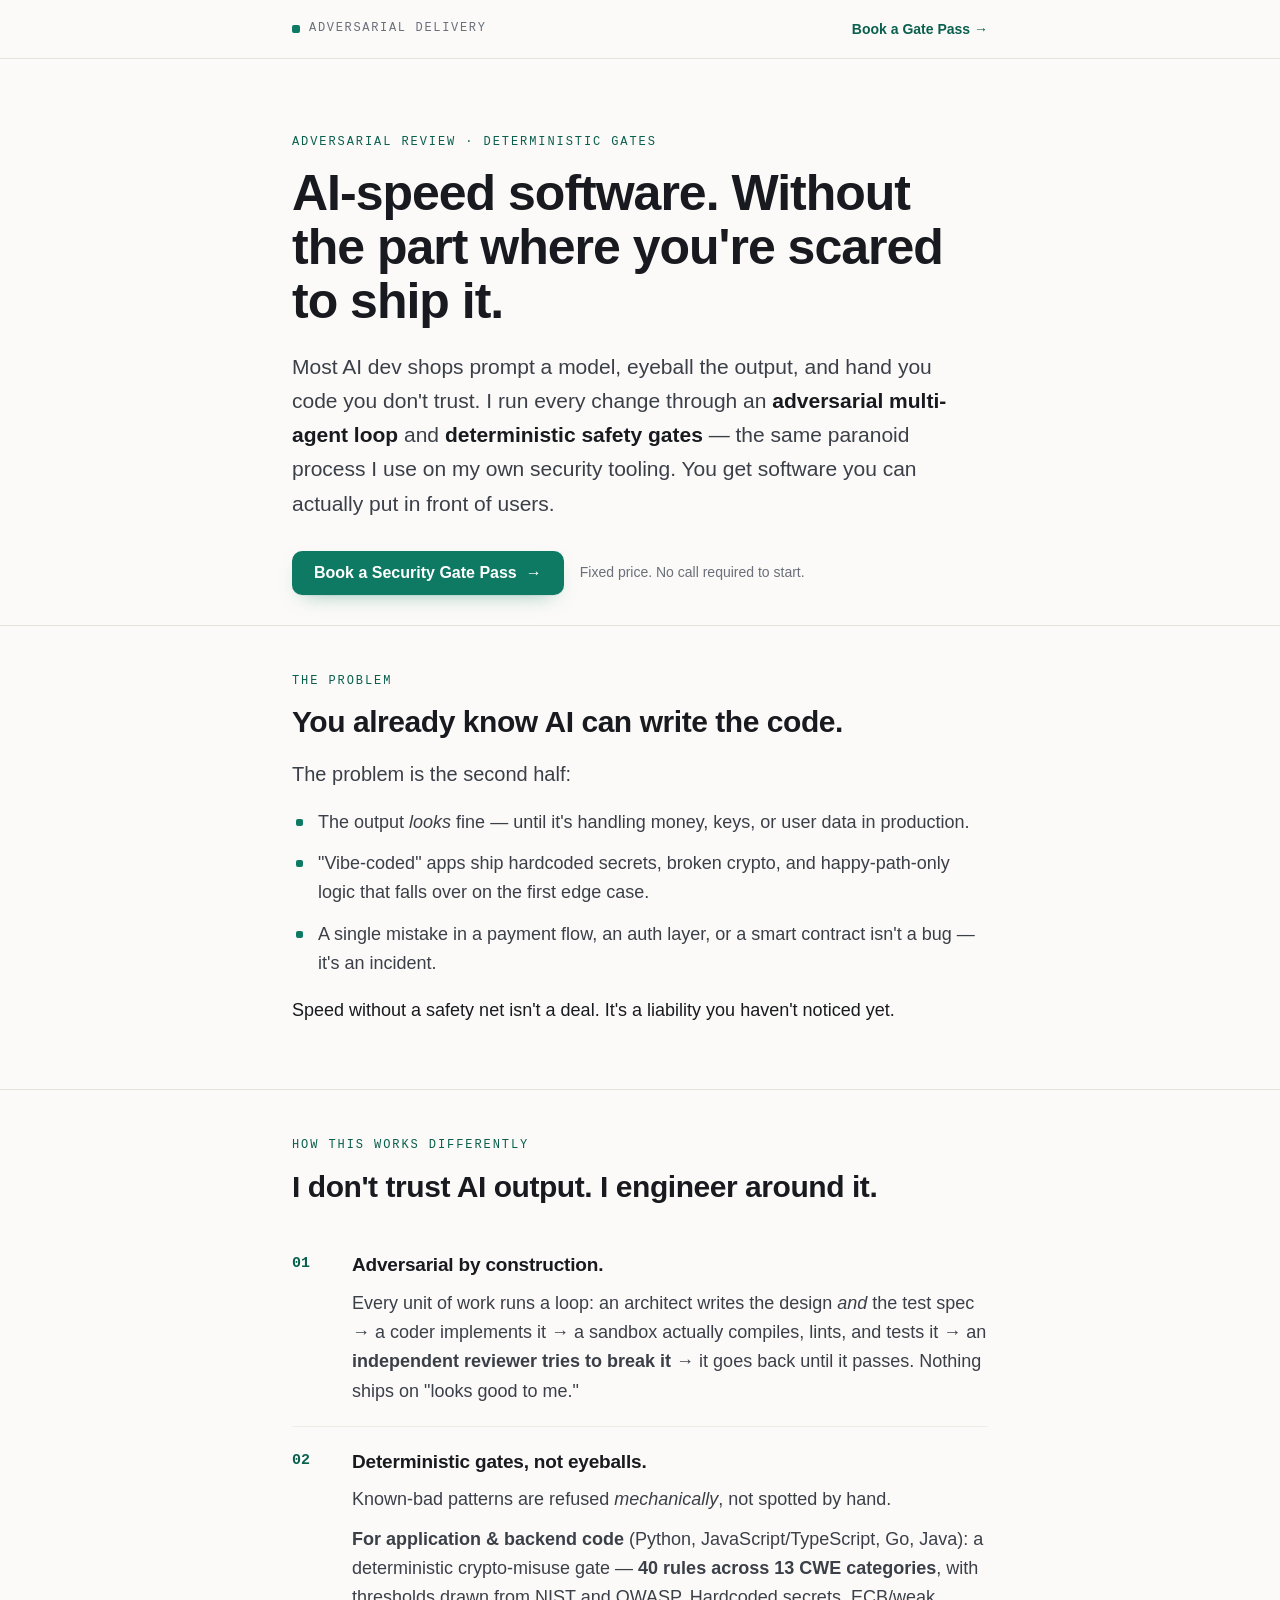
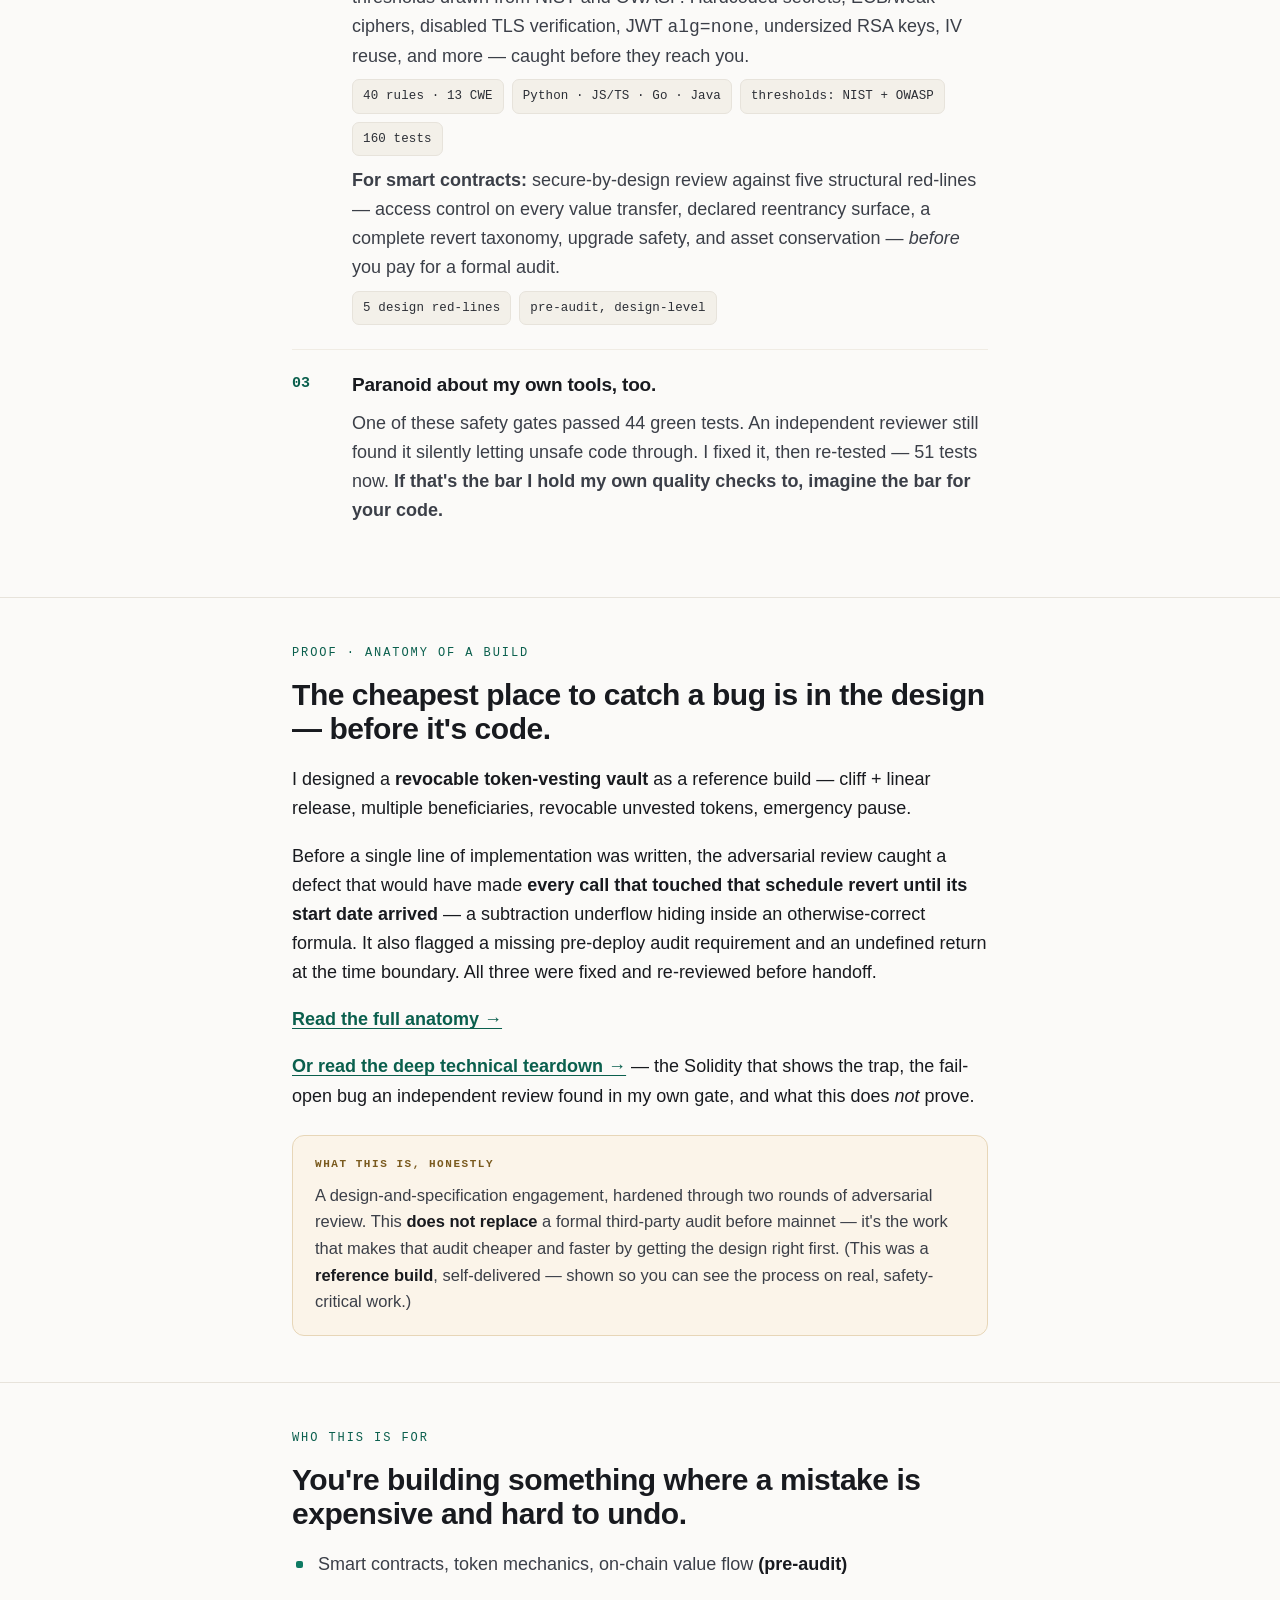
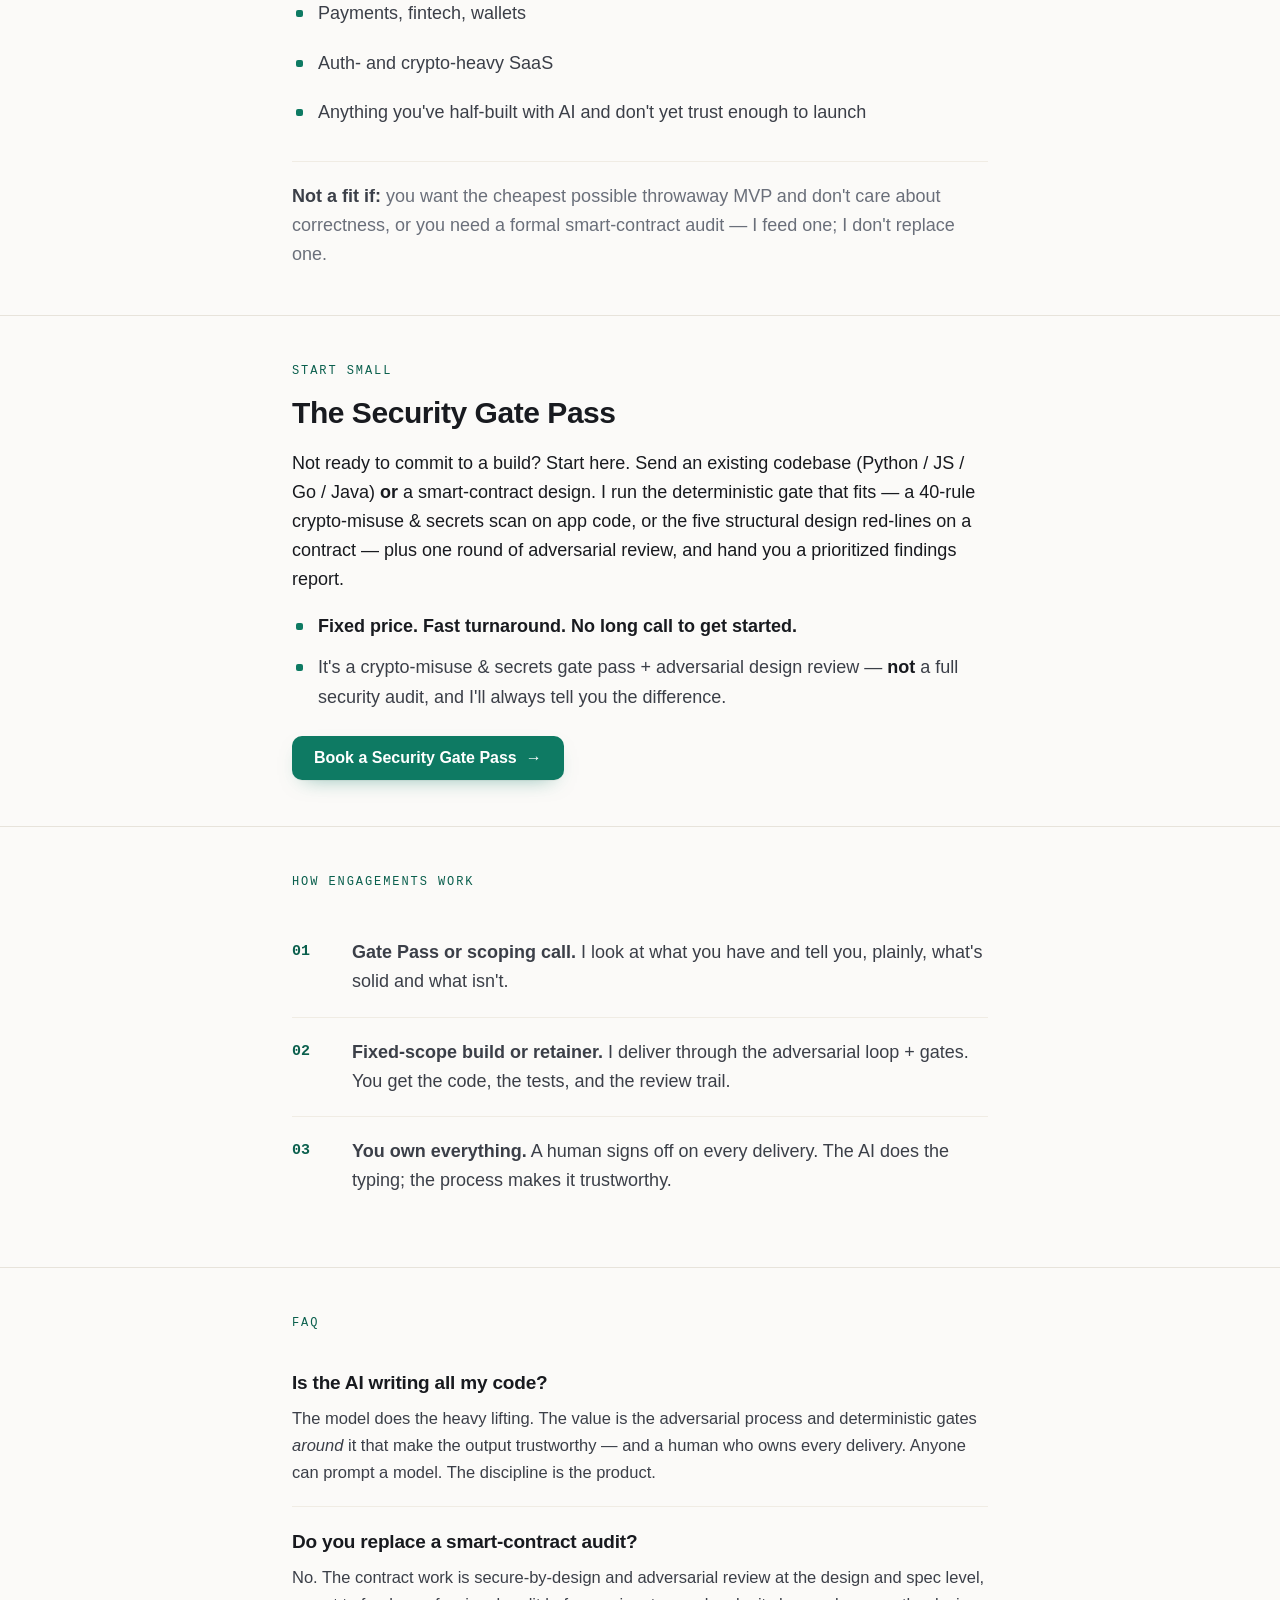
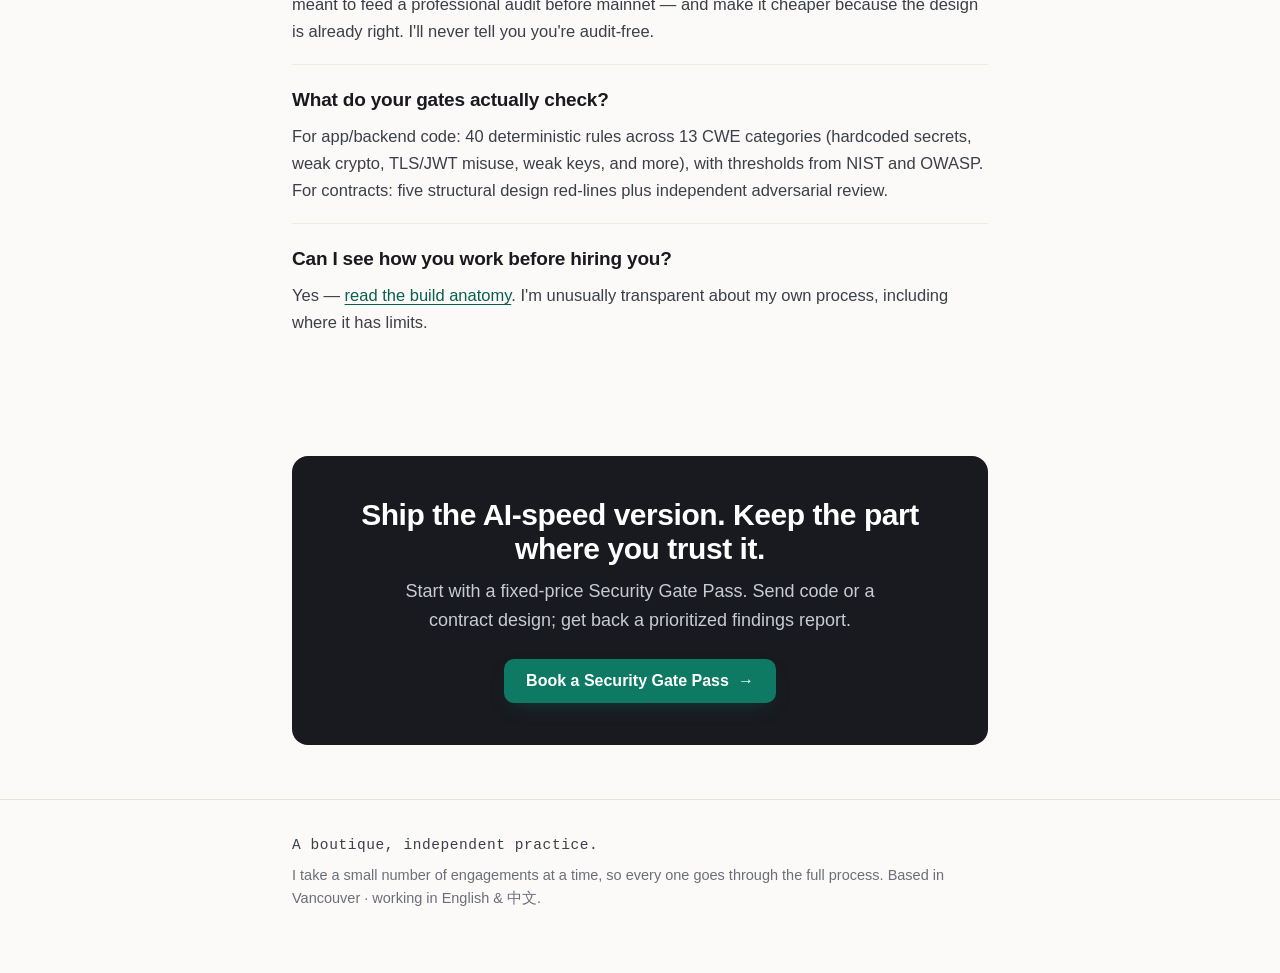
==== index.html @ d9176c97 "Add design-stage teardown; fix the pre-cliff and fail-open overclaims on both live pages" ====
<!DOCTYPE html>
<!-- Security Gate Pass — landing page. Self-contained: no external dependencies, no JS, no trackers. Inbound CTAs use the mailto: address below. -->
<html lang="en">
<head>
<meta charset="utf-8">
<meta name="viewport" content="width=device-width, initial-scale=1">
<title>Security Gate Pass — adversarial review + deterministic safety gates for code you can ship</title>
<meta name="description" content="An independent practice that runs every change through an adversarial multi-agent loop and deterministic safety gates — so you get AI-speed software you can actually put in production. Start with a fixed-price Security Gate Pass.">
<meta name="robots" content="index,follow">
<meta name="theme-color" content="#0e7a63">
<meta property="og:type" content="website">
<meta property="og:title" content="AI-speed software. Without the part where you're scared to ship it.">
<meta property="og:description" content="Every change runs an adversarial multi-agent loop + deterministic safety gates — the same paranoid process used on the security tooling itself. Start with a fixed-price Security Gate Pass.">
<style>
  :root{
    --bg:#fbfaf8; --surface:#ffffff; --ink:#181a1f; --ink-soft:#3b3f48;
    --muted:#6a6f7a; --line:#e7e3db; --line-soft:#f0ece4;
    --accent:#0e7a63; --accent-strong:#0a5f4d; --accent-tint:#e7f3ef;
    --warn-tint:#fbf4e9; --warn-line:#e7d6b8; --warn-ink:#7a5a1e;
    --code-bg:#f3f0e9; --code-ink:#2b2e35;
    --maxw:740px;
    --mono:ui-monospace,SFMono-Regular,"SF Mono",Menlo,Consolas,"Liberation Mono",monospace;
    --sans:-apple-system,BlinkMacSystemFont,"Segoe UI",Roboto,Helvetica,Arial,"Apple Color Emoji",sans-serif;
  }
  *{box-sizing:border-box}
  html{-webkit-text-size-adjust:100%}
  body{
    margin:0; background:var(--bg); color:var(--ink);
    font-family:var(--sans); font-size:18px; line-height:1.62;
    -webkit-font-smoothing:antialiased; text-rendering:optimizeLegibility;
  }
  ::selection{background:var(--accent-tint)}
  a{color:var(--accent-strong); text-underline-offset:3px; text-decoration-thickness:1px}
  a:hover{color:var(--ink)}
  .wrap{max-width:var(--maxw); margin:0 auto; padding:0 22px}

  /* ---- top bar ---- */
  .topbar{border-bottom:1px solid var(--line); background:rgba(251,250,248,.86); backdrop-filter:saturate(140%) blur(6px); position:sticky; top:0; z-index:10}
  .topbar .wrap{display:flex; align-items:center; justify-content:space-between; height:58px}
  .mark{display:inline-flex; align-items:center; gap:9px; font-family:var(--mono); font-size:12px; letter-spacing:.14em; text-transform:uppercase; color:var(--muted); text-decoration:none}
  .mark:hover{color:var(--muted)}
  .mark .dot{width:8px; height:8px; border-radius:2px; background:var(--accent); display:inline-block}
  .topbar .tcta{font-size:14px; font-weight:600; color:var(--accent-strong); text-decoration:none; white-space:nowrap}
  .topbar .tcta:hover{color:var(--ink)}

  /* ---- kicker ---- */
  .kicker{font-family:var(--mono); font-size:12px; letter-spacing:.16em; text-transform:uppercase; color:var(--accent-strong); margin:0 0 14px}

  /* ---- hero ---- */
  .hero{padding:74px 0 30px}
  .hero h1{font-size:clamp(31px,5.4vw,50px); line-height:1.08; letter-spacing:-.02em; font-weight:800; margin:0 0 22px}
  .hero .lead{font-size:clamp(18px,2.4vw,21px); color:var(--ink-soft); margin:0 0 30px; max-width:660px}
  .hero .lead strong{color:var(--ink); font-weight:650}

  /* ---- buttons ---- */
  .cta-row{display:flex; flex-wrap:wrap; align-items:center; gap:16px}
  .btn{display:inline-flex; align-items:center; gap:9px; font-weight:650; font-size:16px; text-decoration:none; border-radius:10px; padding:14px 22px; transition:transform .12s ease, background .15s ease, box-shadow .15s ease; line-height:1}
  .btn-primary{background:var(--accent); color:#fff; box-shadow:0 1px 0 rgba(0,0,0,.04), 0 8px 22px -12px rgba(14,122,99,.6)}
  .btn-primary:hover{background:var(--accent-strong); color:#fff; transform:translateY(-1px)}
  .btn .arrow{transition:transform .15s ease}
  .btn:hover .arrow{transform:translateX(3px)}
  .cta-note{font-size:14px; color:var(--muted)}
  .cta-note em{font-style:normal}

  /* ---- sections ---- */
  section{padding:46px 0}
  .sec-line{border-top:1px solid var(--line)}
  h2{font-size:clamp(23px,3.4vw,30px); line-height:1.16; letter-spacing:-.015em; font-weight:750; margin:0 0 18px}
  h3{font-size:19px; font-weight:700; margin:0 0 8px; letter-spacing:-.01em}
  p{margin:0 0 18px}
  .lede{font-size:20px; color:var(--ink-soft)}
  strong{font-weight:680}
  ul.clean{list-style:none; padding:0; margin:0 0 18px}
  ul.clean li{position:relative; padding-left:26px; margin:0 0 12px; color:var(--ink-soft)}
  ul.clean li::before{content:""; position:absolute; left:4px; top:11px; width:7px; height:7px; border-radius:2px; background:var(--accent)}
  ul.clean li strong{color:var(--ink)}

  /* ---- numbered method blocks ---- */
  .method{margin:26px 0 6px}
  .step{display:grid; grid-template-columns:42px 1fr; gap:18px; padding:20px 0; border-top:1px solid var(--line-soft)}
  .step:first-child{border-top:0}
  .step .idx{font-family:var(--mono); font-size:15px; font-weight:600; color:var(--accent-strong); padding-top:2px}
  .step p{margin:0; color:var(--ink-soft)}
  .step .sub{margin-top:10px}

  /* ---- spec chips ---- */
  .spec{display:flex; flex-wrap:wrap; gap:8px; margin:8px 0 4px}
  .chip{font-family:var(--mono); font-size:12.5px; color:var(--code-ink); background:var(--code-bg); border:1px solid var(--line); border-radius:7px; padding:6px 10px; letter-spacing:.01em}

  /* ---- callout (honesty) ---- */
  .callout{background:var(--warn-tint); border:1px solid var(--warn-line); border-radius:12px; padding:20px 22px; margin:24px 0 0}
  .callout .tag{font-family:var(--mono); font-size:11px; letter-spacing:.14em; text-transform:uppercase; color:var(--warn-ink); margin:0 0 8px; font-weight:600}
  .callout p{margin:0; color:var(--ink-soft); font-size:16.5px}
  .callout p strong{color:var(--ink)}

  /* ---- fit grid ---- */
  .fit{display:grid; grid-template-columns:1fr; gap:8px; margin-top:6px}
  .notfit{margin-top:22px; padding-top:20px; border-top:1px solid var(--line-soft)}
  .notfit p{color:var(--muted); margin:0}
  .notfit strong{color:var(--ink-soft)}

  /* ---- FAQ ---- */
  .faq{margin-top:8px}
  .qa{padding:20px 0; border-top:1px solid var(--line-soft)}
  .qa:first-child{border-top:0}
  .qa h3{margin-bottom:7px}
  .qa p{margin:0; color:var(--ink-soft); font-size:16.5px}

  /* ---- closing band ---- */
  .closing{background:var(--ink); color:#fff; border-radius:16px; padding:42px 34px; margin:8px 0; text-align:center}
  .closing h2{color:#fff; margin-bottom:10px}
  .closing p{color:#c8ccd2; margin:0 auto 24px; max-width:480px}
  .closing .btn-primary{background:var(--accent)}
  .closing .btn-primary:hover{background:#11876e}

  /* ---- footer ---- */
  footer{border-top:1px solid var(--line); padding:34px 0 56px; color:var(--muted); font-size:14.5px}
  footer p{margin:0 0 6px}
  footer .fmark{font-family:var(--mono); letter-spacing:.04em; color:var(--ink-soft)}

  /* ---- responsive ---- */
  @media (max-width:540px){
    body{font-size:17px}
    .hero{padding:48px 0 24px}
    section{padding:38px 0}
    .closing{padding:34px 22px}
    .step{grid-template-columns:32px 1fr; gap:13px}
    .btn{width:100%; justify-content:center}
    .cta-row{gap:12px}
  }

  /* ---- motion ---- */
  @media (prefers-reduced-motion:no-preference){
    .reveal{opacity:0; transform:translateY(10px); animation:rise .6s ease forwards}
    .hero h1{animation-delay:.02s}
    @keyframes rise{to{opacity:1; transform:none}}
  }
</style>
</head>
<body>

<div class="topbar">
  <div class="wrap">
    <a class="mark" href="#top"><span class="dot"></span>Adversarial&nbsp;Delivery</a>
    <a class="tcta" href="mailto:franciseliang99@gmail.com?subject=Security%20Gate%20Pass%20inquiry">Book a Gate&nbsp;Pass&nbsp;→</a>
  </div>
</div>

<a id="top"></a>
<header class="hero">
  <div class="wrap">
    <p class="kicker reveal">Adversarial review · deterministic gates</p>
    <h1 class="reveal">AI-speed software. Without the part where you're scared to ship it.</h1>
    <p class="lead reveal">Most AI dev shops prompt a model, eyeball the output, and hand you code you don't trust. I run every change through an <strong>adversarial multi-agent loop</strong> and <strong>deterministic safety gates</strong> — the same paranoid process I use on my own security tooling. You get software you can actually put in front of users.</p>
    <div class="cta-row reveal">
      <a class="btn btn-primary" href="mailto:franciseliang99@gmail.com?subject=Security%20Gate%20Pass%20inquiry">Book a Security Gate Pass <span class="arrow">→</span></a>
      <span class="cta-note"><em>Fixed price. No call required to start.</em></span>
    </div>
  </div>
</header>

<section class="sec-line">
  <div class="wrap">
    <p class="kicker">The problem</p>
    <h2>You already know AI can write the code.</h2>
    <p class="lede">The problem is the second half:</p>
    <ul class="clean">
      <li>The output <em>looks</em> fine — until it's handling money, keys, or user data in production.</li>
      <li>"Vibe-coded" apps ship hardcoded secrets, broken crypto, and happy-path-only logic that falls over on the first edge case.</li>
      <li>A single mistake in a payment flow, an auth layer, or a smart contract isn't a bug — it's an incident.</li>
    </ul>
    <p>Speed without a safety net isn't a deal. It's a liability you haven't noticed yet.</p>
  </div>
</section>

<section class="sec-line">
  <div class="wrap">
    <p class="kicker">How this works differently</p>
    <h2>I don't trust AI output. I engineer around it.</h2>

    <div class="method">
      <div class="step">
        <div class="idx">01</div>
        <div>
          <h3>Adversarial by construction.</h3>
          <p>Every unit of work runs a loop: an architect writes the design <em>and</em> the test spec → a coder implements it → a sandbox actually compiles, lints, and tests it → an <strong>independent reviewer tries to break it</strong> → it goes back until it passes. Nothing ships on "looks good to me."</p>
        </div>
      </div>
      <div class="step">
        <div class="idx">02</div>
        <div>
          <h3>Deterministic gates, not eyeballs.</h3>
          <p>Known-bad patterns are refused <em>mechanically</em>, not spotted by hand.</p>
          <p class="sub"><strong>For application &amp; backend code</strong> (Python, JavaScript/TypeScript, Go, Java): a deterministic crypto-misuse gate — <strong>40 rules across 13 CWE categories</strong>, with thresholds drawn from NIST and OWASP. Hardcoded secrets, ECB/weak ciphers, disabled TLS verification, JWT <code>alg=none</code>, undersized RSA keys, IV reuse, and more — caught before they reach you.</p>
          <div class="spec">
            <span class="chip">40 rules · 13 CWE</span>
            <span class="chip">Python · JS/TS · Go · Java</span>
            <span class="chip">thresholds: NIST + OWASP</span>
            <span class="chip">160 tests</span>
          </div>
          <p class="sub"><strong>For smart contracts:</strong> secure-by-design review against five structural red-lines — access control on every value transfer, declared reentrancy surface, a complete revert taxonomy, upgrade safety, and asset conservation — <em>before</em> you pay for a formal audit.</p>
          <div class="spec">
            <span class="chip">5 design red-lines</span>
            <span class="chip">pre-audit, design-level</span>
          </div>
        </div>
      </div>
      <div class="step">
        <div class="idx">03</div>
        <div>
          <h3>Paranoid about my own tools, too.</h3>
          <p>One of these safety gates passed 44 green tests. An independent reviewer still found it silently letting unsafe code through. I fixed it, then re-tested — 51 tests now. <strong>If that's the bar I hold my own quality checks to, imagine the bar for your code.</strong></p>
        </div>
      </div>
    </div>
  </div>
</section>

<section class="sec-line">
  <div class="wrap">
    <p class="kicker">Proof · anatomy of a build</p>
    <h2>The cheapest place to catch a bug is in the design — before it's code.</h2>
    <p>I designed a <strong>revocable token-vesting vault</strong> as a reference build — cliff + linear release, multiple beneficiaries, revocable unvested tokens, emergency pause.</p>
    <p>Before a single line of implementation was written, the adversarial review caught a defect that would have made <strong>every call that touched that schedule revert until its start date arrived</strong> — a subtraction underflow hiding inside an otherwise-correct formula. It also flagged a missing pre-deploy audit requirement and an undefined return at the time boundary. All three were fixed and re-reviewed before handoff.</p>
    <p><a href="case-study.html"><strong>Read the full anatomy →</strong></a></p>
    <p><a href="teardown.html"><strong>Or read the deep technical teardown →</strong></a> — the Solidity that shows the trap, the fail-open bug an independent review found in my own gate, and what this does <em>not</em> prove.</p>
    <div class="callout">
      <p class="tag">What this is, honestly</p>
      <p>A design-and-specification engagement, hardened through two rounds of adversarial review. This <strong>does not replace</strong> a formal third-party audit before mainnet — it's the work that makes that audit cheaper and faster by getting the design right first. (This was a <strong>reference build</strong>, self-delivered — shown so you can see the process on real, safety-critical work.)</p>
    </div>
  </div>
</section>

<section class="sec-line">
  <div class="wrap">
    <p class="kicker">Who this is for</p>
    <h2>You're building something where a mistake is expensive and hard to undo.</h2>
    <ul class="clean fit">
      <li>Smart contracts, token mechanics, on-chain value flow <strong>(pre-audit)</strong></li>
      <li>Payments, fintech, wallets</li>
      <li>Auth- and crypto-heavy SaaS</li>
      <li>Anything you've half-built with AI and don't yet trust enough to launch</li>
    </ul>
    <div class="notfit">
      <p><strong>Not a fit if:</strong> you want the cheapest possible throwaway MVP and don't care about correctness, or you need a formal smart-contract audit — I feed one; I don't replace one.</p>
    </div>
  </div>
</section>

<section class="sec-line" id="start">
  <div class="wrap">
    <p class="kicker">Start small</p>
    <h2>The Security Gate Pass</h2>
    <p>Not ready to commit to a build? Start here. Send an existing codebase (Python / JS / Go / Java) <strong>or</strong> a smart-contract design. I run the deterministic gate that fits — a 40-rule crypto-misuse &amp; secrets scan on app code, or the five structural design red-lines on a contract — plus one round of adversarial review, and hand you a prioritized findings report.</p>
    <ul class="clean">
      <li><strong>Fixed price. Fast turnaround. No long call to get started.</strong></li>
      <li>It's a crypto-misuse &amp; secrets gate pass + adversarial design review — <strong>not</strong> a full security audit, and I'll always tell you the difference.</li>
    </ul>
    <div class="cta-row" style="margin-top:24px">
      <a class="btn btn-primary" href="mailto:franciseliang99@gmail.com?subject=Security%20Gate%20Pass%20inquiry">Book a Security Gate Pass <span class="arrow">→</span></a>
    </div>
  </div>
</section>

<section class="sec-line">
  <div class="wrap">
    <p class="kicker">How engagements work</p>
    <div class="method">
      <div class="step">
        <div class="idx">01</div>
        <div><p><strong>Gate Pass or scoping call.</strong> I look at what you have and tell you, plainly, what's solid and what isn't.</p></div>
      </div>
      <div class="step">
        <div class="idx">02</div>
        <div><p><strong>Fixed-scope build or retainer.</strong> I deliver through the adversarial loop + gates. You get the code, the tests, and the review trail.</p></div>
      </div>
      <div class="step">
        <div class="idx">03</div>
        <div><p><strong>You own everything.</strong> A human signs off on every delivery. The AI does the typing; the process makes it trustworthy.</p></div>
      </div>
    </div>
  </div>
</section>

<section class="sec-line">
  <div class="wrap">
    <p class="kicker">FAQ</p>
    <div class="faq">
      <div class="qa">
        <h3>Is the AI writing all my code?</h3>
        <p>The model does the heavy lifting. The value is the adversarial process and deterministic gates <em>around</em> it that make the output trustworthy — and a human who owns every delivery. Anyone can prompt a model. The discipline is the product.</p>
      </div>
      <div class="qa">
        <h3>Do you replace a smart-contract audit?</h3>
        <p>No. The contract work is secure-by-design and adversarial review at the design and spec level, meant to feed a professional audit before mainnet — and make it cheaper because the design is already right. I'll never tell you you're audit-free.</p>
      </div>
      <div class="qa">
        <h3>What do your gates actually check?</h3>
        <p>For app/backend code: 40 deterministic rules across 13 CWE categories (hardcoded secrets, weak crypto, TLS/JWT misuse, weak keys, and more), with thresholds from NIST and OWASP. For contracts: five structural design red-lines plus independent adversarial review.</p>
      </div>
      <div class="qa">
        <h3>Can I see how you work before hiring you?</h3>
        <p>Yes — <a href="case-study.html">read the build anatomy</a>. I'm unusually transparent about my own process, including where it has limits.</p>
      </div>
    </div>
  </div>
</section>

<section>
  <div class="wrap">
    <div class="closing">
      <h2>Ship the AI-speed version. Keep the part where you trust it.</h2>
      <p>Start with a fixed-price Security Gate Pass. Send code or a contract design; get back a prioritized findings report.</p>
      <a class="btn btn-primary" href="mailto:franciseliang99@gmail.com?subject=Security%20Gate%20Pass%20inquiry">Book a Security Gate Pass <span class="arrow">→</span></a>
    </div>
  </div>
</section>

<footer>
  <div class="wrap">
    <p class="fmark">A boutique, independent practice.</p>
    <p>I take a small number of engagements at a time, so every one goes through the full process. Based in Vancouver · working in English &amp; 中文.</p>
  </div>
</footer>

</body>
</html>
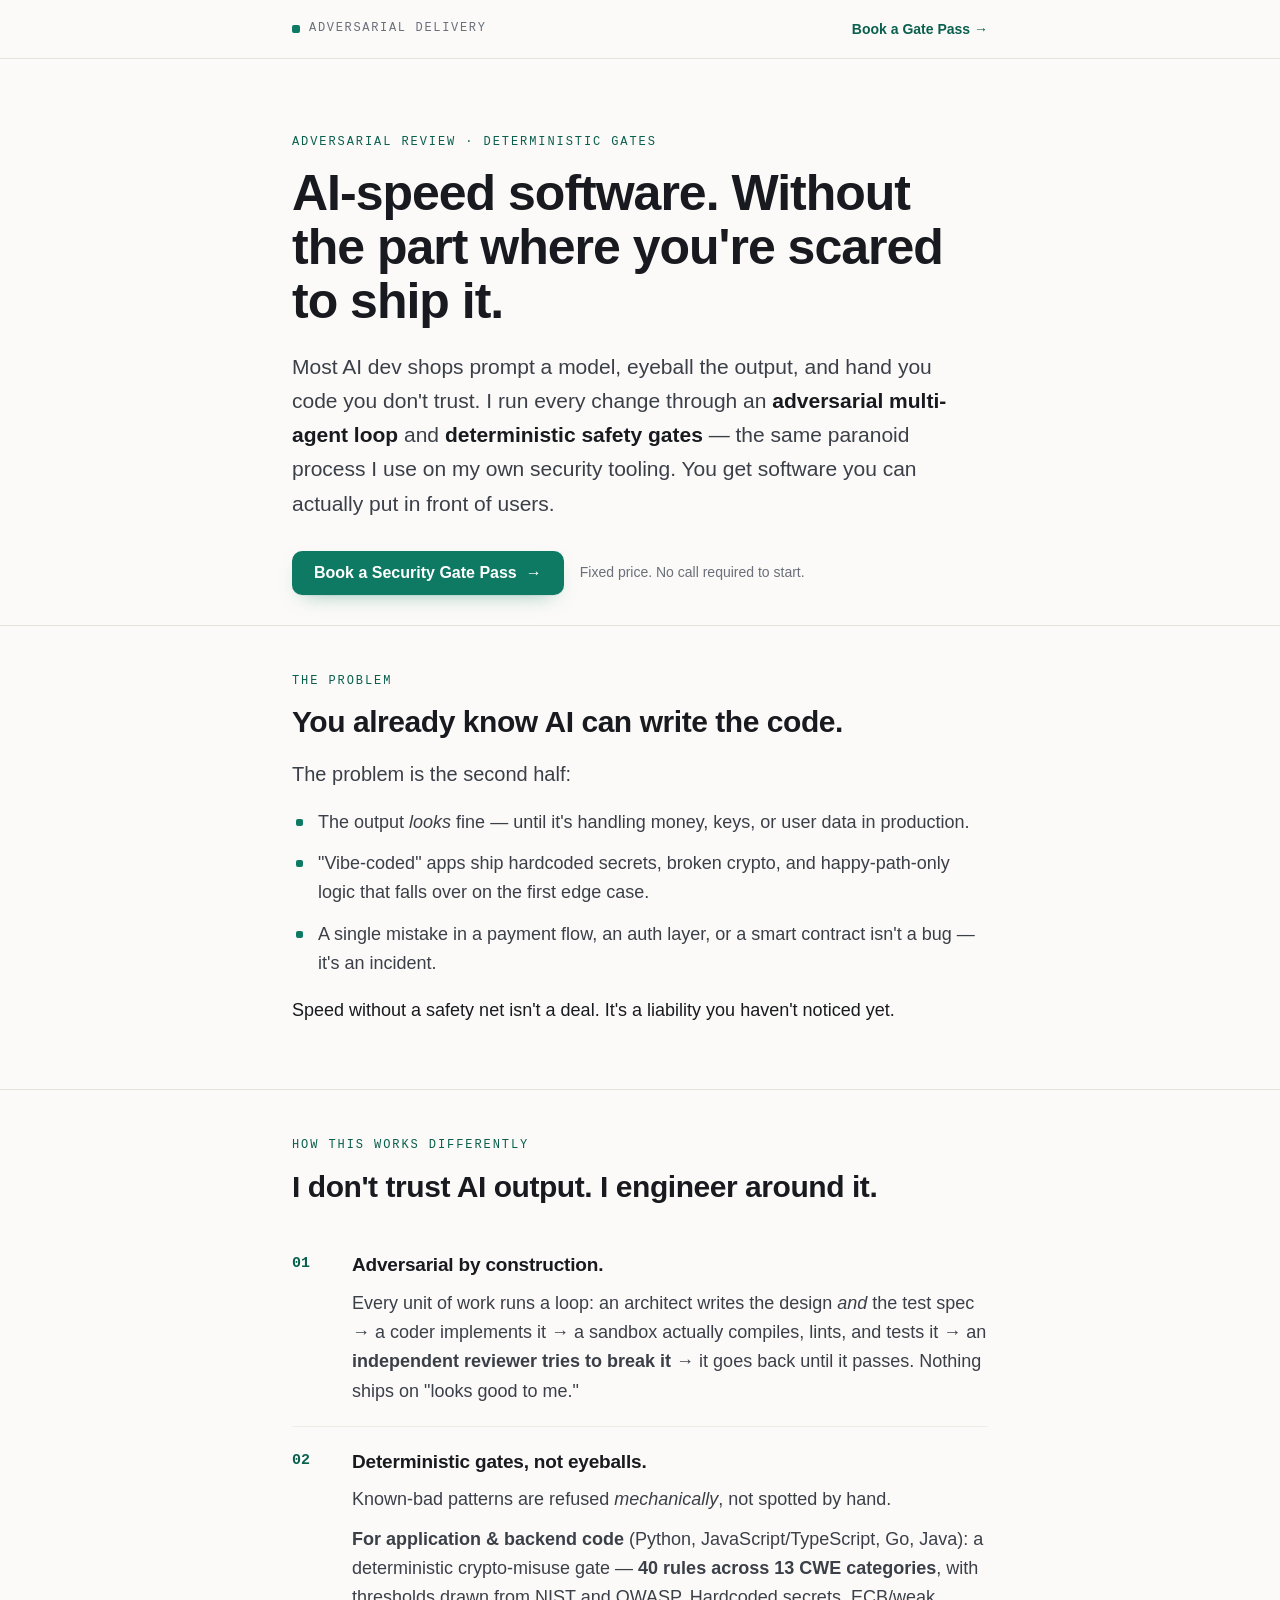
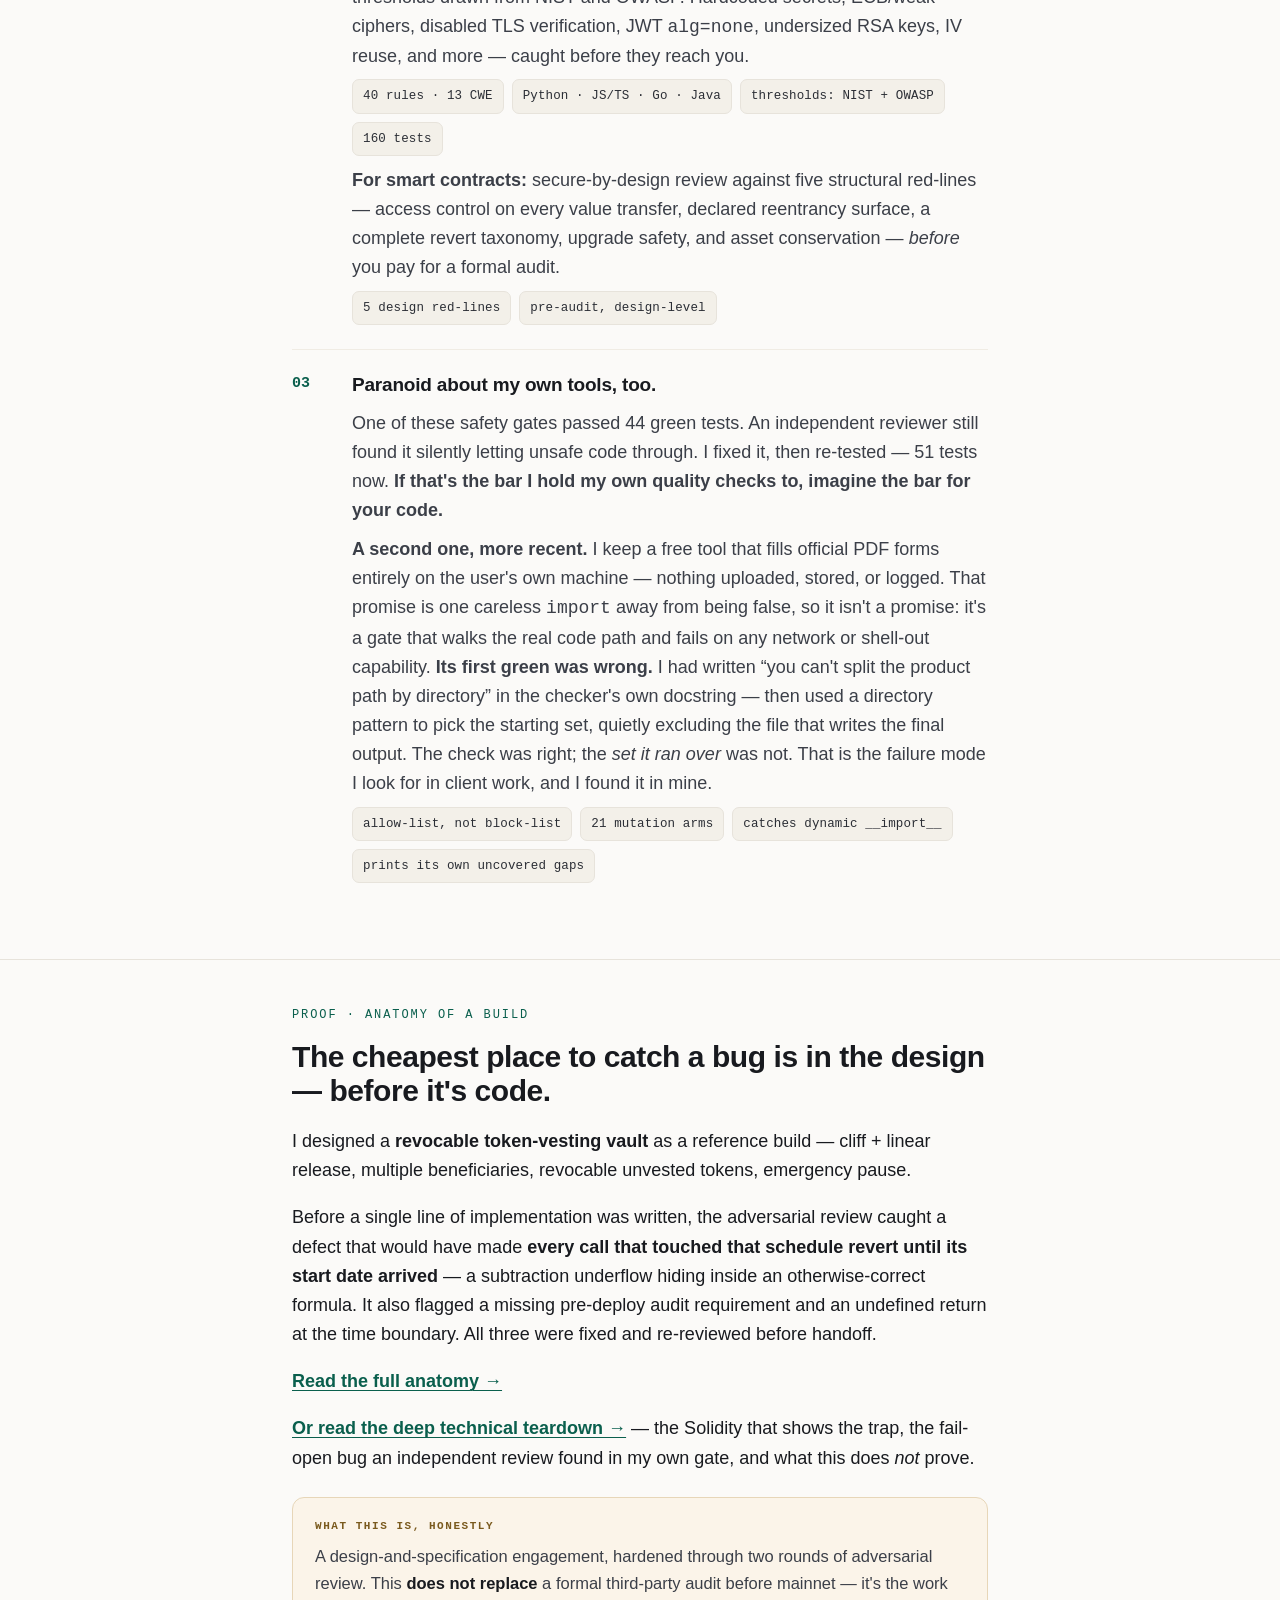
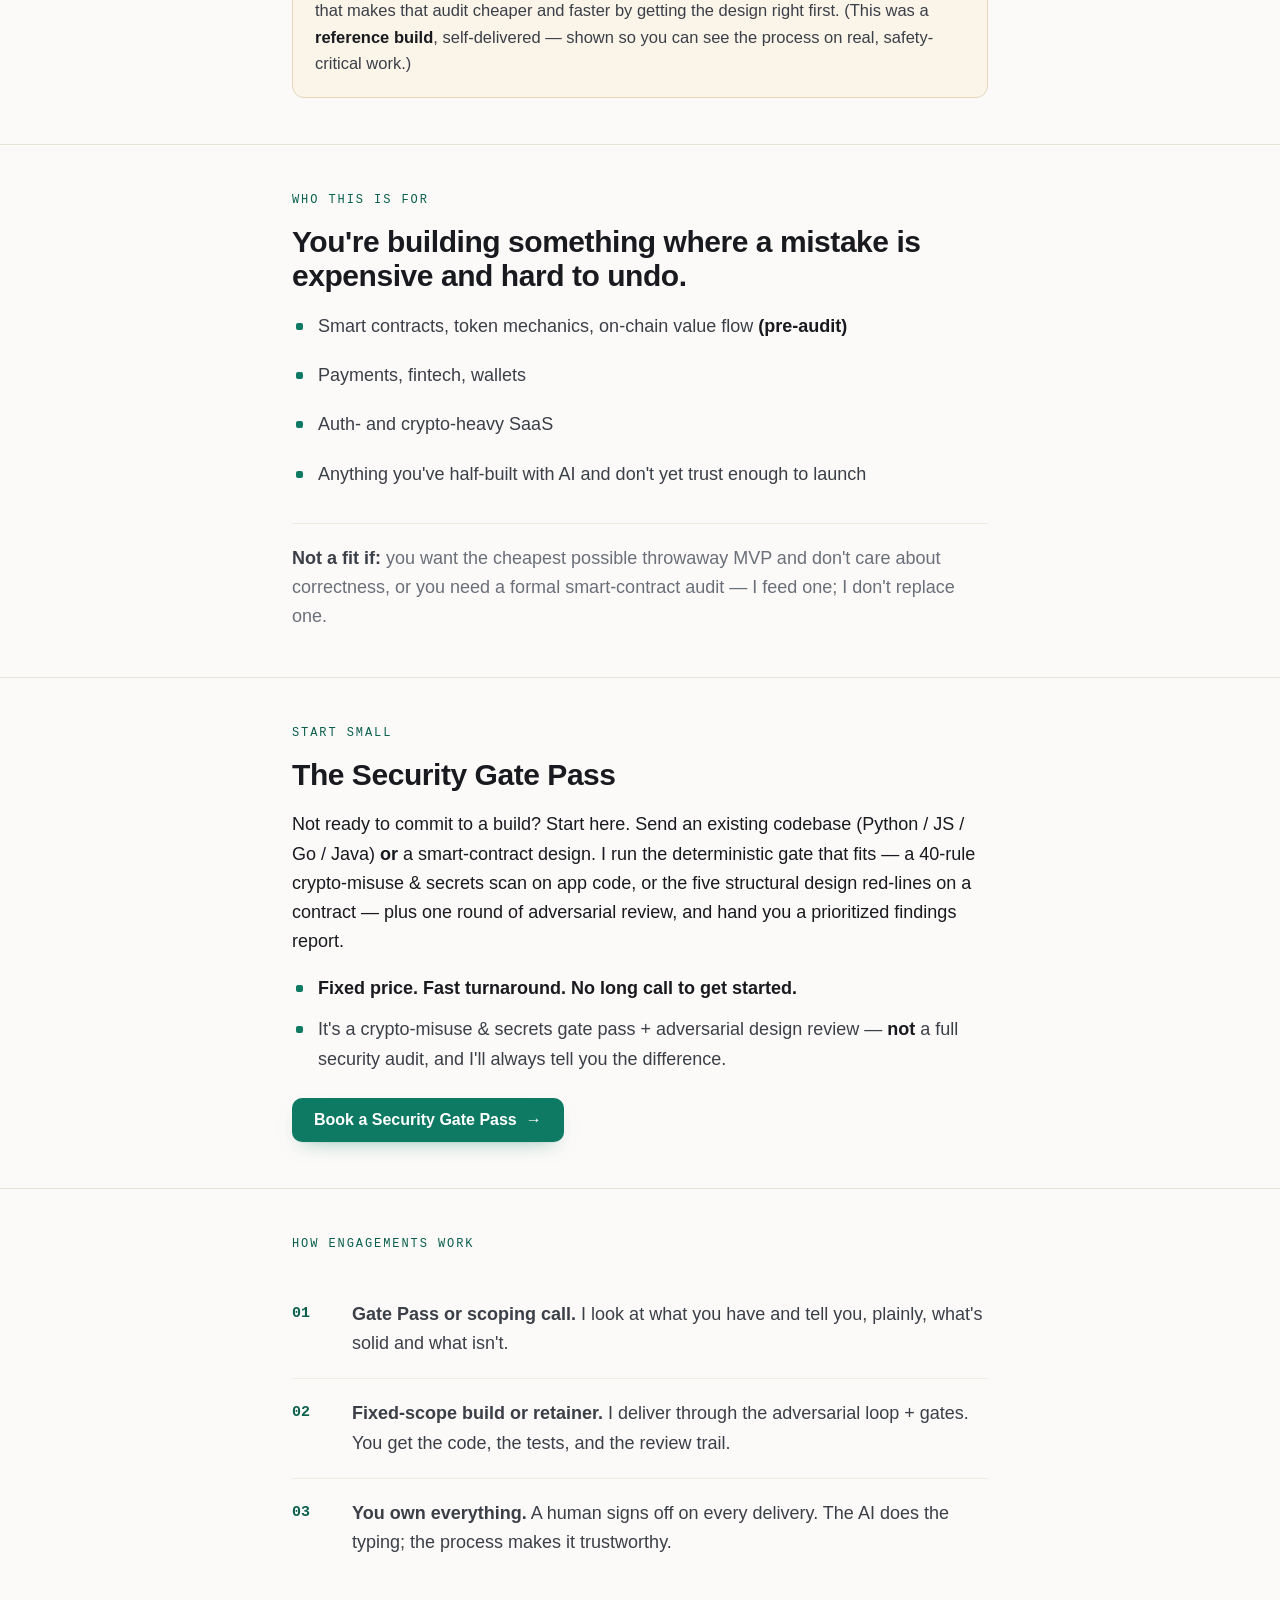
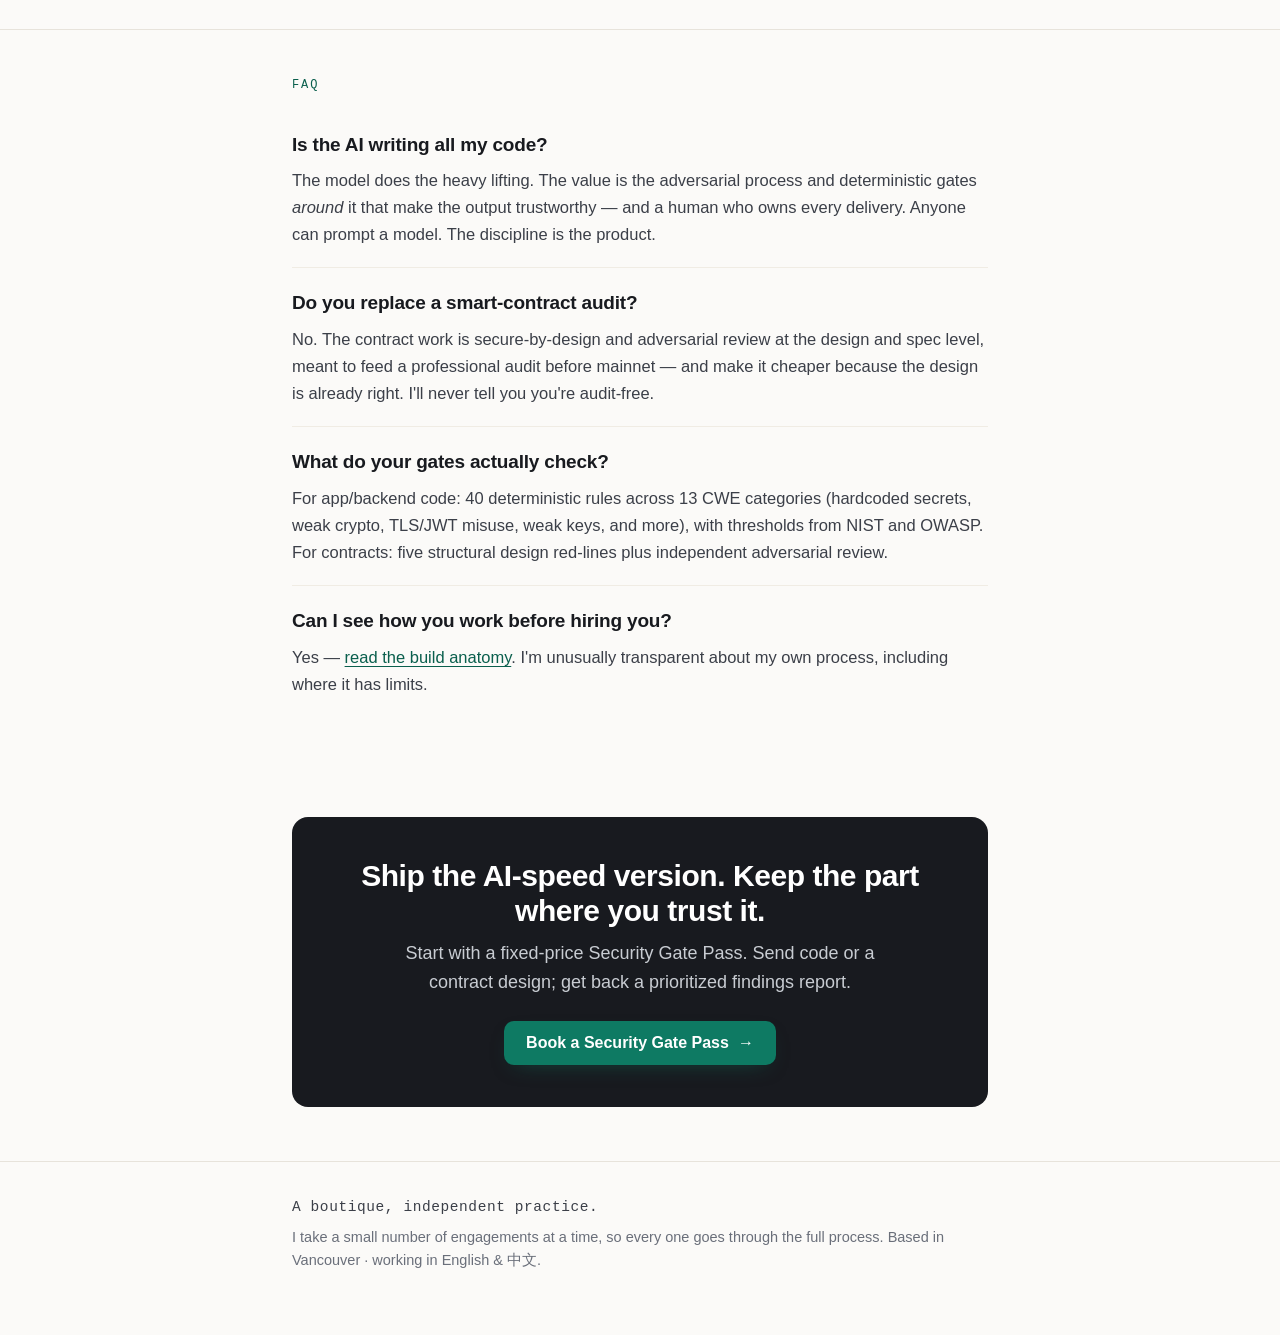
==== commit d781fa12: "落地页:第三支柱补第二个自查实例(零出网闸) 支柱 03「Paranoid about my own tools, too.」原有一段是「别人抓到我」 (44 green tests → 独立复核仍找" ====
--- a/index.html
+++ b/index.html
@@ -210,6 +210,13 @@
         <div>
           <h3>Paranoid about my own tools, too.</h3>
           <p>One of these safety gates passed 44 green tests. An independent reviewer still found it silently letting unsafe code through. I fixed it, then re-tested — 51 tests now. <strong>If that's the bar I hold my own quality checks to, imagine the bar for your code.</strong></p>
+          <p class="sub"><strong>A second one, more recent.</strong> I keep a free tool that fills official PDF forms entirely on the user's own machine — nothing uploaded, stored, or logged. That promise is one careless <code>import</code> away from being false, so it isn't a promise: it's a gate that walks the real code path and fails on any network or shell-out capability. <strong>Its first green was wrong.</strong> I had written “you can't split the product path by directory” in the checker's own docstring — then used a directory pattern to pick the starting set, quietly excluding the file that writes the final output. The check was right; the <em>set it ran over</em> was not. That is the failure mode I look for in client work, and I found it in mine.</p>
+          <div class="spec">
+            <span class="chip">allow-list, not block-list</span>
+            <span class="chip">21 mutation arms</span>
+            <span class="chip">catches dynamic __import__</span>
+            <span class="chip">prints its own uncovered gaps</span>
+          </div>
         </div>
       </div>
     </div>
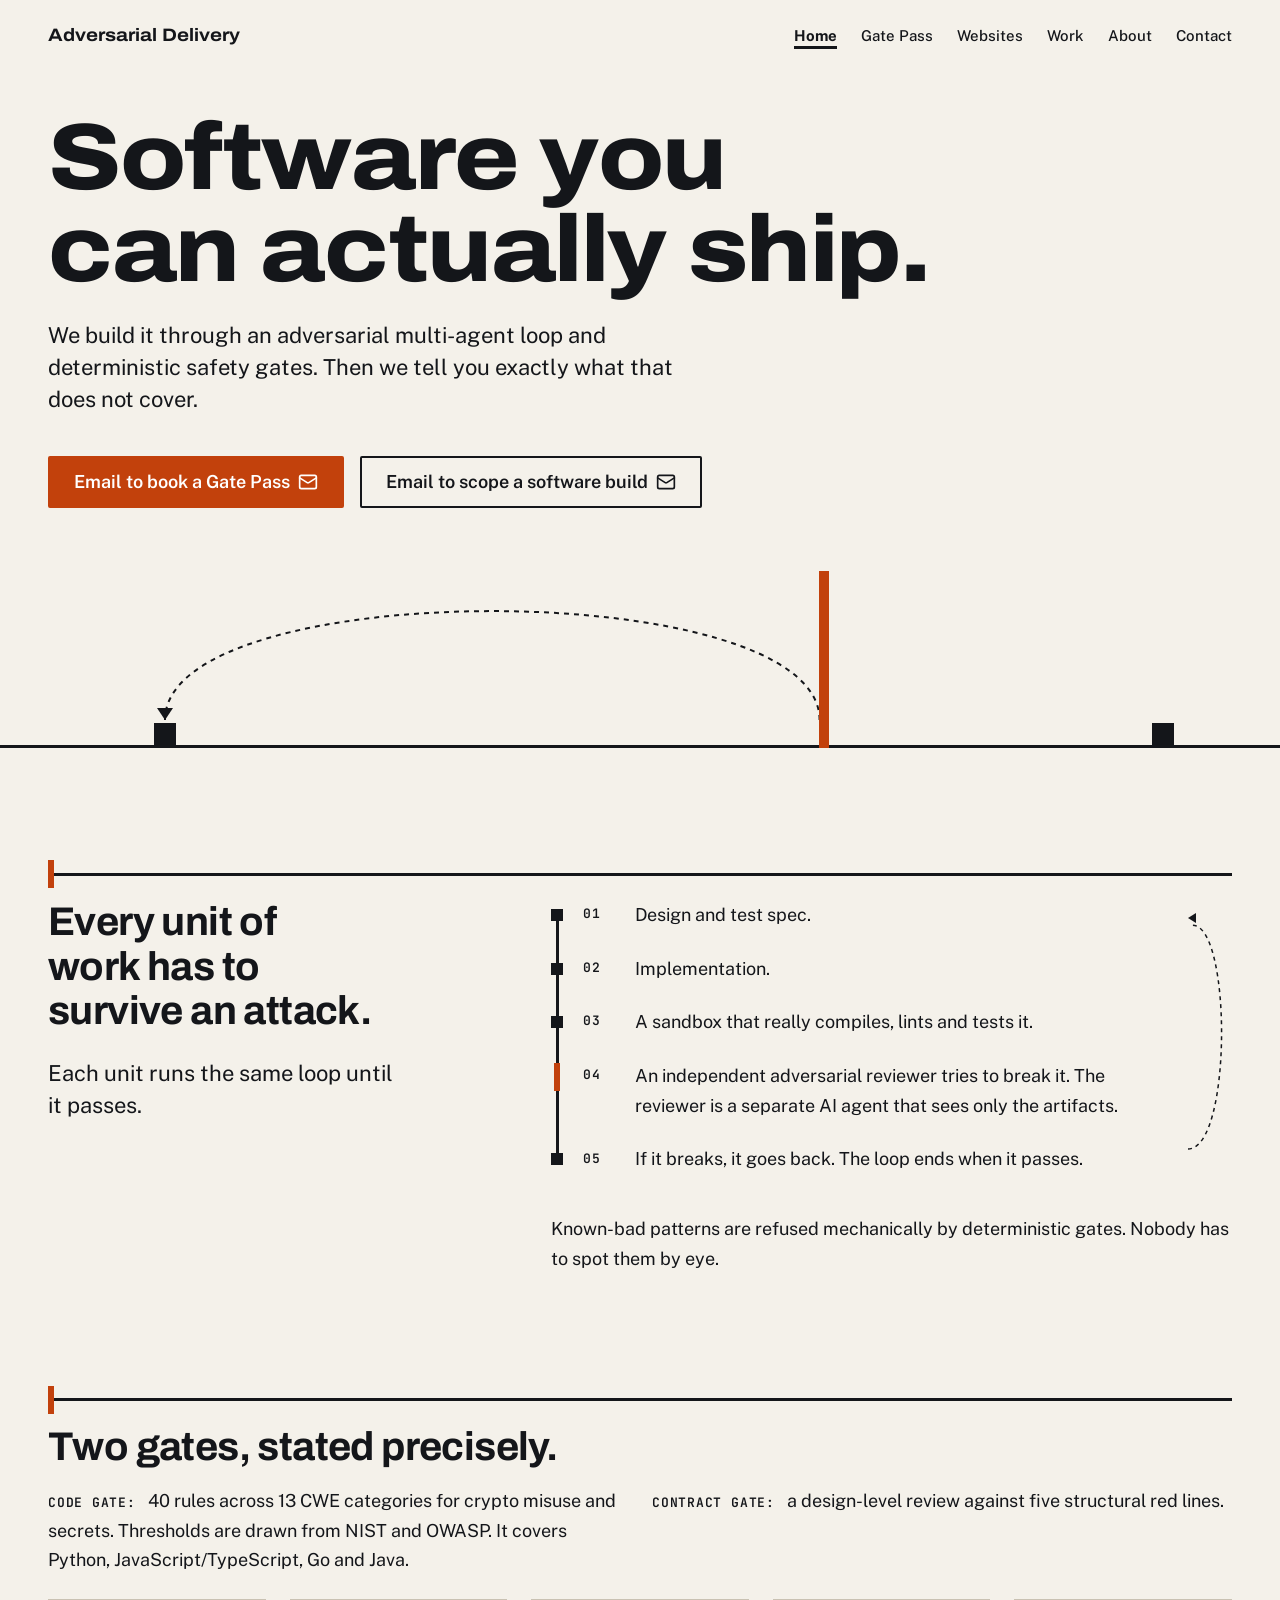
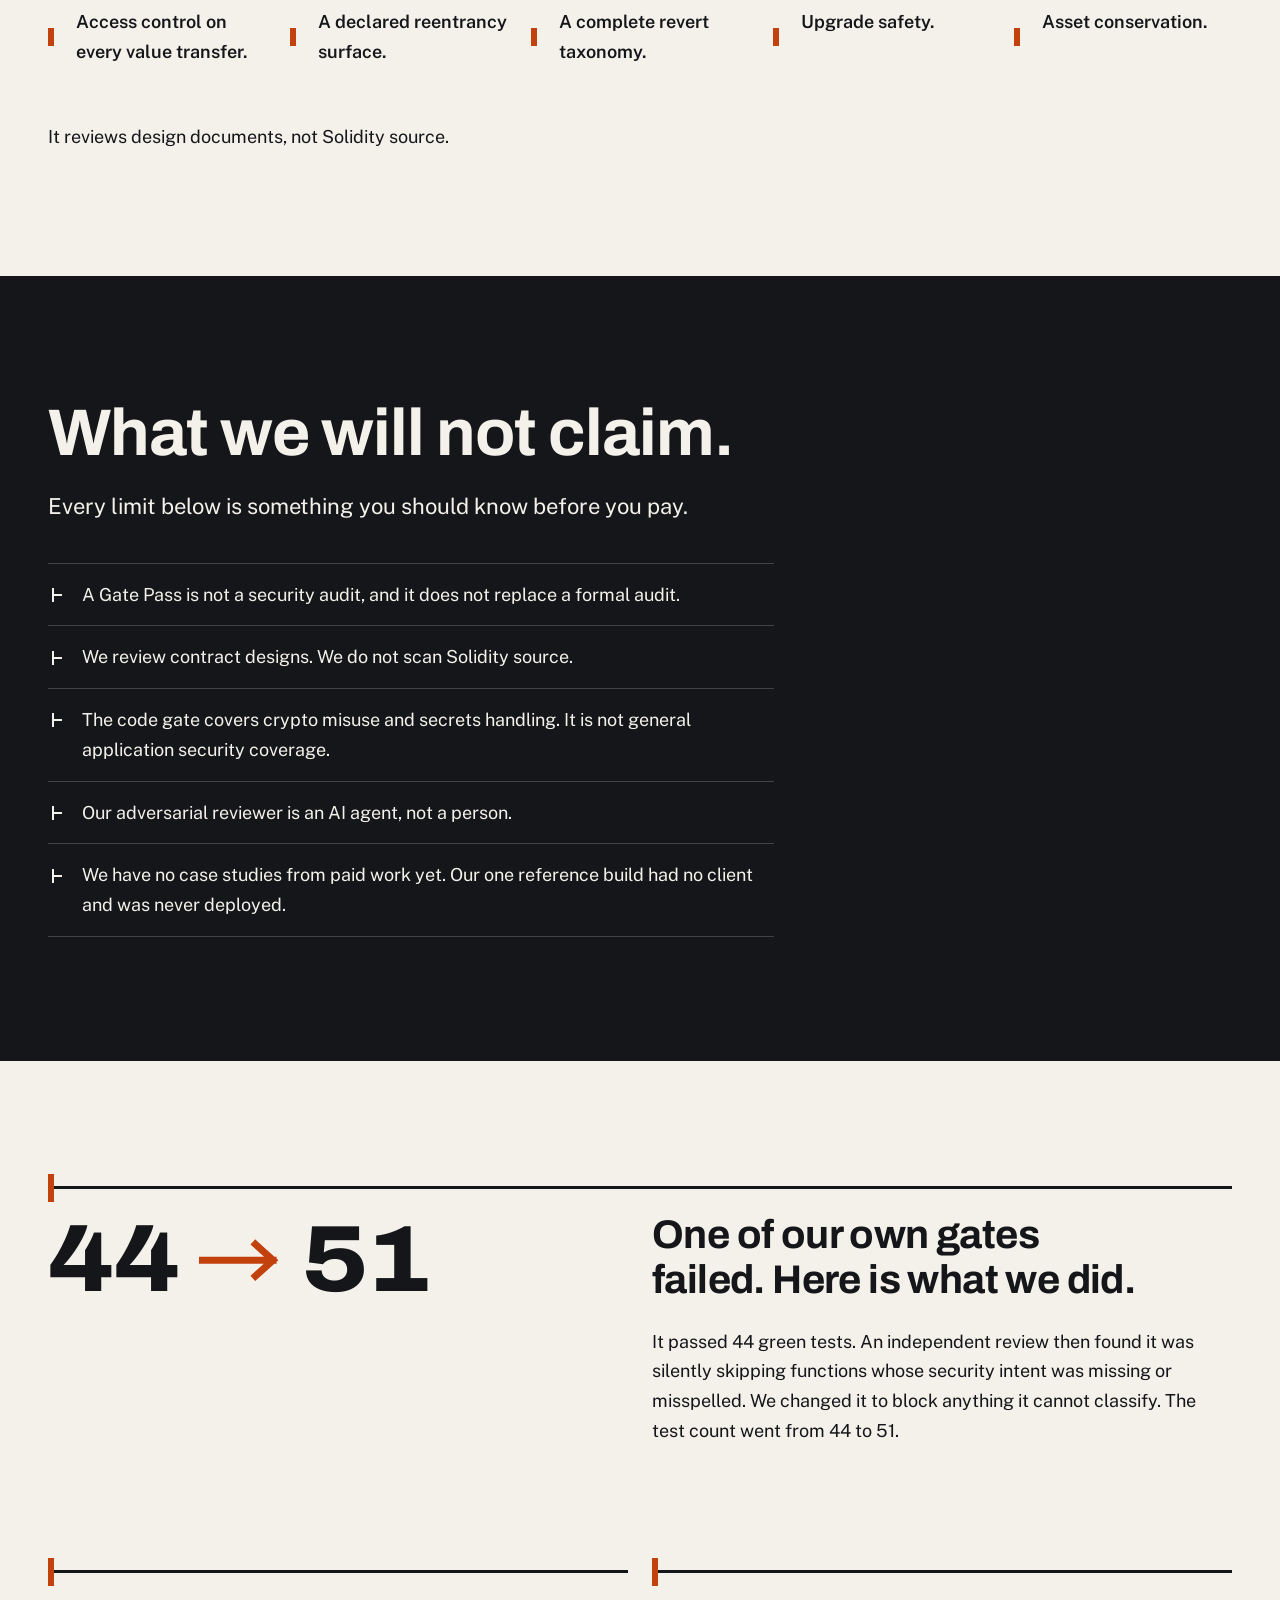
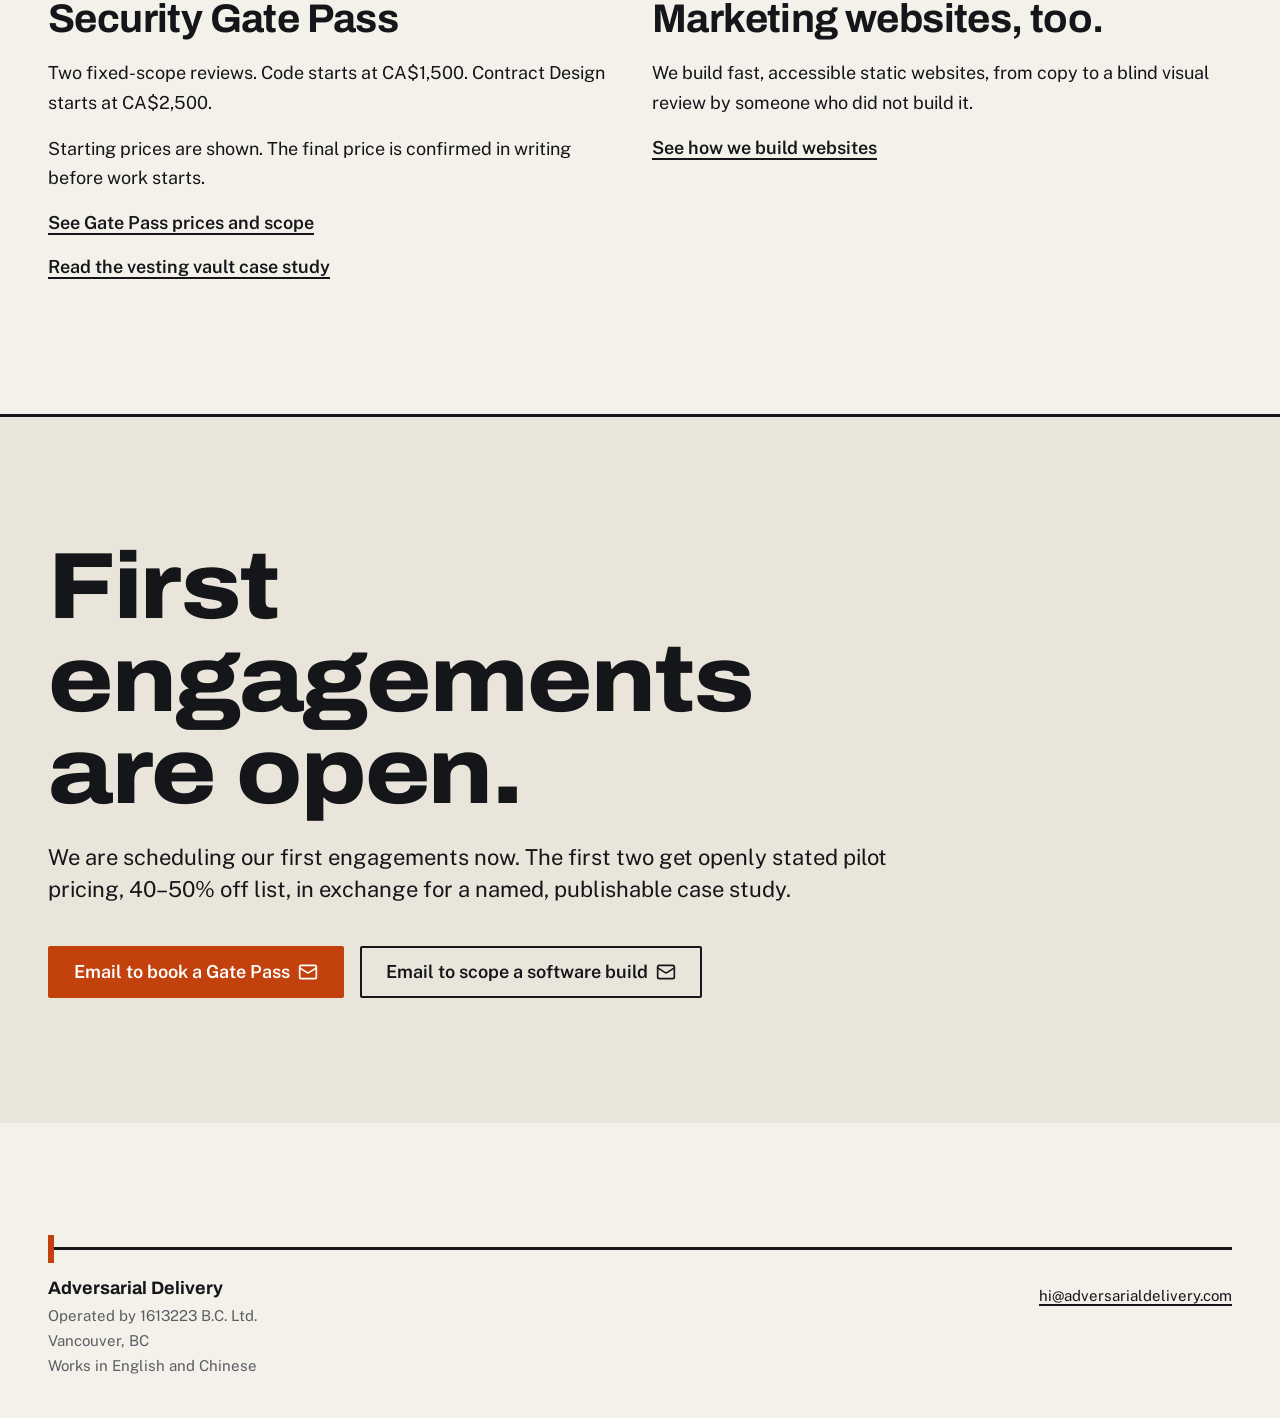
==== commit 8f171029: "Replace landing page with the Adversarial Delivery studio site (7 pages + 404); old case-study and t" ====
--- a/index.html
+++ b/index.html
@@ -1,334 +1 @@
-<!DOCTYPE html>
-<!-- Security Gate Pass — landing page. Self-contained: no external dependencies, no JS, no trackers. Inbound CTAs use the mailto: address below. -->
-<html lang="en">
-<head>
-<meta charset="utf-8">
-<meta name="viewport" content="width=device-width, initial-scale=1">
-<title>Security Gate Pass — adversarial review + deterministic safety gates for code you can ship</title>
-<meta name="description" content="An independent practice that runs every change through an adversarial multi-agent loop and deterministic safety gates — so you get AI-speed software you can actually put in production. Start with a fixed-price Security Gate Pass.">
-<meta name="robots" content="index,follow">
-<meta name="theme-color" content="#0e7a63">
-<meta property="og:type" content="website">
-<meta property="og:title" content="AI-speed software. Without the part where you're scared to ship it.">
-<meta property="og:description" content="Every change runs an adversarial multi-agent loop + deterministic safety gates — the same paranoid process used on the security tooling itself. Start with a fixed-price Security Gate Pass.">
-<style>
-  :root{
-    --bg:#fbfaf8; --surface:#ffffff; --ink:#181a1f; --ink-soft:#3b3f48;
-    --muted:#6a6f7a; --line:#e7e3db; --line-soft:#f0ece4;
-    --accent:#0e7a63; --accent-strong:#0a5f4d; --accent-tint:#e7f3ef;
-    --warn-tint:#fbf4e9; --warn-line:#e7d6b8; --warn-ink:#7a5a1e;
-    --code-bg:#f3f0e9; --code-ink:#2b2e35;
-    --maxw:740px;
-    --mono:ui-monospace,SFMono-Regular,"SF Mono",Menlo,Consolas,"Liberation Mono",monospace;
-    --sans:-apple-system,BlinkMacSystemFont,"Segoe UI",Roboto,Helvetica,Arial,"Apple Color Emoji",sans-serif;
-  }
-  *{box-sizing:border-box}
-  html{-webkit-text-size-adjust:100%}
-  body{
-    margin:0; background:var(--bg); color:var(--ink);
-    font-family:var(--sans); font-size:18px; line-height:1.62;
-    -webkit-font-smoothing:antialiased; text-rendering:optimizeLegibility;
-  }
-  ::selection{background:var(--accent-tint)}
-  a{color:var(--accent-strong); text-underline-offset:3px; text-decoration-thickness:1px}
-  a:hover{color:var(--ink)}
-  .wrap{max-width:var(--maxw); margin:0 auto; padding:0 22px}
-
-  /* ---- top bar ---- */
-  .topbar{border-bottom:1px solid var(--line); background:rgba(251,250,248,.86); backdrop-filter:saturate(140%) blur(6px); position:sticky; top:0; z-index:10}
-  .topbar .wrap{display:flex; align-items:center; justify-content:space-between; height:58px}
-  .mark{display:inline-flex; align-items:center; gap:9px; font-family:var(--mono); font-size:12px; letter-spacing:.14em; text-transform:uppercase; color:var(--muted); text-decoration:none}
-  .mark:hover{color:var(--muted)}
-  .mark .dot{width:8px; height:8px; border-radius:2px; background:var(--accent); display:inline-block}
-  .topbar .tcta{font-size:14px; font-weight:600; color:var(--accent-strong); text-decoration:none; white-space:nowrap}
-  .topbar .tcta:hover{color:var(--ink)}
-
-  /* ---- kicker ---- */
-  .kicker{font-family:var(--mono); font-size:12px; letter-spacing:.16em; text-transform:uppercase; color:var(--accent-strong); margin:0 0 14px}
-
-  /* ---- hero ---- */
-  .hero{padding:74px 0 30px}
-  .hero h1{font-size:clamp(31px,5.4vw,50px); line-height:1.08; letter-spacing:-.02em; font-weight:800; margin:0 0 22px}
-  .hero .lead{font-size:clamp(18px,2.4vw,21px); color:var(--ink-soft); margin:0 0 30px; max-width:660px}
-  .hero .lead strong{color:var(--ink); font-weight:650}
-
-  /* ---- buttons ---- */
-  .cta-row{display:flex; flex-wrap:wrap; align-items:center; gap:16px}
-  .btn{display:inline-flex; align-items:center; gap:9px; font-weight:650; font-size:16px; text-decoration:none; border-radius:10px; padding:14px 22px; transition:transform .12s ease, background .15s ease, box-shadow .15s ease; line-height:1}
-  .btn-primary{background:var(--accent); color:#fff; box-shadow:0 1px 0 rgba(0,0,0,.04), 0 8px 22px -12px rgba(14,122,99,.6)}
-  .btn-primary:hover{background:var(--accent-strong); color:#fff; transform:translateY(-1px)}
-  .btn .arrow{transition:transform .15s ease}
-  .btn:hover .arrow{transform:translateX(3px)}
-  .cta-note{font-size:14px; color:var(--muted)}
-  .cta-note em{font-style:normal}
-
-  /* ---- sections ---- */
-  section{padding:46px 0}
-  .sec-line{border-top:1px solid var(--line)}
-  h2{font-size:clamp(23px,3.4vw,30px); line-height:1.16; letter-spacing:-.015em; font-weight:750; margin:0 0 18px}
-  h3{font-size:19px; font-weight:700; margin:0 0 8px; letter-spacing:-.01em}
-  p{margin:0 0 18px}
-  .lede{font-size:20px; color:var(--ink-soft)}
-  strong{font-weight:680}
-  ul.clean{list-style:none; padding:0; margin:0 0 18px}
-  ul.clean li{position:relative; padding-left:26px; margin:0 0 12px; color:var(--ink-soft)}
-  ul.clean li::before{content:""; position:absolute; left:4px; top:11px; width:7px; height:7px; border-radius:2px; background:var(--accent)}
-  ul.clean li strong{color:var(--ink)}
-
-  /* ---- numbered method blocks ---- */
-  .method{margin:26px 0 6px}
-  .step{display:grid; grid-template-columns:42px 1fr; gap:18px; padding:20px 0; border-top:1px solid var(--line-soft)}
-  .step:first-child{border-top:0}
-  .step .idx{font-family:var(--mono); font-size:15px; font-weight:600; color:var(--accent-strong); padding-top:2px}
-  .step p{margin:0; color:var(--ink-soft)}
-  .step .sub{margin-top:10px}
-
-  /* ---- spec chips ---- */
-  .spec{display:flex; flex-wrap:wrap; gap:8px; margin:8px 0 4px}
-  .chip{font-family:var(--mono); font-size:12.5px; color:var(--code-ink); background:var(--code-bg); border:1px solid var(--line); border-radius:7px; padding:6px 10px; letter-spacing:.01em}
-
-  /* ---- callout (honesty) ---- */
-  .callout{background:var(--warn-tint); border:1px solid var(--warn-line); border-radius:12px; padding:20px 22px; margin:24px 0 0}
-  .callout .tag{font-family:var(--mono); font-size:11px; letter-spacing:.14em; text-transform:uppercase; color:var(--warn-ink); margin:0 0 8px; font-weight:600}
-  .callout p{margin:0; color:var(--ink-soft); font-size:16.5px}
-  .callout p strong{color:var(--ink)}
-
-  /* ---- fit grid ---- */
-  .fit{display:grid; grid-template-columns:1fr; gap:8px; margin-top:6px}
-  .notfit{margin-top:22px; padding-top:20px; border-top:1px solid var(--line-soft)}
-  .notfit p{color:var(--muted); margin:0}
-  .notfit strong{color:var(--ink-soft)}
-
-  /* ---- FAQ ---- */
-  .faq{margin-top:8px}
-  .qa{padding:20px 0; border-top:1px solid var(--line-soft)}
-  .qa:first-child{border-top:0}
-  .qa h3{margin-bottom:7px}
-  .qa p{margin:0; color:var(--ink-soft); font-size:16.5px}
-
-  /* ---- closing band ---- */
-  .closing{background:var(--ink); color:#fff; border-radius:16px; padding:42px 34px; margin:8px 0; text-align:center}
-  .closing h2{color:#fff; margin-bottom:10px}
-  .closing p{color:#c8ccd2; margin:0 auto 24px; max-width:480px}
-  .closing .btn-primary{background:var(--accent)}
-  .closing .btn-primary:hover{background:#11876e}
-
-  /* ---- footer ---- */
-  footer{border-top:1px solid var(--line); padding:34px 0 56px; color:var(--muted); font-size:14.5px}
-  footer p{margin:0 0 6px}
-  footer .fmark{font-family:var(--mono); letter-spacing:.04em; color:var(--ink-soft)}
-
-  /* ---- responsive ---- */
-  @media (max-width:540px){
-    body{font-size:17px}
-    .hero{padding:48px 0 24px}
-    section{padding:38px 0}
-    .closing{padding:34px 22px}
-    .step{grid-template-columns:32px 1fr; gap:13px}
-    .btn{width:100%; justify-content:center}
-    .cta-row{gap:12px}
-  }
-
-  /* ---- motion ---- */
-  @media (prefers-reduced-motion:no-preference){
-    .reveal{opacity:0; transform:translateY(10px); animation:rise .6s ease forwards}
-    .hero h1{animation-delay:.02s}
-    @keyframes rise{to{opacity:1; transform:none}}
-  }
-</style>
-</head>
-<body>
-
-<div class="topbar">
-  <div class="wrap">
-    <a class="mark" href="#top"><span class="dot"></span>Adversarial&nbsp;Delivery</a>
-    <a class="tcta" href="mailto:franciseliang99@gmail.com?subject=Security%20Gate%20Pass%20inquiry">Book a Gate&nbsp;Pass&nbsp;→</a>
-  </div>
-</div>
-
-<a id="top"></a>
-<header class="hero">
-  <div class="wrap">
-    <p class="kicker reveal">Adversarial review · deterministic gates</p>
-    <h1 class="reveal">AI-speed software. Without the part where you're scared to ship it.</h1>
-    <p class="lead reveal">Most AI dev shops prompt a model, eyeball the output, and hand you code you don't trust. I run every change through an <strong>adversarial multi-agent loop</strong> and <strong>deterministic safety gates</strong> — the same paranoid process I use on my own security tooling. You get software you can actually put in front of users.</p>
-    <div class="cta-row reveal">
-      <a class="btn btn-primary" href="mailto:franciseliang99@gmail.com?subject=Security%20Gate%20Pass%20inquiry">Book a Security Gate Pass <span class="arrow">→</span></a>
-      <span class="cta-note"><em>Fixed price. No call required to start.</em></span>
-    </div>
-  </div>
-</header>
-
-<section class="sec-line">
-  <div class="wrap">
-    <p class="kicker">The problem</p>
-    <h2>You already know AI can write the code.</h2>
-    <p class="lede">The problem is the second half:</p>
-    <ul class="clean">
-      <li>The output <em>looks</em> fine — until it's handling money, keys, or user data in production.</li>
-      <li>"Vibe-coded" apps ship hardcoded secrets, broken crypto, and happy-path-only logic that falls over on the first edge case.</li>
-      <li>A single mistake in a payment flow, an auth layer, or a smart contract isn't a bug — it's an incident.</li>
-    </ul>
-    <p>Speed without a safety net isn't a deal. It's a liability you haven't noticed yet.</p>
-  </div>
-</section>
-
-<section class="sec-line">
-  <div class="wrap">
-    <p class="kicker">How this works differently</p>
-    <h2>I don't trust AI output. I engineer around it.</h2>
-
-    <div class="method">
-      <div class="step">
-        <div class="idx">01</div>
-        <div>
-          <h3>Adversarial by construction.</h3>
-          <p>Every unit of work runs a loop: an architect writes the design <em>and</em> the test spec → a coder implements it → a sandbox actually compiles, lints, and tests it → an <strong>independent reviewer tries to break it</strong> → it goes back until it passes. Nothing ships on "looks good to me."</p>
-        </div>
-      </div>
-      <div class="step">
-        <div class="idx">02</div>
-        <div>
-          <h3>Deterministic gates, not eyeballs.</h3>
-          <p>Known-bad patterns are refused <em>mechanically</em>, not spotted by hand.</p>
-          <p class="sub"><strong>For application &amp; backend code</strong> (Python, JavaScript/TypeScript, Go, Java): a deterministic crypto-misuse gate — <strong>40 rules across 13 CWE categories</strong>, with thresholds drawn from NIST and OWASP. Hardcoded secrets, ECB/weak ciphers, disabled TLS verification, JWT <code>alg=none</code>, undersized RSA keys, IV reuse, and more — caught before they reach you.</p>
-          <div class="spec">
-            <span class="chip">40 rules · 13 CWE</span>
-            <span class="chip">Python · JS/TS · Go · Java</span>
-            <span class="chip">thresholds: NIST + OWASP</span>
-            <span class="chip">160 tests</span>
-          </div>
-          <p class="sub"><strong>For smart contracts:</strong> secure-by-design review against five structural red-lines — access control on every value transfer, declared reentrancy surface, a complete revert taxonomy, upgrade safety, and asset conservation — <em>before</em> you pay for a formal audit.</p>
-          <div class="spec">
-            <span class="chip">5 design red-lines</span>
-            <span class="chip">pre-audit, design-level</span>
-          </div>
-        </div>
-      </div>
-      <div class="step">
-        <div class="idx">03</div>
-        <div>
-          <h3>Paranoid about my own tools, too.</h3>
-          <p>One of these safety gates passed 44 green tests. An independent reviewer still found it silently letting unsafe code through. I fixed it, then re-tested — 51 tests now. <strong>If that's the bar I hold my own quality checks to, imagine the bar for your code.</strong></p>
-          <p class="sub"><strong>A second one, more recent.</strong> I keep a free tool that fills official PDF forms entirely on the user's own machine — nothing uploaded, stored, or logged. That promise is one careless <code>import</code> away from being false, so it isn't a promise: it's a gate that walks the real code path and fails on any network or shell-out capability. <strong>Its first green was wrong.</strong> I had written “you can't split the product path by directory” in the checker's own docstring — then used a directory pattern to pick the starting set, quietly excluding the file that writes the final output. The check was right; the <em>set it ran over</em> was not. That is the failure mode I look for in client work, and I found it in mine.</p>
-          <div class="spec">
-            <span class="chip">allow-list, not block-list</span>
-            <span class="chip">21 mutation arms</span>
-            <span class="chip">catches dynamic __import__</span>
-            <span class="chip">prints its own uncovered gaps</span>
-          </div>
-        </div>
-      </div>
-    </div>
-  </div>
-</section>
-
-<section class="sec-line">
-  <div class="wrap">
-    <p class="kicker">Proof · anatomy of a build</p>
-    <h2>The cheapest place to catch a bug is in the design — before it's code.</h2>
-    <p>I designed a <strong>revocable token-vesting vault</strong> as a reference build — cliff + linear release, multiple beneficiaries, revocable unvested tokens, emergency pause.</p>
-    <p>Before a single line of implementation was written, the adversarial review caught a defect that would have made <strong>every call that touched that schedule revert until its start date arrived</strong> — a subtraction underflow hiding inside an otherwise-correct formula. It also flagged a missing pre-deploy audit requirement and an undefined return at the time boundary. All three were fixed and re-reviewed before handoff.</p>
-    <p><a href="case-study.html"><strong>Read the full anatomy →</strong></a></p>
-    <p><a href="teardown.html"><strong>Or read the deep technical teardown →</strong></a> — the Solidity that shows the trap, the fail-open bug an independent review found in my own gate, and what this does <em>not</em> prove.</p>
-    <div class="callout">
-      <p class="tag">What this is, honestly</p>
-      <p>A design-and-specification engagement, hardened through two rounds of adversarial review. This <strong>does not replace</strong> a formal third-party audit before mainnet — it's the work that makes that audit cheaper and faster by getting the design right first. (This was a <strong>reference build</strong>, self-delivered — shown so you can see the process on real, safety-critical work.)</p>
-    </div>
-  </div>
-</section>
-
-<section class="sec-line">
-  <div class="wrap">
-    <p class="kicker">Who this is for</p>
-    <h2>You're building something where a mistake is expensive and hard to undo.</h2>
-    <ul class="clean fit">
-      <li>Smart contracts, token mechanics, on-chain value flow <strong>(pre-audit)</strong></li>
-      <li>Payments, fintech, wallets</li>
-      <li>Auth- and crypto-heavy SaaS</li>
-      <li>Anything you've half-built with AI and don't yet trust enough to launch</li>
-    </ul>
-    <div class="notfit">
-      <p><strong>Not a fit if:</strong> you want the cheapest possible throwaway MVP and don't care about correctness, or you need a formal smart-contract audit — I feed one; I don't replace one.</p>
-    </div>
-  </div>
-</section>
-
-<section class="sec-line" id="start">
-  <div class="wrap">
-    <p class="kicker">Start small</p>
-    <h2>The Security Gate Pass</h2>
-    <p>Not ready to commit to a build? Start here. Send an existing codebase (Python / JS / Go / Java) <strong>or</strong> a smart-contract design. I run the deterministic gate that fits — a 40-rule crypto-misuse &amp; secrets scan on app code, or the five structural design red-lines on a contract — plus one round of adversarial review, and hand you a prioritized findings report.</p>
-    <ul class="clean">
-      <li><strong>Fixed price. Fast turnaround. No long call to get started.</strong></li>
-      <li>It's a crypto-misuse &amp; secrets gate pass + adversarial design review — <strong>not</strong> a full security audit, and I'll always tell you the difference.</li>
-    </ul>
-    <div class="cta-row" style="margin-top:24px">
-      <a class="btn btn-primary" href="mailto:franciseliang99@gmail.com?subject=Security%20Gate%20Pass%20inquiry">Book a Security Gate Pass <span class="arrow">→</span></a>
-    </div>
-  </div>
-</section>
-
-<section class="sec-line">
-  <div class="wrap">
-    <p class="kicker">How engagements work</p>
-    <div class="method">
-      <div class="step">
-        <div class="idx">01</div>
-        <div><p><strong>Gate Pass or scoping call.</strong> I look at what you have and tell you, plainly, what's solid and what isn't.</p></div>
-      </div>
-      <div class="step">
-        <div class="idx">02</div>
-        <div><p><strong>Fixed-scope build or retainer.</strong> I deliver through the adversarial loop + gates. You get the code, the tests, and the review trail.</p></div>
-      </div>
-      <div class="step">
-        <div class="idx">03</div>
-        <div><p><strong>You own everything.</strong> A human signs off on every delivery. The AI does the typing; the process makes it trustworthy.</p></div>
-      </div>
-    </div>
-  </div>
-</section>
-
-<section class="sec-line">
-  <div class="wrap">
-    <p class="kicker">FAQ</p>
-    <div class="faq">
-      <div class="qa">
-        <h3>Is the AI writing all my code?</h3>
-        <p>The model does the heavy lifting. The value is the adversarial process and deterministic gates <em>around</em> it that make the output trustworthy — and a human who owns every delivery. Anyone can prompt a model. The discipline is the product.</p>
-      </div>
-      <div class="qa">
-        <h3>Do you replace a smart-contract audit?</h3>
-        <p>No. The contract work is secure-by-design and adversarial review at the design and spec level, meant to feed a professional audit before mainnet — and make it cheaper because the design is already right. I'll never tell you you're audit-free.</p>
-      </div>
-      <div class="qa">
-        <h3>What do your gates actually check?</h3>
-        <p>For app/backend code: 40 deterministic rules across 13 CWE categories (hardcoded secrets, weak crypto, TLS/JWT misuse, weak keys, and more), with thresholds from NIST and OWASP. For contracts: five structural design red-lines plus independent adversarial review.</p>
-      </div>
-      <div class="qa">
-        <h3>Can I see how you work before hiring you?</h3>
-        <p>Yes — <a href="case-study.html">read the build anatomy</a>. I'm unusually transparent about my own process, including where it has limits.</p>
-      </div>
-    </div>
-  </div>
-</section>
-
-<section>
-  <div class="wrap">
-    <div class="closing">
-      <h2>Ship the AI-speed version. Keep the part where you trust it.</h2>
-      <p>Start with a fixed-price Security Gate Pass. Send code or a contract design; get back a prioritized findings report.</p>
-      <a class="btn btn-primary" href="mailto:franciseliang99@gmail.com?subject=Security%20Gate%20Pass%20inquiry">Book a Security Gate Pass <span class="arrow">→</span></a>
-    </div>
-  </div>
-</section>
-
-<footer>
-  <div class="wrap">
-    <p class="fmark">A boutique, independent practice.</p>
-    <p>I take a small number of engagements at a time, so every one goes through the full process. Based in Vancouver · working in English &amp; 中文.</p>
-  </div>
-</footer>
-
-</body>
-</html>
+<!DOCTYPE html><html lang="en"><head><meta charset="utf-8"><meta name="viewport" content="width=device-width, initial-scale=1"><title>Adversarial Delivery | Software you can actually ship</title><meta name="description" content="Software built through an adversarial multi-agent loop and deterministic safety gates, with its limits stated in plain words. Based in Vancouver, BC."><link rel="canonical" href="https://adversarialdelivery.com/"><meta property="og:title" content="Adversarial Delivery | Software you can actually ship"><meta property="og:description" content="Software built through an adversarial multi-agent loop and deterministic safety gates, with its limits stated in plain words. Based in Vancouver, BC."><meta property="og:url" content="https://adversarialdelivery.com/"><meta property="og:type" content="website"><meta property="og:site_name" content="Adversarial Delivery"><link rel="icon" href="/favicon.svg" type="image/svg+xml"><script type="application/ld+json">{"@context":"https://schema.org","@type":"Organization","name":"Adversarial Delivery","url":"https://adversarialdelivery.com/","email":"hi@adversarialdelivery.com","address":{"@type":"PostalAddress","addressLocality":"Vancouver","addressRegion":"BC"}}</script><link rel="stylesheet" href="/_astro/Base.e9b2bd8e.css"><link rel="stylesheet" href="/_astro/index.2230b03a.css"></head><body><header class="site-header" data-astro-cid-nen7h5rs><div class="wrap bar" data-astro-cid-nen7h5rs><a class="brand" href="/" data-astro-cid-nen7h5rs>Adversarial Delivery</a><nav aria-label="Main navigation" data-astro-cid-nen7h5rs><a class="nav-home" href="/" aria-current="page" data-astro-cid-nen7h5rs>Home</a><a href="/gate-pass/" data-astro-cid-nen7h5rs>Gate Pass</a><a href="/websites/" data-astro-cid-nen7h5rs>Websites</a><a href="/work/" data-astro-cid-nen7h5rs>Work</a><a href="/about/" data-astro-cid-nen7h5rs>About</a><a href="/contact/" data-astro-cid-nen7h5rs>Contact</a></nav></div></header><main data-astro-cid-lcdefpme><section class="wrap hero" data-astro-cid-lcdefpme><h1 data-astro-cid-lcdefpme>Software you can actually ship.</h1><p class="lede" data-astro-cid-lcdefpme>We build it through an adversarial multi-agent loop and deterministic safety gates. Then we tell you exactly what that does not cover.</p><div class="actions" data-astro-cid-lcdefpme><a class="btn btn-primary" href="mailto:hi@adversarialdelivery.com?subject=Security%20Gate%20Pass%20booking"><span>Email to book a Gate <span class="nw">Pass<svg class="btn-icon" xmlns="http://www.w3.org/2000/svg" width="20" height="20" viewBox="0 0 24 24" fill="none" stroke="currentColor" stroke-width="2" stroke-linecap="round" stroke-linejoin="round" aria-hidden="true" focusable="false"><path d="m22 7-8.991 5.727a2 2 0 0 1-2.009 0L2 7"></path><rect x="2" y="4" width="20" height="16" rx="2"></rect></svg></span></span></a><a class="btn btn-secondary" href="mailto:hi@adversarialdelivery.com?subject=Software%20build%3A%20scoping"><span>Email to scope a software <span class="nw">build<svg class="btn-icon" xmlns="http://www.w3.org/2000/svg" width="20" height="20" viewBox="0 0 24 24" fill="none" stroke="currentColor" stroke-width="2" stroke-linecap="round" stroke-linejoin="round" aria-hidden="true" focusable="false"><path d="m22 7-8.991 5.727a2 2 0 0 1-2.009 0L2 7"></path><rect x="2" y="4" width="20" height="16" rx="2"></rect></svg></span></span></a></div></section><div class="rail" aria-hidden="true" data-astro-cid-lcdefpme><svg class="rail-arc" viewBox="0 0 100 60" preserveAspectRatio="none" focusable="false" data-astro-cid-lcdefpme><path d="M100 60 C 100 -12 0 -12 0 60" data-astro-cid-lcdefpme></path></svg><span class="rail-head" data-astro-cid-lcdefpme></span><span class="rail-line" data-astro-cid-lcdefpme></span><span class="rail-gate" data-astro-cid-lcdefpme></span><span class="sq-ghost" data-astro-cid-lcdefpme></span><span class="sq sq-a" data-astro-cid-lcdefpme></span><span class="sq sq-b" data-astro-cid-lcdefpme></span></div><section class="wrap gap-top" data-astro-cid-lcdefpme><div class="gate-top section grid two" data-astro-cid-lcdefpme><div class="c-left" data-astro-cid-lcdefpme><h2 data-astro-cid-lcdefpme>Every unit of work has to survive an attack.</h2><p class="lead" data-astro-cid-lcdefpme>Each unit runs the same loop until it passes.</p></div><div class="c-right" data-astro-cid-lcdefpme><div class="steps" data-astro-cid-lcdefpme><ol data-astro-cid-lcdefpme><li data-astro-cid-lcdefpme>Design and test spec.</li><li data-astro-cid-lcdefpme>Implementation.</li><li data-astro-cid-lcdefpme>A sandbox that really compiles, lints and tests it.</li><li data-astro-cid-lcdefpme>An independent adversarial reviewer tries to break it. The reviewer is a separate AI agent that sees only the artifacts.</li><li data-astro-cid-lcdefpme>If it breaks, it goes back. The loop ends when it passes.</li></ol><svg class="loop-arc" viewBox="0 0 40 100" preserveAspectRatio="none" focusable="false" data-astro-cid-lcdefpme><path d="M0 97 C 40 97 40 3 4 3" data-astro-cid-lcdefpme></path></svg><span class="loop-head" data-astro-cid-lcdefpme></span></div><p class="after" data-astro-cid-lcdefpme>Known-bad patterns are refused mechanically by deterministic gates. Nobody has to spot them by eye.</p></div></div></section><section class="wrap gap-top" data-astro-cid-lcdefpme><div class="gate-top section" data-astro-cid-lcdefpme><h2 data-astro-cid-lcdefpme>Two gates, stated precisely.</h2><div class="grid specs" data-astro-cid-lcdefpme><div class="spec spec-l" data-astro-cid-lcdefpme><p data-astro-cid-lcdefpme><span class="mono-tag" data-astro-cid-lcdefpme>Code gate:</span> 40 rules across 13 CWE categories for crypto misuse and secrets. Thresholds are drawn from NIST and OWASP. It covers Python, JavaScript/TypeScript, Go and Java.</p></div><div class="spec spec-r" data-astro-cid-lcdefpme><p class="r-before" data-astro-cid-lcdefpme><span class="mono-tag" data-astro-cid-lcdefpme>Contract gate:</span> a design-level review against five structural red lines.</p><ul class="redlines" data-astro-cid-lcdefpme><li data-astro-cid-lcdefpme>Access control on every value transfer.</li><li data-astro-cid-lcdefpme>A declared reentrancy surface.</li><li data-astro-cid-lcdefpme>A complete revert taxonomy.</li><li data-astro-cid-lcdefpme>Upgrade safety.</li><li data-astro-cid-lcdefpme>Asset conservation.</li></ul><p class="r-after" data-astro-cid-lcdefpme>It reviews design documents, not Solidity source.</p></div></div></div></section><section class="band gap-top" data-astro-cid-lcdefpme><div class="wrap" data-astro-cid-lcdefpme><h2 data-astro-cid-lcdefpme>What we will not claim.</h2><p class="band-intro" data-astro-cid-lcdefpme>Every limit below is something you should know before you pay.</p><ul class="limits" data-astro-cid-lcdefpme><li data-astro-cid-lcdefpme><svg width="18" height="18" viewBox="0 0 18 18" fill="none" stroke="currentColor" stroke-width="2" aria-hidden="true" focusable="false" data-astro-cid-lcdefpme><path d="M5 2v14M5 9h9" data-astro-cid-lcdefpme></path></svg><span data-astro-cid-lcdefpme>A Gate Pass is not a security audit, and it does not replace a formal audit.</span></li><li data-astro-cid-lcdefpme><svg width="18" height="18" viewBox="0 0 18 18" fill="none" stroke="currentColor" stroke-width="2" aria-hidden="true" focusable="false" data-astro-cid-lcdefpme><path d="M5 2v14M5 9h9" data-astro-cid-lcdefpme></path></svg><span data-astro-cid-lcdefpme>We review contract designs. We do not scan Solidity source.</span></li><li data-astro-cid-lcdefpme><svg width="18" height="18" viewBox="0 0 18 18" fill="none" stroke="currentColor" stroke-width="2" aria-hidden="true" focusable="false" data-astro-cid-lcdefpme><path d="M5 2v14M5 9h9" data-astro-cid-lcdefpme></path></svg><span data-astro-cid-lcdefpme>The code gate covers crypto misuse and secrets handling. It is not general application security coverage.</span></li><li data-astro-cid-lcdefpme><svg width="18" height="18" viewBox="0 0 18 18" fill="none" stroke="currentColor" stroke-width="2" aria-hidden="true" focusable="false" data-astro-cid-lcdefpme><path d="M5 2v14M5 9h9" data-astro-cid-lcdefpme></path></svg><span data-astro-cid-lcdefpme>Our adversarial reviewer is an AI agent, not a person.</span></li><li data-astro-cid-lcdefpme><svg width="18" height="18" viewBox="0 0 18 18" fill="none" stroke="currentColor" stroke-width="2" aria-hidden="true" focusable="false" data-astro-cid-lcdefpme><path d="M5 2v14M5 9h9" data-astro-cid-lcdefpme></path></svg><span data-astro-cid-lcdefpme>We have no case studies from paid work yet. Our one reference build had no client and was never deployed.</span></li></ul></div></section><section class="wrap gap-top" data-astro-cid-lcdefpme><div class="gate-top section grid failed" data-astro-cid-lcdefpme><div class="fig" aria-hidden="true" data-astro-cid-lcdefpme><span data-astro-cid-lcdefpme>44</span><svg class="arrow" viewBox="0 0 48 24" fill="none" stroke="currentColor" stroke-width="4" stroke-linecap="square" data-astro-cid-lcdefpme><path d="M2 12H42M32 3l10 9-10 9" data-astro-cid-lcdefpme></path></svg><span data-astro-cid-lcdefpme>51</span></div><div class="fail-text" data-astro-cid-lcdefpme><h2 data-astro-cid-lcdefpme>One of our own gates failed. Here is what we did.</h2><p data-astro-cid-lcdefpme>It passed 44 green tests. An independent review then found it was silently skipping functions whose security intent was missing or misspelled. We changed it to block anything it cannot classify. The test count went from 44 to 51.</p></div></div></section><div class="wrap gap-top" data-astro-cid-lcdefpme><div class="grid pair" data-astro-cid-lcdefpme><section class="gate-top section pair-a stack" data-astro-cid-lcdefpme><h2 data-astro-cid-lcdefpme>Security Gate Pass</h2><p data-astro-cid-lcdefpme>Two fixed-scope reviews. Code starts at CA$1,500. Contract Design starts at CA$2,500.</p><p data-astro-cid-lcdefpme>Starting prices are shown. The final price is confirmed in writing before work starts.</p><p data-astro-cid-lcdefpme><a class="link-row" href="/gate-pass/" data-astro-cid-lcdefpme>See Gate Pass prices and scope</a></p><p data-astro-cid-lcdefpme><a class="link-row" href="/work/vesting-vault/" data-astro-cid-lcdefpme>Read the vesting vault case study</a></p></section><section class="gate-top section pair-b stack" data-astro-cid-lcdefpme><h2 data-astro-cid-lcdefpme>Marketing websites, too.</h2><p data-astro-cid-lcdefpme>We build fast, accessible static websites, from copy to a blind visual review by someone who did not build it.</p><p data-astro-cid-lcdefpme><a class="link-row" href="/websites/" data-astro-cid-lcdefpme>See how we build websites</a></p></section></div></div><section class="close gap-top" data-astro-cid-lcdefpme><div class="wrap" data-astro-cid-lcdefpme><h2 data-astro-cid-lcdefpme>First engagements are open.</h2><p class="open-text" data-astro-cid-lcdefpme>We are scheduling our first engagements now. The first two get openly stated pilot pricing, 40–50% off list, in exchange for a named, publishable case study.</p><div class="actions" data-astro-cid-lcdefpme><a class="btn btn-primary" href="mailto:hi@adversarialdelivery.com?subject=Security%20Gate%20Pass%20booking"><span>Email to book a Gate <span class="nw">Pass<svg class="btn-icon" xmlns="http://www.w3.org/2000/svg" width="20" height="20" viewBox="0 0 24 24" fill="none" stroke="currentColor" stroke-width="2" stroke-linecap="round" stroke-linejoin="round" aria-hidden="true" focusable="false"><path d="m22 7-8.991 5.727a2 2 0 0 1-2.009 0L2 7"></path><rect x="2" y="4" width="20" height="16" rx="2"></rect></svg></span></span></a><a class="btn btn-secondary" href="mailto:hi@adversarialdelivery.com?subject=Software%20build%3A%20scoping"><span>Email to scope a software <span class="nw">build<svg class="btn-icon" xmlns="http://www.w3.org/2000/svg" width="20" height="20" viewBox="0 0 24 24" fill="none" stroke="currentColor" stroke-width="2" stroke-linecap="round" stroke-linejoin="round" aria-hidden="true" focusable="false"><path d="m22 7-8.991 5.727a2 2 0 0 1-2.009 0L2 7"></path><rect x="2" y="4" width="20" height="16" rx="2"></rect></svg></span></span></a></div></div></section></main><footer class="site-footer" data-astro-cid-jo6i4kqk><div class="wrap" data-astro-cid-jo6i4kqk><div class="foot gate-top" data-astro-cid-jo6i4kqk><div data-astro-cid-jo6i4kqk><p class="name" data-astro-cid-jo6i4kqk>Adversarial Delivery</p><p class="line" data-astro-cid-jo6i4kqk>Operated by 1613223 B.C. Ltd.</p><p class="line" data-astro-cid-jo6i4kqk>Vancouver, BC</p><p class="line" data-astro-cid-jo6i4kqk>Works in English and Chinese</p></div><p data-astro-cid-jo6i4kqk><a href="mailto:hi@adversarialdelivery.com?subject=Enquiry%20from%20adversarialdelivery.com" data-astro-cid-jo6i4kqk>hi@adversarialdelivery.com</a></p></div></div></footer></body></html>
--- a/_astro/Base.e9b2bd8e.css
+++ b/_astro/Base.e9b2bd8e.css
@@ -0,0 +1 @@
+:root{--color-bg:#f4f1ea;--color-text:#14161a;--color-accent:#c2410c;--color-accent-hover:#9a3412;--color-surface:#eae5da;--color-muted:#5a5d63;--color-line:#c9c2b3;--color-on-accent:#fff;--color-error:#a61b1b;--color-pass:#1f6b3a;--color-code-bg:#14161a;--color-code-text:#f4f1ea;--color-code-comment:#9a9da3;--color-code-keyword:#f08a4b;--font-display:"Archivo Variable", "Arial Narrow", system-ui, sans-serif;--font-body:"Public Sans Variable", system-ui, -apple-system, "Segoe UI", sans-serif;--font-mono:"JetBrains Mono Variable", ui-monospace, "SF Mono", Menlo, monospace;--text-xs:.8125rem;--text-sm:.9375rem;--text-md:1.125rem;--text-lg:1.375rem;--text-xl:clamp(1.75rem, 1.2rem + 2vw, 2.5rem);--text-2xl:clamp(2.75rem, 1.4rem + 5.6vw, 6rem);--text-h1-page:clamp(2.25rem, 1.4rem + 3.4vw, 4rem);--text-code:.9375rem;--text-code-compact:.75rem;--text-nav-compact:.875rem;--text-email-compact:clamp(.9rem, 4.7vw, 1.5rem);--text-lede-compact:1.1875rem;--text-tag:.6em;--text-fig-compact:clamp(3.5rem, 21vw, 5rem);--text-close-compact:clamp(2.25rem, 11vw, 3rem);--color-line-on-dark:#f4f1ea33;--space-1:.5rem;--space-2:1rem;--space-3:1.5rem;--space-4:2.5rem;--space-5:4rem;--space-6:clamp(4.5rem, 3rem + 6vw, 8rem);--radius:2px;--measure:66ch;--rule-heavy:3px;--rule-thin:1px;--page-max:1240px;--page-pad:clamp(20px, 4vw, 48px);--col-gap:24px}@font-face{font-family:Archivo Variable;font-style:normal;font-display:swap;font-weight:100 900;font-stretch:62% 125%;src:url(/_astro/archivo-latin-wdth-normal.75355306.woff2)format("woff2-variations");unicode-range:U+A,U+20,U+21,U+22,U+24,U+25,U+27,U+28,U+29,U+2A,U+2B,U+2C,U+2D,U+2E,U+2F,U+30,U+31,U+32,U+33,U+34,U+35,U+36,U+37,U+38,U+39,U+3A,U+3B,U+3C,U+3D,U+3E,U+3F,U+40,U+41,U+42,U+43,U+44,U+45,U+46,U+47,U+48,U+49,U+4A,U+4B,U+4C,U+4D,U+4E,U+4F,U+50,U+51,U+52,U+53,U+54,U+55,U+56,U+57,U+58,U+59,U+5A,U+5B,U+5D,U+5E,U+5F,U+61,U+62,U+63,U+64,U+65,U+66,U+67,U+68,U+69,U+6A,U+6B,U+6C,U+6D,U+6E,U+6F,U+70,U+71,U+72,U+73,U+74,U+75,U+76,U+77,U+78,U+79,U+7A,U+7B,U+7C,U+7D,U+B7,U+2013,U+2014,U+201C,U+201D}@font-face{font-family:Public Sans Variable;font-style:normal;font-display:swap;font-weight:100 900;src:url(/_astro/public-sans-latin-wght-normal.586d9906.woff2)format("woff2-variations");unicode-range:U+A,U+20,U+21,U+22,U+24,U+25,U+27,U+28,U+29,U+2A,U+2B,U+2C,U+2D,U+2E,U+2F,U+30,U+31,U+32,U+33,U+34,U+35,U+36,U+37,U+38,U+39,U+3A,U+3B,U+3C,U+3D,U+3E,U+3F,U+40,U+41,U+42,U+43,U+44,U+45,U+46,U+47,U+48,U+49,U+4A,U+4B,U+4C,U+4D,U+4E,U+4F,U+50,U+51,U+52,U+53,U+54,U+55,U+56,U+57,U+58,U+59,U+5A,U+5B,U+5D,U+5E,U+5F,U+61,U+62,U+63,U+64,U+65,U+66,U+67,U+68,U+69,U+6A,U+6B,U+6C,U+6D,U+6E,U+6F,U+70,U+71,U+72,U+73,U+74,U+75,U+76,U+77,U+78,U+79,U+7A,U+7B,U+7C,U+7D,U+B7,U+2013,U+2014,U+201C,U+201D}@font-face{font-family:JetBrains Mono Variable;font-style:normal;font-display:swap;font-weight:100 800;src:url(/_astro/jetbrains-mono-latin-wght-normal.f4fa5e86.woff2)format("woff2-variations");unicode-range:U+A,U+20,U+21,U+22,U+24,U+25,U+27,U+28,U+29,U+2A,U+2B,U+2C,U+2D,U+2E,U+2F,U+30,U+31,U+32,U+33,U+34,U+35,U+36,U+37,U+38,U+39,U+3A,U+3B,U+3C,U+3D,U+3E,U+3F,U+40,U+41,U+42,U+43,U+44,U+45,U+46,U+47,U+48,U+49,U+4A,U+4B,U+4C,U+4D,U+4E,U+4F,U+50,U+51,U+52,U+53,U+54,U+55,U+56,U+57,U+58,U+59,U+5A,U+5B,U+5D,U+5E,U+5F,U+61,U+62,U+63,U+64,U+65,U+66,U+67,U+68,U+69,U+6A,U+6B,U+6C,U+6D,U+6E,U+6F,U+70,U+71,U+72,U+73,U+74,U+75,U+76,U+77,U+78,U+79,U+7A,U+7B,U+7C,U+7D,U+B7,U+2013,U+2014,U+201C,U+201D}*,:before,:after{box-sizing:border-box}html{-webkit-text-size-adjust:100%}code,pre,kbd,samp,.mono-tag,.spec-row .tier,.spec-row .days,.spec-note,.rtag{font-variant-ligatures:none;font-feature-settings:"calt" 0, "liga" 0}body{background:var(--color-bg);color:var(--color-text);font-family:var(--font-body);font-size:var(--text-md);margin:0;font-weight:400;line-height:1.65}h1,h2,h3{font-family:var(--font-display);letter-spacing:-.015em;text-wrap:balance;margin:0}h1{font-weight:800;font-stretch:112%}h2{font-weight:700;font-stretch:100%;font-size:var(--text-xl);line-height:1.12}p{max-width:var(--measure);text-wrap:pretty;margin:0}li{text-wrap:pretty}ul,ol{margin:0;padding:0;list-style:none}.wrap{width:100%;max-width:calc(var(--page-max) + 2 * var(--page-pad));padding-inline:var(--page-pad);margin-inline:auto}.grid{column-gap:var(--col-gap);grid-template-columns:repeat(12,minmax(0,1fr));display:grid}.gate-top{border-top:var(--rule-heavy) solid var(--color-text);position:relative}.gate-top:before{content:"";left:0;top:calc(var(--rule-heavy) / -2 - 14px);background:var(--color-accent);width:6px;height:28px;position:absolute}.section{padding-top:var(--space-3)}.section>h2{margin-bottom:var(--space-2)}.gap-top{margin-top:var(--space-6)}.stack>*+*{margin-top:var(--space-2)}a{color:var(--color-text);text-underline-offset:.2em;text-decoration-line:underline;text-decoration-thickness:1.5px;transition:text-decoration-color .12s ease-out,color .12s ease-out}a:hover{color:var(--color-accent)}:focus-visible{outline:3px solid var(--color-text);outline-offset:3px}.btn{justify-content:center;align-items:center;gap:var(--space-1);min-height:52px;padding:0 var(--space-3);border-radius:var(--radius);font-family:var(--font-body);font-weight:600;font-size:var(--text-md);line-height:1.2;text-decoration:none;transition:background-color .12s ease-out,color .12s ease-out;display:inline-flex}.btn-primary{background:var(--color-accent);color:var(--color-on-accent);border:2px solid var(--color-accent)}.btn-primary:hover,.btn-primary:active{background:var(--color-accent-hover);border-color:var(--color-accent-hover);color:var(--color-on-accent)}.btn-secondary{color:var(--color-text);border:2px solid var(--color-text);background:0 0}.btn-secondary:hover{background:var(--color-text);color:var(--color-bg)}.btn-icon{margin-left:var(--space-1);vertical-align:-4px;flex:none}.btn span{text-align:center}.btn .nw{white-space:nowrap}.actions{gap:var(--space-2);flex-wrap:wrap;display:flex}.mono-tag{font-family:var(--font-mono);font-size:var(--text-xs);text-transform:uppercase;letter-spacing:.06em;font-weight:600}@media (width<=759px){.actions{flex-flow:column}.actions .btn{width:100%;padding-block:var(--space-1);padding-inline:var(--space-2)}}.link-row{align-items:center;min-height:44px;font-weight:600;display:inline-flex}@media (prefers-reduced-motion:reduce){*{scroll-behavior:auto!important;transition-duration:0s!important;animation:none!important}}.page-head{padding-top:var(--space-4)}.page-head h1{font-size:var(--text-h1-page);max-width:16em;line-height:1.02}.page-head .lede{margin-top:var(--space-3);font-size:var(--text-lg);max-width:36em;line-height:1.45}.row-actions,.stack>.actions{margin-top:var(--space-3)}.prose{max-width:var(--measure)}.plain-rows li{max-width:var(--measure);padding:var(--space-1) 0;border-top:var(--rule-thin) solid var(--color-line)}.plain-rows li:last-child{border-bottom:var(--rule-thin) solid var(--color-line)}.spec-rows{margin-top:var(--space-3);border-top:var(--rule-thin) solid var(--color-line);font-variant-numeric:tabular-nums}.spec-row{gap:var(--space-2);padding:var(--space-2);border-bottom:var(--rule-thin) solid var(--color-line);background:var(--color-surface);grid-template-columns:3rem 14rem minmax(0,1fr) 12rem;align-items:baseline;display:grid}.spec-row:nth-child(2n){background:var(--color-bg)}.spec-row .tier{font-family:var(--font-mono);font-weight:600}.spec-row .price{font-family:var(--font-display);font-weight:800;font-stretch:112%;font-size:var(--text-lg);line-height:1.2}.spec-row .days{font-family:var(--font-mono);font-weight:600;font-size:var(--text-sm);text-align:right;white-space:nowrap}.spec-row .range{font-size:var(--text-md)}.spec-note{font-family:var(--font-mono);font-size:var(--text-sm);display:block}.after-rows{margin-top:var(--space-3)}.not-line{margin-top:var(--space-3);padding-left:var(--space-2);border-left:4px solid var(--color-text);font-weight:600}@media (width<=759px){.spec-row{grid-template-columns:1fr;gap:2px}.spec-row .days{text-align:left}.spec-row .tier{font-size:var(--text-xl);line-height:1.1}}.email-block{margin-top:var(--space-4);padding:var(--space-4) var(--space-3);background:var(--color-surface);border-left:6px solid var(--color-accent);white-space:nowrap;max-width:none;font-family:var(--font-display);font-weight:700;font-size:var(--text-xl);user-select:all;line-height:1.15}@media (width<=759px){.email-block{font-size:var(--text-email-compact);padding:var(--space-3) var(--space-2)}}.stacked-actions{width:100%;max-width:26rem;margin-top:var(--space-3);flex-flow:column;align-items:stretch}.case .narrow{max-width:var(--measure)}.case .section>*{min-width:0}.case .wide,.case .after-code{margin-top:var(--space-4)}@media (width>=760px){.case .section{column-gap:var(--col-gap);grid-template-columns:repeat(12,minmax(0,1fr));display:grid}.case .section>*{grid-column:1/span 8}.case .section>.wide{grid-column:1/span 10;min-width:0}}.rtag{font-family:var(--font-mono);font-weight:600;font-size:var(--text-tag);letter-spacing:.04em;vertical-align:.1em;border:1.5px solid;padding:0 .4em;display:inline-block}.rtag-revise{color:var(--color-error)}.rtag-pass{color:var(--color-pass)}.duo{row-gap:var(--space-5)}.duo-a{grid-column:1/span 6}.duo-b{grid-column:7/span 6}@media (width<=759px){.duo{display:block}.duo-b{margin-top:var(--space-5)}}.split{column-gap:var(--col-gap);grid-template-columns:repeat(12,minmax(0,1fr));align-items:start;display:grid}.split>h2{grid-column:1/span 4;margin-bottom:0}.split>:not(h2){grid-column:6/span 7;min-width:0}.band-dark{background:var(--color-code-bg);color:var(--color-code-text);padding-block:var(--space-5)}.band-dark a{color:inherit}.band-dark :focus-visible{outline-color:var(--color-code-text)}.band-dark .section{padding-top:0}.band-surface{background:var(--color-surface);border-top:var(--rule-heavy) solid var(--color-text);padding-block:var(--space-5)}.track-rows{counter-reset:row;--node-c:calc(.95em + 6px);position:relative}.track-rows li{background:linear-gradient(var(--color-text), var(--color-text)) no-repeat 5px 0 / var(--rule-heavy) 100%;counter-increment:row;max-width:var(--measure);padding:var(--space-1) 0 var(--space-2) 72px;position:relative}.track-rows li:before{content:counter(row, decimal-leading-zero);font-family:var(--font-mono);font-weight:600;font-size:var(--text-xs);letter-spacing:.06em;position:absolute;top:.7em;left:28px}.track-rows li:first-child{background-position:5px var(--node-c);background-size:var(--rule-heavy) calc(100% - var(--node-c))}.track-rows li:last-child{background-position:5px 0;background-size:var(--rule-heavy) var(--node-c)}.track-rows li:only-child{background:0 0}.track-rows li:after{content:"";background:var(--color-text);width:12px;height:12px;position:absolute;top:.95em;left:0}@media (width<=759px){.split{display:block}.split>h2{margin-bottom:var(--space-2)}.band-dark,.band-surface{padding-block:var(--space-4)}.track-rows li{padding-left:56px}.track-rows li:before{left:24px}}@media (width>=760px){.track-h{margin-top:var(--space-4);grid-template-columns:repeat(5,minmax(0,1fr));display:grid}.split>.track-h{grid-column:1/-1}.track-rows.track-h li,.track-rows.track-h li:first-child{max-width:none;padding:52px var(--space-3) 0 0;background-position:6px 4px;background-size:100% var(--rule-heavy)}.track-rows.track-h li:last-child{background:0 0}.track-h li:before{top:22px;left:0}.track-h li:after{top:0;left:0}}.split.split-top{row-gap:var(--space-3)}@media (width>=760px){.split.split-top>h2{grid-column:1/span 8}}.big-fig{font-family:var(--font-display);font-weight:800;font-stretch:112%;font-size:var(--text-2xl);color:var(--color-text);line-height:1;display:block}@media (width>=760px){.split>.big-fig{margin-top:var(--space-4);grid-area:2/1/auto/span 4;align-self:end;margin-bottom:-.1em}.split>.span-2{grid-row:1/span 2}}@media (width<=759px){.big-fig{margin-top:var(--space-3);font-size:var(--text-fig-compact)}}.mini-rail{height:72px;margin-top:var(--space-4);position:relative;overflow:hidden}.mini-rail .line{height:var(--rule-heavy);background:var(--color-code-text);position:absolute;bottom:0;left:0;right:0}.mini-rail .gate{background:var(--color-accent);width:10px;height:60px;position:absolute;bottom:0;left:66%}.mini-rail .sq{bottom:var(--rule-heavy);width:20px;height:20px;position:absolute}.mini-rail .sq-solid{background:var(--color-code-text);left:12%}.mini-rail .arc{width:calc(54% - 10px);height:36px;position:absolute;bottom:26px;left:calc(12% + 10px);overflow:visible}.mini-rail .arc path{fill:none;stroke:var(--color-code-text);stroke-width:2px;stroke-dasharray:5 5;vector-effect:non-scaling-stroke;opacity:.8}.mini-rail .head{border:7px solid #0000;border-top:11px solid var(--color-code-text);border-bottom:0;position:absolute;bottom:26px;left:calc(12% + 2px)}.page-close .actions{align-items:center}.page-close .link-row{margin-left:var(--space-2)}@media (width<=759px){.page-close .link-row{margin-left:0}}.bar[data-astro-cid-nen7h5rs]{justify-content:space-between;align-items:center;column-gap:var(--space-4);flex-wrap:wrap;row-gap:0;min-height:72px;display:flex}.brand[data-astro-cid-nen7h5rs]{font-family:var(--font-display);font-weight:700;font-stretch:112%;font-size:var(--text-md);color:var(--color-text);align-items:center;min-height:44px;text-decoration:none;display:inline-flex}.brand[data-astro-cid-nen7h5rs]:hover,.brand[data-astro-cid-nen7h5rs]:focus-visible{text-underline-offset:.2em;text-decoration:underline 1.5px}nav[data-astro-cid-nen7h5rs]{column-gap:var(--space-3);flex-wrap:wrap;display:flex}nav[data-astro-cid-nen7h5rs] a[data-astro-cid-nen7h5rs]{min-height:44px;color:var(--color-text);font-weight:500;font-size:var(--text-sm);align-items:center;text-decoration:none;display:inline-flex}nav[data-astro-cid-nen7h5rs] a[data-astro-cid-nen7h5rs]:hover{text-underline-offset:.2em;text-decoration:underline 1.5px}nav[data-astro-cid-nen7h5rs] a[data-astro-cid-nen7h5rs][aria-current]{text-decoration:underline;text-decoration-thickness:var(--rule-heavy);text-underline-offset:.3em;font-weight:700}@media (width<=759px){.bar[data-astro-cid-nen7h5rs]{padding-top:var(--space-1);row-gap:0;padding-bottom:0}.brand[data-astro-cid-nen7h5rs]{min-height:40px}nav[data-astro-cid-nen7h5rs]{scrollbar-width:none;flex-wrap:nowrap;flex:0 0 100%;column-gap:14px;overflow-x:auto}nav[data-astro-cid-nen7h5rs]::-webkit-scrollbar{display:none}nav[data-astro-cid-nen7h5rs] a[data-astro-cid-nen7h5rs]{white-space:nowrap;font-size:var(--text-nav-compact);flex:none}nav[data-astro-cid-nen7h5rs] a[data-astro-cid-nen7h5rs].nav-home{display:none}}.site-footer[data-astro-cid-jo6i4kqk]{margin-top:var(--space-6);padding-bottom:var(--space-4)}.foot[data-astro-cid-jo6i4kqk]{padding-top:var(--space-3);justify-content:space-between;gap:var(--space-3);font-size:var(--text-sm);flex-wrap:wrap;display:flex}p[data-astro-cid-jo6i4kqk]{margin:0}.name[data-astro-cid-jo6i4kqk]{font-family:var(--font-display);font-weight:700;font-size:var(--text-md)}.line[data-astro-cid-jo6i4kqk]{color:var(--color-muted)}a[data-astro-cid-jo6i4kqk]{min-height:44px;color:var(--color-text);text-underline-offset:.2em;align-items:center;display:inline-flex}a[data-astro-cid-jo6i4kqk]:hover{color:var(--color-accent)}
--- a/_astro/index.2230b03a.css
+++ b/_astro/index.2230b03a.css
@@ -0,0 +1 @@
+.hero[data-astro-cid-lcdefpme]{padding-top:var(--space-4)}.hero[data-astro-cid-lcdefpme] h1[data-astro-cid-lcdefpme]{font-size:var(--text-2xl);max-width:11em;line-height:.98}.lede[data-astro-cid-lcdefpme]{margin-top:var(--space-3);font-size:var(--text-lg);max-width:30em;line-height:1.45}.hero[data-astro-cid-lcdefpme] .actions[data-astro-cid-lcdefpme]{margin-top:var(--space-4)}.rail[data-astro-cid-lcdefpme]{--gate-x:64%;--h:clamp(150px, 24vh, 230px);--gate-h:calc(var(--h) * .82);--arc-h:calc(var(--h) * .56);--sq:22px;height:var(--h);margin-top:var(--space-3);position:relative;overflow:hidden}.rail-line[data-astro-cid-lcdefpme]{height:var(--rule-heavy);background:var(--color-text);position:absolute;bottom:0;left:0;right:0}.rail-gate[data-astro-cid-lcdefpme]{left:var(--gate-x);width:10px;height:var(--gate-h);background:var(--color-accent);position:absolute;bottom:0}.rail-arc[data-astro-cid-lcdefpme]{left:calc(12% + var(--sq) / 2);width:calc(var(--gate-x) - 12% - var(--sq) / 2);bottom:calc(var(--sq) + 6px);height:var(--arc-h);position:absolute;overflow:visible}.rail-arc[data-astro-cid-lcdefpme] path[data-astro-cid-lcdefpme]{fill:none;stroke:var(--color-text);stroke-width:2px;stroke-dasharray:5 5;vector-effect:non-scaling-stroke}.rail-head[data-astro-cid-lcdefpme]{left:calc(12% + var(--sq) / 2 - 8px);bottom:calc(var(--sq) + 6px);border:8px solid #0000;border-top:12px solid var(--color-text);border-bottom:0;position:absolute}.sq[data-astro-cid-lcdefpme]{width:var(--sq);height:var(--sq);background:var(--color-text);bottom:var(--rule-heavy);position:absolute}.sq-ghost[data-astro-cid-lcdefpme]{left:12%;bottom:var(--rule-heavy);width:var(--sq);height:var(--sq);border:2px dashed var(--color-text);position:absolute}.sq-a[data-astro-cid-lcdefpme]{left:12%}.sq-b[data-astro-cid-lcdefpme]{left:90%}@media (prefers-reduced-motion:no-preference){.sq-a[data-astro-cid-lcdefpme]{animation:2.4s cubic-bezier(.2,.7,.2,1) both bounce}.sq-b[data-astro-cid-lcdefpme]{animation:2.2s cubic-bezier(.2,.7,.2,1) .2s both pass}}@keyframes bounce{0%{left:12%;bottom:var(--rule-heavy)}40%{left:calc(var(--gate-x) - var(--sq));bottom:var(--rule-heavy)}70%{left:calc((12% + var(--gate-x)) / 2);bottom:var(--arc-h)}to{left:12%;bottom:var(--rule-heavy)}}@keyframes pass{0%{left:4%}to{left:90%}}@media (width<=759px){.hero[data-astro-cid-lcdefpme] h1[data-astro-cid-lcdefpme]{max-width:none}.lede[data-astro-cid-lcdefpme]{font-size:var(--text-lede-compact)}.rail[data-astro-cid-lcdefpme]{--gate-x:78%;--h:150px;--gate-h:130px;--arc-h:84px;--sq:18px;margin-top:var(--space-4)}.sq-b[data-astro-cid-lcdefpme]{display:none}}.c-left[data-astro-cid-lcdefpme] h2[data-astro-cid-lcdefpme],.fail-text[data-astro-cid-lcdefpme] h2[data-astro-cid-lcdefpme],.band[data-astro-cid-lcdefpme] h2[data-astro-cid-lcdefpme]{margin-bottom:var(--space-3)}.lead[data-astro-cid-lcdefpme]{font-size:var(--text-lg);line-height:1.45}.c-left[data-astro-cid-lcdefpme]{grid-column:1/span 4}.c-right[data-astro-cid-lcdefpme]{grid-column:6/span 7}.two[data-astro-cid-lcdefpme]{row-gap:var(--space-3)}.steps[data-astro-cid-lcdefpme]{padding-right:64px;position:relative}.steps[data-astro-cid-lcdefpme] ol[data-astro-cid-lcdefpme]{counter-reset:step;padding-left:0;position:relative}.steps[data-astro-cid-lcdefpme] ol[data-astro-cid-lcdefpme]:before{content:"";width:var(--rule-heavy);background:var(--color-text);position:absolute;top:.9em;bottom:.9em;left:5px}.steps[data-astro-cid-lcdefpme] li[data-astro-cid-lcdefpme]{counter-increment:step;padding:0 0 var(--space-3) 84px;position:relative}.steps[data-astro-cid-lcdefpme] li[data-astro-cid-lcdefpme]:last-child{padding-bottom:0}.steps[data-astro-cid-lcdefpme] li[data-astro-cid-lcdefpme]:before{content:counter(step, decimal-leading-zero);font-family:var(--font-mono);font-weight:600;font-size:var(--text-xs);letter-spacing:.06em;position:absolute;top:.25em;left:32px}.steps[data-astro-cid-lcdefpme] li[data-astro-cid-lcdefpme]:after{content:"";background:var(--color-text);width:12px;height:12px;position:absolute;top:.5em;left:0}.steps[data-astro-cid-lcdefpme] li[data-astro-cid-lcdefpme]:nth-child(4):after{background:var(--color-accent);width:6px;height:28px;top:.1em;left:3px}.loop-arc[data-astro-cid-lcdefpme]{width:44px;height:calc(100% - 2em);position:absolute;top:1em;bottom:1em;right:0;overflow:visible}.loop-arc[data-astro-cid-lcdefpme] path[data-astro-cid-lcdefpme]{fill:none;stroke:var(--color-text);stroke-width:1.5px;stroke-dasharray:4 4;vector-effect:non-scaling-stroke}.loop-head[data-astro-cid-lcdefpme]{border:5px solid #0000;border-right:8px solid var(--color-text);border-left:0;position:absolute;top:calc(1em - 5px);right:36px}.after[data-astro-cid-lcdefpme]{margin-top:var(--space-4)}.specs[data-astro-cid-lcdefpme]{row-gap:var(--space-3);margin-top:var(--space-2)}.spec-l[data-astro-cid-lcdefpme]{grid-column:1/span 6}.spec-r[data-astro-cid-lcdefpme]{display:contents}.redlines[data-astro-cid-lcdefpme]+p[data-astro-cid-lcdefpme]{margin-top:var(--space-3)}.spec[data-astro-cid-lcdefpme]>p[data-astro-cid-lcdefpme]+[data-astro-cid-lcdefpme]{margin-top:var(--space-2)}@media (width>=760px){.spec-l[data-astro-cid-lcdefpme],.r-before[data-astro-cid-lcdefpme]{grid-row:1}.r-before[data-astro-cid-lcdefpme]{grid-column:7/span 6}.spec[data-astro-cid-lcdefpme]>p[data-astro-cid-lcdefpme]+[data-astro-cid-lcdefpme]{margin-top:0}.redlines[data-astro-cid-lcdefpme]{column-gap:var(--col-gap);margin-top:var(--space-2);grid-column:1/-1;grid-template-columns:repeat(auto-fit,minmax(11rem,1fr));display:grid}.redlines[data-astro-cid-lcdefpme] li[data-astro-cid-lcdefpme]{padding:28px 0 var(--space-1);border-top:var(--rule-heavy) solid var(--color-text);border-bottom:0}.redlines[data-astro-cid-lcdefpme] li[data-astro-cid-lcdefpme]:last-child{border-bottom:0}.redlines[data-astro-cid-lcdefpme] li[data-astro-cid-lcdefpme]:before{margin-top:0;top:0}.r-after[data-astro-cid-lcdefpme]{grid-column:1/span 6;margin-top:0}}.spec[data-astro-cid-lcdefpme] .mono-tag[data-astro-cid-lcdefpme]{margin-right:var(--space-1);display:inline-block}.redlines[data-astro-cid-lcdefpme] li[data-astro-cid-lcdefpme]{border-top:var(--rule-thin) solid var(--color-line);padding:.4em 0 .4em 28px;font-weight:600;position:relative}@media (width<=759px){.redlines[data-astro-cid-lcdefpme] li[data-astro-cid-lcdefpme]:last-child{border-bottom:var(--rule-thin) solid var(--color-line)}}.redlines[data-astro-cid-lcdefpme] li[data-astro-cid-lcdefpme]:before{content:"";background:var(--color-accent);width:6px;height:18px;margin-top:-9px;position:absolute;top:50%;left:0}.band[data-astro-cid-lcdefpme]{background:var(--color-code-bg);color:var(--color-code-text);padding-block:var(--space-6)}.band[data-astro-cid-lcdefpme] h2[data-astro-cid-lcdefpme]{font-size:calc(var(--text-2xl) * .7);max-width:12em;line-height:1}.band-intro[data-astro-cid-lcdefpme]{font-size:var(--text-lg);margin-top:0;line-height:1.45}.limits[data-astro-cid-lcdefpme]{margin-top:var(--space-4);max-width:var(--measure)}.limits[data-astro-cid-lcdefpme] li[data-astro-cid-lcdefpme]{gap:var(--space-2);padding:var(--space-2) 0;border-top:var(--rule-thin) solid var(--color-line-on-dark);display:flex}.limits[data-astro-cid-lcdefpme] li[data-astro-cid-lcdefpme]:last-child{border-bottom:var(--rule-thin) solid var(--color-line-on-dark)}.limits[data-astro-cid-lcdefpme] svg[data-astro-cid-lcdefpme]{flex:none;margin-top:.35em}.band[data-astro-cid-lcdefpme] [data-astro-cid-lcdefpme]:focus-visible{outline-color:var(--color-code-text)}.failed[data-astro-cid-lcdefpme]{align-items:start;row-gap:var(--space-3)}.fig[data-astro-cid-lcdefpme]{font-family:var(--font-display);font-weight:800;font-stretch:112%;font-size:var(--text-2xl);flex-wrap:wrap;grid-column:1/span 5;gap:0 .2em;line-height:1;display:flex}.fig[data-astro-cid-lcdefpme] .arrow[data-astro-cid-lcdefpme]{color:var(--color-accent);flex:none;align-self:center;width:.9em;height:.45em}.fail-text[data-astro-cid-lcdefpme]{grid-column:7/span 6}.fail-text[data-astro-cid-lcdefpme] p[data-astro-cid-lcdefpme]{margin-top:var(--space-2)}.pair[data-astro-cid-lcdefpme]{row-gap:var(--space-5)}.pair-a[data-astro-cid-lcdefpme]{grid-column:1/span 6}.pair-b[data-astro-cid-lcdefpme]{grid-column:7/span 6}.pair[data-astro-cid-lcdefpme] .stack[data-astro-cid-lcdefpme]>[data-astro-cid-lcdefpme]+[data-astro-cid-lcdefpme]{margin-top:var(--space-2)}.pair[data-astro-cid-lcdefpme] .link-row[data-astro-cid-lcdefpme]+.link-row[data-astro-cid-lcdefpme]{margin-top:0}.pair[data-astro-cid-lcdefpme] .stack[data-astro-cid-lcdefpme]>p[data-astro-cid-lcdefpme]:has(>.link-row){margin-top:var(--space-1)}.pair[data-astro-cid-lcdefpme] .stack[data-astro-cid-lcdefpme]>p[data-astro-cid-lcdefpme]:has(>.link-row)+p[data-astro-cid-lcdefpme]:has(>.link-row){margin-top:0}.close[data-astro-cid-lcdefpme]{background:var(--color-surface);border-top:var(--rule-heavy) solid var(--color-text);padding-block:var(--space-6);margin-bottom:0}.close[data-astro-cid-lcdefpme] h2[data-astro-cid-lcdefpme]{font-size:var(--text-2xl);max-width:10em;margin-bottom:var(--space-3);font-weight:800;font-stretch:112%;line-height:.98}.open-text[data-astro-cid-lcdefpme]{margin-bottom:var(--space-4);font-size:var(--text-lg);line-height:1.45}@media (width<=759px){.grid[data-astro-cid-lcdefpme]{display:block}.c-right[data-astro-cid-lcdefpme],.c-left[data-astro-cid-lcdefpme]{grid-column:auto}.c-right[data-astro-cid-lcdefpme]{margin-top:var(--space-4)}.steps[data-astro-cid-lcdefpme]{padding-right:36px}.steps[data-astro-cid-lcdefpme] li[data-astro-cid-lcdefpme]{padding-left:72px}.steps[data-astro-cid-lcdefpme] li[data-astro-cid-lcdefpme]:before{left:28px}.loop-arc[data-astro-cid-lcdefpme]{width:24px}.loop-head[data-astro-cid-lcdefpme]{right:16px}.r-before[data-astro-cid-lcdefpme]{margin-top:var(--space-4)}.fig[data-astro-cid-lcdefpme]{font-size:var(--text-fig-compact);padding-bottom:var(--space-2);border-bottom:var(--rule-thin) solid var(--color-line);flex-wrap:nowrap;align-items:center}.fail-text[data-astro-cid-lcdefpme]{margin-top:var(--space-2)}.fail-text[data-astro-cid-lcdefpme] h2[data-astro-cid-lcdefpme]{margin-bottom:var(--space-2)}.close[data-astro-cid-lcdefpme] h2[data-astro-cid-lcdefpme]{font-size:var(--text-close-compact)}.pair-b[data-astro-cid-lcdefpme]{margin-top:var(--space-5)}.band[data-astro-cid-lcdefpme] h2[data-astro-cid-lcdefpme]{font-size:var(--text-xl)}}
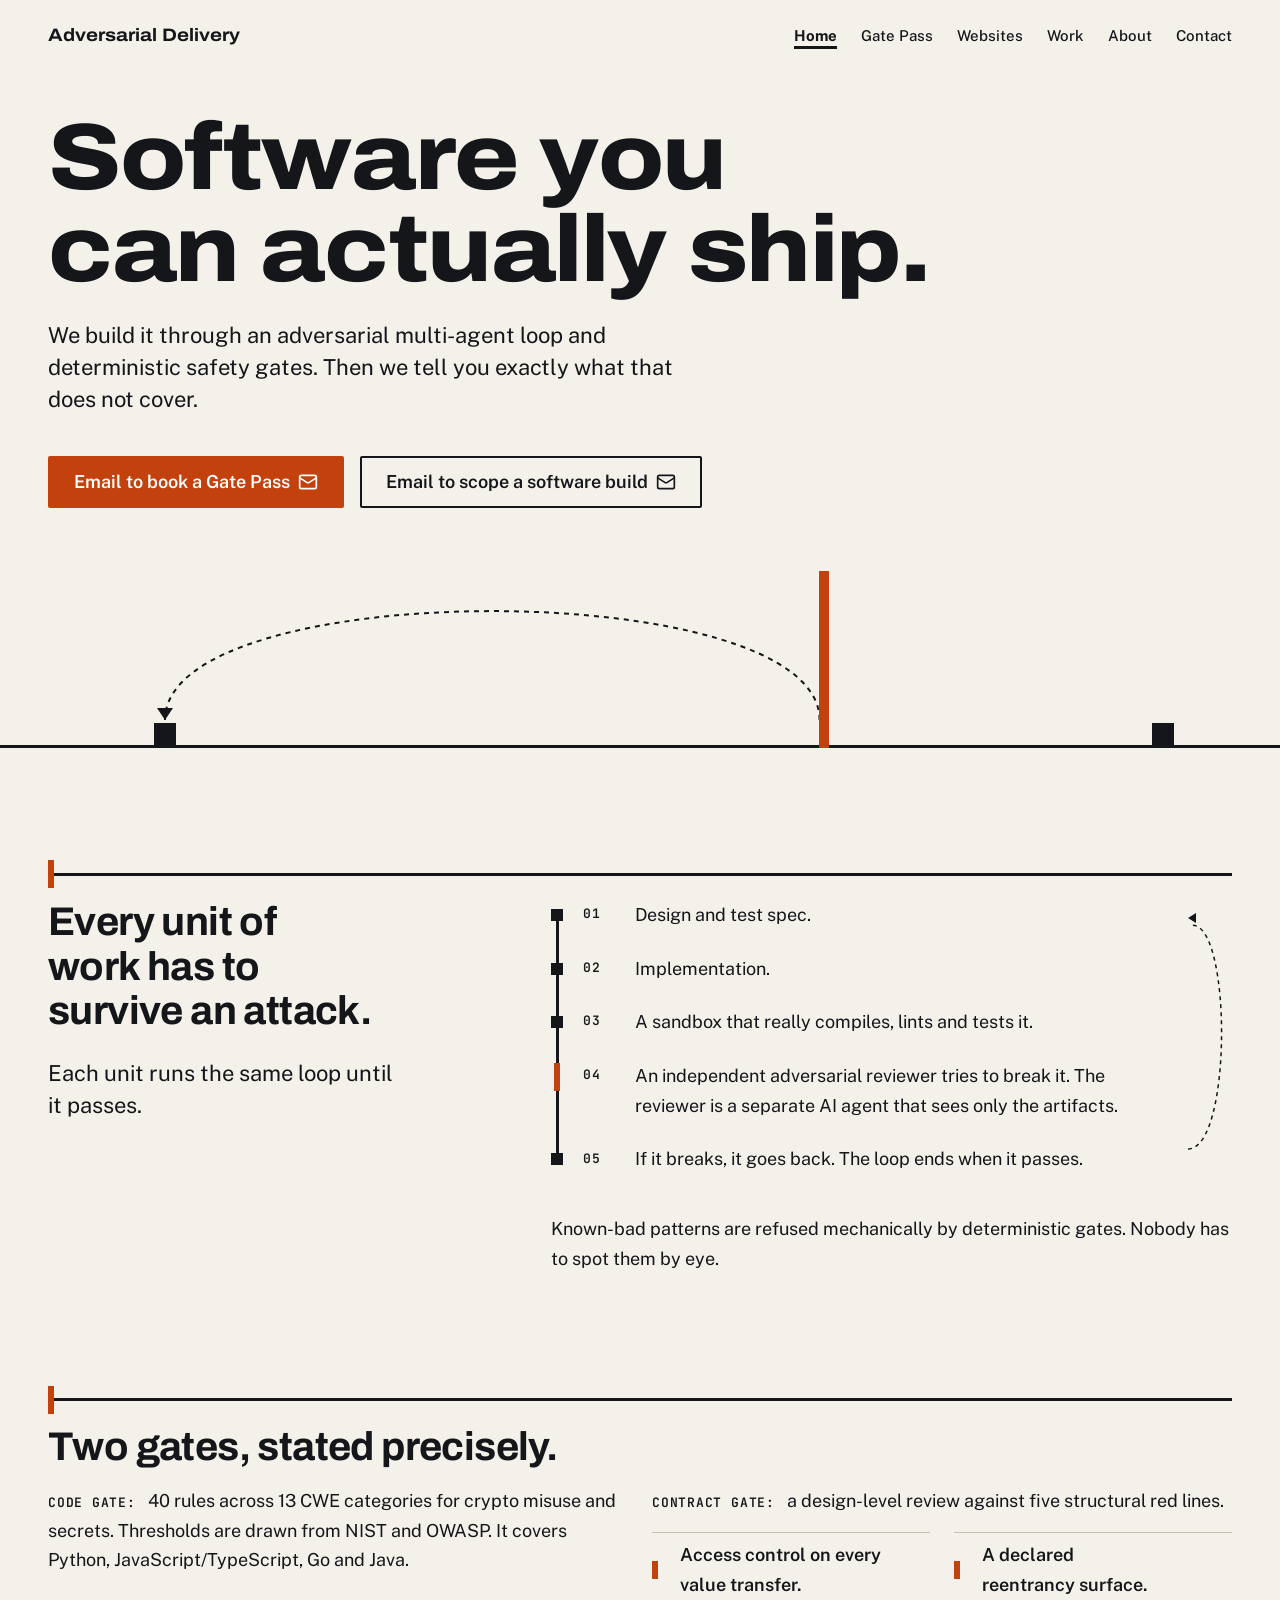
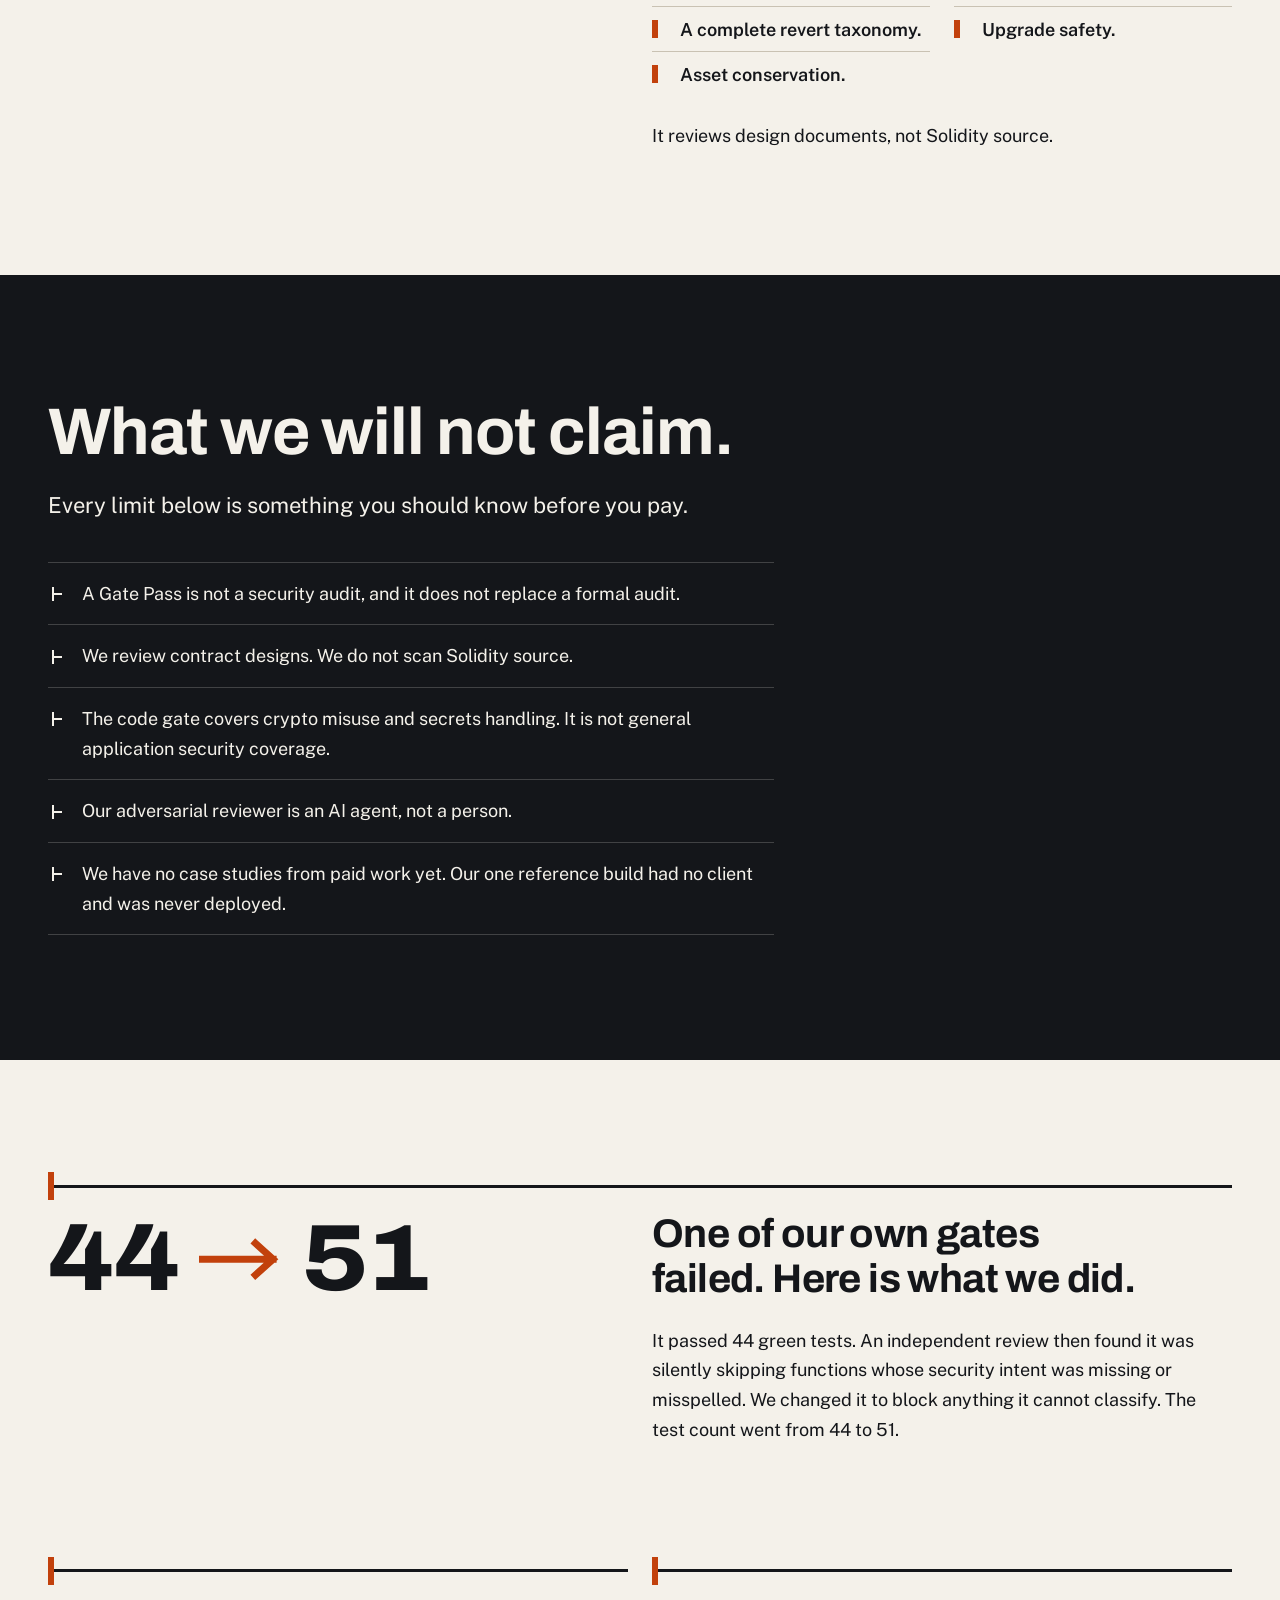
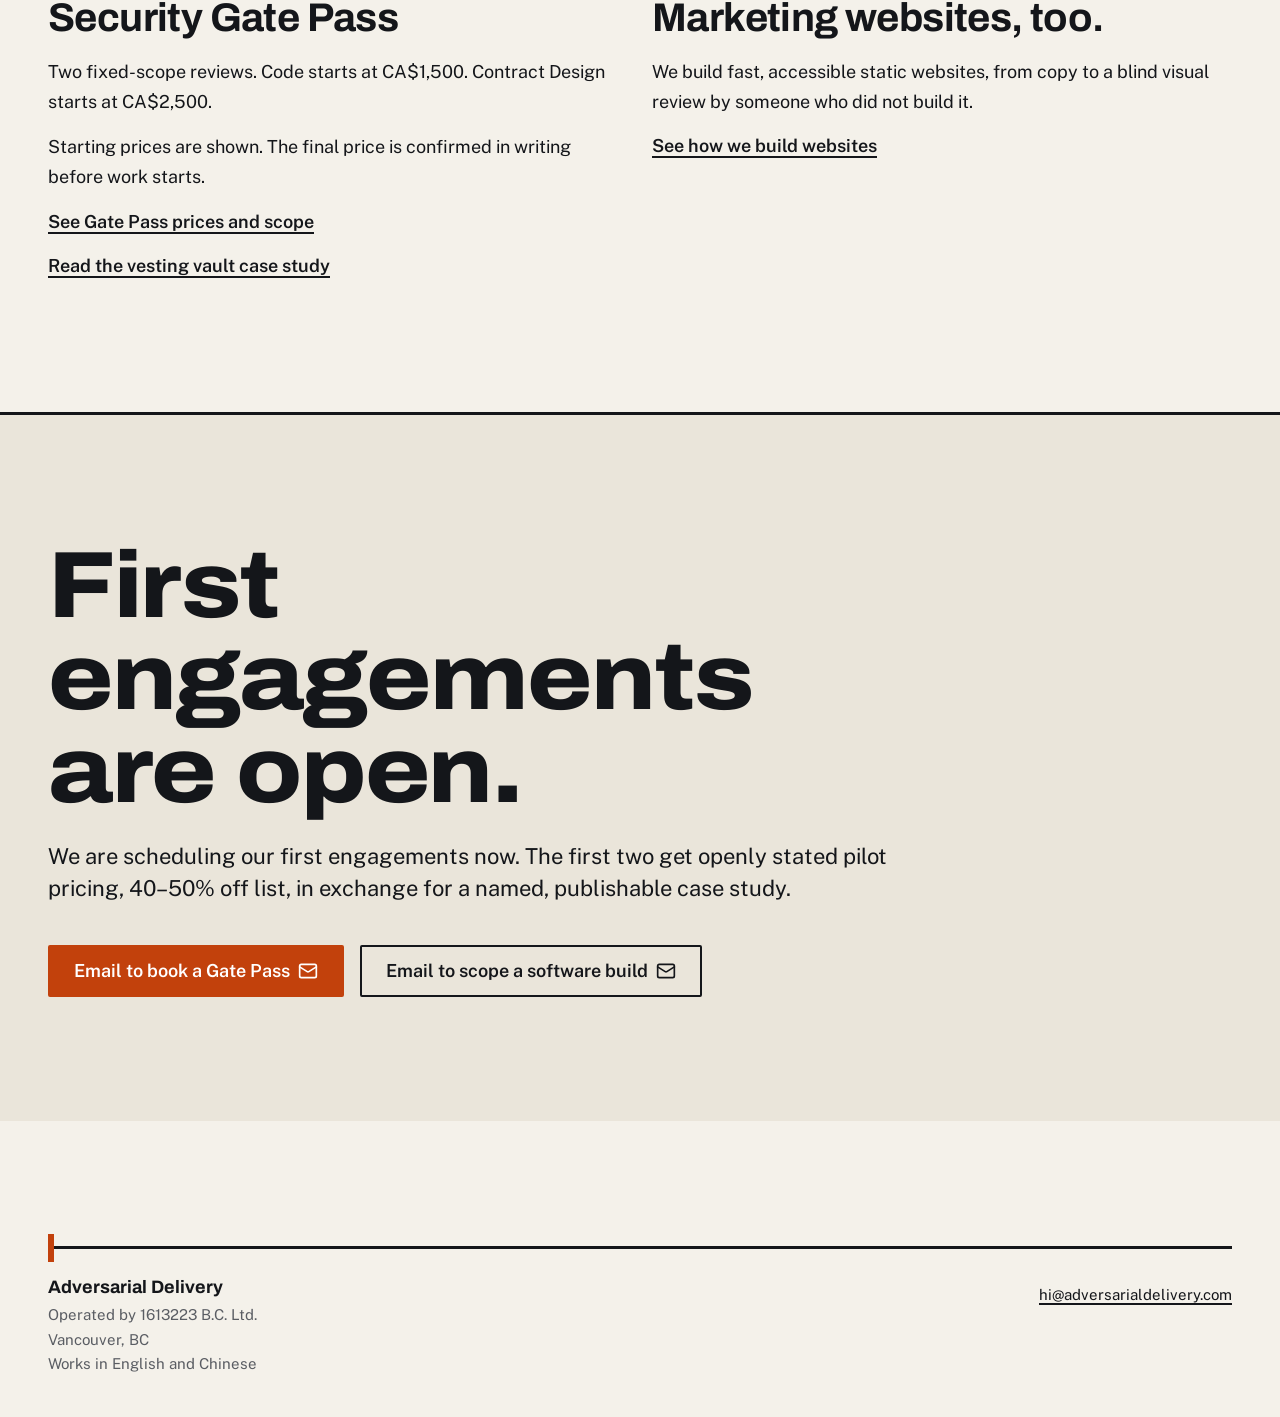
==== commit 6c191680: "Site update: red lines grouped under Contract Gate; hanging indent for wrapped code on phones" ====
--- a/index.html
+++ b/index.html
@@ -1 +1 @@
-<!DOCTYPE html><html lang="en"><head><meta charset="utf-8"><meta name="viewport" content="width=device-width, initial-scale=1"><title>Adversarial Delivery | Software you can actually ship</title><meta name="description" content="Software built through an adversarial multi-agent loop and deterministic safety gates, with its limits stated in plain words. Based in Vancouver, BC."><link rel="canonical" href="https://adversarialdelivery.com/"><meta property="og:title" content="Adversarial Delivery | Software you can actually ship"><meta property="og:description" content="Software built through an adversarial multi-agent loop and deterministic safety gates, with its limits stated in plain words. Based in Vancouver, BC."><meta property="og:url" content="https://adversarialdelivery.com/"><meta property="og:type" content="website"><meta property="og:site_name" content="Adversarial Delivery"><link rel="icon" href="/favicon.svg" type="image/svg+xml"><script type="application/ld+json">{"@context":"https://schema.org","@type":"Organization","name":"Adversarial Delivery","url":"https://adversarialdelivery.com/","email":"hi@adversarialdelivery.com","address":{"@type":"PostalAddress","addressLocality":"Vancouver","addressRegion":"BC"}}</script><link rel="stylesheet" href="/_astro/Base.e9b2bd8e.css"><link rel="stylesheet" href="/_astro/index.2230b03a.css"></head><body><header class="site-header" data-astro-cid-nen7h5rs><div class="wrap bar" data-astro-cid-nen7h5rs><a class="brand" href="/" data-astro-cid-nen7h5rs>Adversarial Delivery</a><nav aria-label="Main navigation" data-astro-cid-nen7h5rs><a class="nav-home" href="/" aria-current="page" data-astro-cid-nen7h5rs>Home</a><a href="/gate-pass/" data-astro-cid-nen7h5rs>Gate Pass</a><a href="/websites/" data-astro-cid-nen7h5rs>Websites</a><a href="/work/" data-astro-cid-nen7h5rs>Work</a><a href="/about/" data-astro-cid-nen7h5rs>About</a><a href="/contact/" data-astro-cid-nen7h5rs>Contact</a></nav></div></header><main data-astro-cid-lcdefpme><section class="wrap hero" data-astro-cid-lcdefpme><h1 data-astro-cid-lcdefpme>Software you can actually ship.</h1><p class="lede" data-astro-cid-lcdefpme>We build it through an adversarial multi-agent loop and deterministic safety gates. Then we tell you exactly what that does not cover.</p><div class="actions" data-astro-cid-lcdefpme><a class="btn btn-primary" href="mailto:hi@adversarialdelivery.com?subject=Security%20Gate%20Pass%20booking"><span>Email to book a Gate <span class="nw">Pass<svg class="btn-icon" xmlns="http://www.w3.org/2000/svg" width="20" height="20" viewBox="0 0 24 24" fill="none" stroke="currentColor" stroke-width="2" stroke-linecap="round" stroke-linejoin="round" aria-hidden="true" focusable="false"><path d="m22 7-8.991 5.727a2 2 0 0 1-2.009 0L2 7"></path><rect x="2" y="4" width="20" height="16" rx="2"></rect></svg></span></span></a><a class="btn btn-secondary" href="mailto:hi@adversarialdelivery.com?subject=Software%20build%3A%20scoping"><span>Email to scope a software <span class="nw">build<svg class="btn-icon" xmlns="http://www.w3.org/2000/svg" width="20" height="20" viewBox="0 0 24 24" fill="none" stroke="currentColor" stroke-width="2" stroke-linecap="round" stroke-linejoin="round" aria-hidden="true" focusable="false"><path d="m22 7-8.991 5.727a2 2 0 0 1-2.009 0L2 7"></path><rect x="2" y="4" width="20" height="16" rx="2"></rect></svg></span></span></a></div></section><div class="rail" aria-hidden="true" data-astro-cid-lcdefpme><svg class="rail-arc" viewBox="0 0 100 60" preserveAspectRatio="none" focusable="false" data-astro-cid-lcdefpme><path d="M100 60 C 100 -12 0 -12 0 60" data-astro-cid-lcdefpme></path></svg><span class="rail-head" data-astro-cid-lcdefpme></span><span class="rail-line" data-astro-cid-lcdefpme></span><span class="rail-gate" data-astro-cid-lcdefpme></span><span class="sq-ghost" data-astro-cid-lcdefpme></span><span class="sq sq-a" data-astro-cid-lcdefpme></span><span class="sq sq-b" data-astro-cid-lcdefpme></span></div><section class="wrap gap-top" data-astro-cid-lcdefpme><div class="gate-top section grid two" data-astro-cid-lcdefpme><div class="c-left" data-astro-cid-lcdefpme><h2 data-astro-cid-lcdefpme>Every unit of work has to survive an attack.</h2><p class="lead" data-astro-cid-lcdefpme>Each unit runs the same loop until it passes.</p></div><div class="c-right" data-astro-cid-lcdefpme><div class="steps" data-astro-cid-lcdefpme><ol data-astro-cid-lcdefpme><li data-astro-cid-lcdefpme>Design and test spec.</li><li data-astro-cid-lcdefpme>Implementation.</li><li data-astro-cid-lcdefpme>A sandbox that really compiles, lints and tests it.</li><li data-astro-cid-lcdefpme>An independent adversarial reviewer tries to break it. The reviewer is a separate AI agent that sees only the artifacts.</li><li data-astro-cid-lcdefpme>If it breaks, it goes back. The loop ends when it passes.</li></ol><svg class="loop-arc" viewBox="0 0 40 100" preserveAspectRatio="none" focusable="false" data-astro-cid-lcdefpme><path d="M0 97 C 40 97 40 3 4 3" data-astro-cid-lcdefpme></path></svg><span class="loop-head" data-astro-cid-lcdefpme></span></div><p class="after" data-astro-cid-lcdefpme>Known-bad patterns are refused mechanically by deterministic gates. Nobody has to spot them by eye.</p></div></div></section><section class="wrap gap-top" data-astro-cid-lcdefpme><div class="gate-top section" data-astro-cid-lcdefpme><h2 data-astro-cid-lcdefpme>Two gates, stated precisely.</h2><div class="grid specs" data-astro-cid-lcdefpme><div class="spec spec-l" data-astro-cid-lcdefpme><p data-astro-cid-lcdefpme><span class="mono-tag" data-astro-cid-lcdefpme>Code gate:</span> 40 rules across 13 CWE categories for crypto misuse and secrets. Thresholds are drawn from NIST and OWASP. It covers Python, JavaScript/TypeScript, Go and Java.</p></div><div class="spec spec-r" data-astro-cid-lcdefpme><p class="r-before" data-astro-cid-lcdefpme><span class="mono-tag" data-astro-cid-lcdefpme>Contract gate:</span> a design-level review against five structural red lines.</p><ul class="redlines" data-astro-cid-lcdefpme><li data-astro-cid-lcdefpme>Access control on every value transfer.</li><li data-astro-cid-lcdefpme>A declared reentrancy surface.</li><li data-astro-cid-lcdefpme>A complete revert taxonomy.</li><li data-astro-cid-lcdefpme>Upgrade safety.</li><li data-astro-cid-lcdefpme>Asset conservation.</li></ul><p class="r-after" data-astro-cid-lcdefpme>It reviews design documents, not Solidity source.</p></div></div></div></section><section class="band gap-top" data-astro-cid-lcdefpme><div class="wrap" data-astro-cid-lcdefpme><h2 data-astro-cid-lcdefpme>What we will not claim.</h2><p class="band-intro" data-astro-cid-lcdefpme>Every limit below is something you should know before you pay.</p><ul class="limits" data-astro-cid-lcdefpme><li data-astro-cid-lcdefpme><svg width="18" height="18" viewBox="0 0 18 18" fill="none" stroke="currentColor" stroke-width="2" aria-hidden="true" focusable="false" data-astro-cid-lcdefpme><path d="M5 2v14M5 9h9" data-astro-cid-lcdefpme></path></svg><span data-astro-cid-lcdefpme>A Gate Pass is not a security audit, and it does not replace a formal audit.</span></li><li data-astro-cid-lcdefpme><svg width="18" height="18" viewBox="0 0 18 18" fill="none" stroke="currentColor" stroke-width="2" aria-hidden="true" focusable="false" data-astro-cid-lcdefpme><path d="M5 2v14M5 9h9" data-astro-cid-lcdefpme></path></svg><span data-astro-cid-lcdefpme>We review contract designs. We do not scan Solidity source.</span></li><li data-astro-cid-lcdefpme><svg width="18" height="18" viewBox="0 0 18 18" fill="none" stroke="currentColor" stroke-width="2" aria-hidden="true" focusable="false" data-astro-cid-lcdefpme><path d="M5 2v14M5 9h9" data-astro-cid-lcdefpme></path></svg><span data-astro-cid-lcdefpme>The code gate covers crypto misuse and secrets handling. It is not general application security coverage.</span></li><li data-astro-cid-lcdefpme><svg width="18" height="18" viewBox="0 0 18 18" fill="none" stroke="currentColor" stroke-width="2" aria-hidden="true" focusable="false" data-astro-cid-lcdefpme><path d="M5 2v14M5 9h9" data-astro-cid-lcdefpme></path></svg><span data-astro-cid-lcdefpme>Our adversarial reviewer is an AI agent, not a person.</span></li><li data-astro-cid-lcdefpme><svg width="18" height="18" viewBox="0 0 18 18" fill="none" stroke="currentColor" stroke-width="2" aria-hidden="true" focusable="false" data-astro-cid-lcdefpme><path d="M5 2v14M5 9h9" data-astro-cid-lcdefpme></path></svg><span data-astro-cid-lcdefpme>We have no case studies from paid work yet. Our one reference build had no client and was never deployed.</span></li></ul></div></section><section class="wrap gap-top" data-astro-cid-lcdefpme><div class="gate-top section grid failed" data-astro-cid-lcdefpme><div class="fig" aria-hidden="true" data-astro-cid-lcdefpme><span data-astro-cid-lcdefpme>44</span><svg class="arrow" viewBox="0 0 48 24" fill="none" stroke="currentColor" stroke-width="4" stroke-linecap="square" data-astro-cid-lcdefpme><path d="M2 12H42M32 3l10 9-10 9" data-astro-cid-lcdefpme></path></svg><span data-astro-cid-lcdefpme>51</span></div><div class="fail-text" data-astro-cid-lcdefpme><h2 data-astro-cid-lcdefpme>One of our own gates failed. Here is what we did.</h2><p data-astro-cid-lcdefpme>It passed 44 green tests. An independent review then found it was silently skipping functions whose security intent was missing or misspelled. We changed it to block anything it cannot classify. The test count went from 44 to 51.</p></div></div></section><div class="wrap gap-top" data-astro-cid-lcdefpme><div class="grid pair" data-astro-cid-lcdefpme><section class="gate-top section pair-a stack" data-astro-cid-lcdefpme><h2 data-astro-cid-lcdefpme>Security Gate Pass</h2><p data-astro-cid-lcdefpme>Two fixed-scope reviews. Code starts at CA$1,500. Contract Design starts at CA$2,500.</p><p data-astro-cid-lcdefpme>Starting prices are shown. The final price is confirmed in writing before work starts.</p><p data-astro-cid-lcdefpme><a class="link-row" href="/gate-pass/" data-astro-cid-lcdefpme>See Gate Pass prices and scope</a></p><p data-astro-cid-lcdefpme><a class="link-row" href="/work/vesting-vault/" data-astro-cid-lcdefpme>Read the vesting vault case study</a></p></section><section class="gate-top section pair-b stack" data-astro-cid-lcdefpme><h2 data-astro-cid-lcdefpme>Marketing websites, too.</h2><p data-astro-cid-lcdefpme>We build fast, accessible static websites, from copy to a blind visual review by someone who did not build it.</p><p data-astro-cid-lcdefpme><a class="link-row" href="/websites/" data-astro-cid-lcdefpme>See how we build websites</a></p></section></div></div><section class="close gap-top" data-astro-cid-lcdefpme><div class="wrap" data-astro-cid-lcdefpme><h2 data-astro-cid-lcdefpme>First engagements are open.</h2><p class="open-text" data-astro-cid-lcdefpme>We are scheduling our first engagements now. The first two get openly stated pilot pricing, 40–50% off list, in exchange for a named, publishable case study.</p><div class="actions" data-astro-cid-lcdefpme><a class="btn btn-primary" href="mailto:hi@adversarialdelivery.com?subject=Security%20Gate%20Pass%20booking"><span>Email to book a Gate <span class="nw">Pass<svg class="btn-icon" xmlns="http://www.w3.org/2000/svg" width="20" height="20" viewBox="0 0 24 24" fill="none" stroke="currentColor" stroke-width="2" stroke-linecap="round" stroke-linejoin="round" aria-hidden="true" focusable="false"><path d="m22 7-8.991 5.727a2 2 0 0 1-2.009 0L2 7"></path><rect x="2" y="4" width="20" height="16" rx="2"></rect></svg></span></span></a><a class="btn btn-secondary" href="mailto:hi@adversarialdelivery.com?subject=Software%20build%3A%20scoping"><span>Email to scope a software <span class="nw">build<svg class="btn-icon" xmlns="http://www.w3.org/2000/svg" width="20" height="20" viewBox="0 0 24 24" fill="none" stroke="currentColor" stroke-width="2" stroke-linecap="round" stroke-linejoin="round" aria-hidden="true" focusable="false"><path d="m22 7-8.991 5.727a2 2 0 0 1-2.009 0L2 7"></path><rect x="2" y="4" width="20" height="16" rx="2"></rect></svg></span></span></a></div></div></section></main><footer class="site-footer" data-astro-cid-jo6i4kqk><div class="wrap" data-astro-cid-jo6i4kqk><div class="foot gate-top" data-astro-cid-jo6i4kqk><div data-astro-cid-jo6i4kqk><p class="name" data-astro-cid-jo6i4kqk>Adversarial Delivery</p><p class="line" data-astro-cid-jo6i4kqk>Operated by 1613223 B.C. Ltd.</p><p class="line" data-astro-cid-jo6i4kqk>Vancouver, BC</p><p class="line" data-astro-cid-jo6i4kqk>Works in English and Chinese</p></div><p data-astro-cid-jo6i4kqk><a href="mailto:hi@adversarialdelivery.com?subject=Enquiry%20from%20adversarialdelivery.com" data-astro-cid-jo6i4kqk>hi@adversarialdelivery.com</a></p></div></div></footer></body></html>+<!DOCTYPE html><html lang="en"><head><meta charset="utf-8"><meta name="viewport" content="width=device-width, initial-scale=1"><title>Adversarial Delivery | Software you can actually ship</title><meta name="description" content="Software built through an adversarial multi-agent loop and deterministic safety gates, with its limits stated in plain words. Based in Vancouver, BC."><link rel="canonical" href="https://adversarialdelivery.com/"><meta property="og:title" content="Adversarial Delivery | Software you can actually ship"><meta property="og:description" content="Software built through an adversarial multi-agent loop and deterministic safety gates, with its limits stated in plain words. Based in Vancouver, BC."><meta property="og:url" content="https://adversarialdelivery.com/"><meta property="og:type" content="website"><meta property="og:site_name" content="Adversarial Delivery"><link rel="icon" href="/favicon.svg" type="image/svg+xml"><script type="application/ld+json">{"@context":"https://schema.org","@type":"Organization","name":"Adversarial Delivery","url":"https://adversarialdelivery.com/","email":"hi@adversarialdelivery.com","address":{"@type":"PostalAddress","addressLocality":"Vancouver","addressRegion":"BC"}}</script><link rel="stylesheet" href="/_astro/Base.e9b2bd8e.css"><link rel="stylesheet" href="/_astro/index.bb0a85d3.css"></head><body><header class="site-header" data-astro-cid-nen7h5rs><div class="wrap bar" data-astro-cid-nen7h5rs><a class="brand" href="/" data-astro-cid-nen7h5rs>Adversarial Delivery</a><nav aria-label="Main navigation" data-astro-cid-nen7h5rs><a class="nav-home" href="/" aria-current="page" data-astro-cid-nen7h5rs>Home</a><a href="/gate-pass/" data-astro-cid-nen7h5rs>Gate Pass</a><a href="/websites/" data-astro-cid-nen7h5rs>Websites</a><a href="/work/" data-astro-cid-nen7h5rs>Work</a><a href="/about/" data-astro-cid-nen7h5rs>About</a><a href="/contact/" data-astro-cid-nen7h5rs>Contact</a></nav></div></header><main data-astro-cid-lcdefpme><section class="wrap hero" data-astro-cid-lcdefpme><h1 data-astro-cid-lcdefpme>Software you can actually ship.</h1><p class="lede" data-astro-cid-lcdefpme>We build it through an adversarial multi-agent loop and deterministic safety gates. Then we tell you exactly what that does not cover.</p><div class="actions" data-astro-cid-lcdefpme><a class="btn btn-primary" href="mailto:hi@adversarialdelivery.com?subject=Security%20Gate%20Pass%20booking"><span>Email to book a Gate <span class="nw">Pass<svg class="btn-icon" xmlns="http://www.w3.org/2000/svg" width="20" height="20" viewBox="0 0 24 24" fill="none" stroke="currentColor" stroke-width="2" stroke-linecap="round" stroke-linejoin="round" aria-hidden="true" focusable="false"><path d="m22 7-8.991 5.727a2 2 0 0 1-2.009 0L2 7"></path><rect x="2" y="4" width="20" height="16" rx="2"></rect></svg></span></span></a><a class="btn btn-secondary" href="mailto:hi@adversarialdelivery.com?subject=Software%20build%3A%20scoping"><span>Email to scope a software <span class="nw">build<svg class="btn-icon" xmlns="http://www.w3.org/2000/svg" width="20" height="20" viewBox="0 0 24 24" fill="none" stroke="currentColor" stroke-width="2" stroke-linecap="round" stroke-linejoin="round" aria-hidden="true" focusable="false"><path d="m22 7-8.991 5.727a2 2 0 0 1-2.009 0L2 7"></path><rect x="2" y="4" width="20" height="16" rx="2"></rect></svg></span></span></a></div></section><div class="rail" aria-hidden="true" data-astro-cid-lcdefpme><svg class="rail-arc" viewBox="0 0 100 60" preserveAspectRatio="none" focusable="false" data-astro-cid-lcdefpme><path d="M100 60 C 100 -12 0 -12 0 60" data-astro-cid-lcdefpme></path></svg><span class="rail-head" data-astro-cid-lcdefpme></span><span class="rail-line" data-astro-cid-lcdefpme></span><span class="rail-gate" data-astro-cid-lcdefpme></span><span class="sq-ghost" data-astro-cid-lcdefpme></span><span class="sq sq-a" data-astro-cid-lcdefpme></span><span class="sq sq-b" data-astro-cid-lcdefpme></span></div><section class="wrap gap-top" data-astro-cid-lcdefpme><div class="gate-top section grid two" data-astro-cid-lcdefpme><div class="c-left" data-astro-cid-lcdefpme><h2 data-astro-cid-lcdefpme>Every unit of work has to survive an attack.</h2><p class="lead" data-astro-cid-lcdefpme>Each unit runs the same loop until it passes.</p></div><div class="c-right" data-astro-cid-lcdefpme><div class="steps" data-astro-cid-lcdefpme><ol data-astro-cid-lcdefpme><li data-astro-cid-lcdefpme>Design and test spec.</li><li data-astro-cid-lcdefpme>Implementation.</li><li data-astro-cid-lcdefpme>A sandbox that really compiles, lints and tests it.</li><li data-astro-cid-lcdefpme>An independent adversarial reviewer tries to break it. The reviewer is a separate AI agent that sees only the artifacts.</li><li data-astro-cid-lcdefpme>If it breaks, it goes back. The loop ends when it passes.</li></ol><svg class="loop-arc" viewBox="0 0 40 100" preserveAspectRatio="none" focusable="false" data-astro-cid-lcdefpme><path d="M0 97 C 40 97 40 3 4 3" data-astro-cid-lcdefpme></path></svg><span class="loop-head" data-astro-cid-lcdefpme></span></div><p class="after" data-astro-cid-lcdefpme>Known-bad patterns are refused mechanically by deterministic gates. Nobody has to spot them by eye.</p></div></div></section><section class="wrap gap-top" data-astro-cid-lcdefpme><div class="gate-top section" data-astro-cid-lcdefpme><h2 data-astro-cid-lcdefpme>Two gates, stated precisely.</h2><div class="grid specs" data-astro-cid-lcdefpme><div class="spec spec-l" data-astro-cid-lcdefpme><p data-astro-cid-lcdefpme><span class="mono-tag" data-astro-cid-lcdefpme>Code gate:</span> 40 rules across 13 CWE categories for crypto misuse and secrets. Thresholds are drawn from NIST and OWASP. It covers Python, JavaScript/TypeScript, Go and Java.</p></div><div class="spec spec-r" data-astro-cid-lcdefpme><p class="r-before" data-astro-cid-lcdefpme><span class="mono-tag" data-astro-cid-lcdefpme>Contract gate:</span> a design-level review against five structural red lines.</p><ul class="redlines" data-astro-cid-lcdefpme><li data-astro-cid-lcdefpme>Access control on every value transfer.</li><li data-astro-cid-lcdefpme>A declared reentrancy surface.</li><li data-astro-cid-lcdefpme>A complete revert taxonomy.</li><li data-astro-cid-lcdefpme>Upgrade safety.</li><li data-astro-cid-lcdefpme>Asset conservation.</li></ul><p class="r-after" data-astro-cid-lcdefpme>It reviews design documents, not Solidity source.</p></div></div></div></section><section class="band gap-top" data-astro-cid-lcdefpme><div class="wrap" data-astro-cid-lcdefpme><h2 data-astro-cid-lcdefpme>What we will not claim.</h2><p class="band-intro" data-astro-cid-lcdefpme>Every limit below is something you should know before you pay.</p><ul class="limits" data-astro-cid-lcdefpme><li data-astro-cid-lcdefpme><svg width="18" height="18" viewBox="0 0 18 18" fill="none" stroke="currentColor" stroke-width="2" aria-hidden="true" focusable="false" data-astro-cid-lcdefpme><path d="M5 2v14M5 9h9" data-astro-cid-lcdefpme></path></svg><span data-astro-cid-lcdefpme>A Gate Pass is not a security audit, and it does not replace a formal audit.</span></li><li data-astro-cid-lcdefpme><svg width="18" height="18" viewBox="0 0 18 18" fill="none" stroke="currentColor" stroke-width="2" aria-hidden="true" focusable="false" data-astro-cid-lcdefpme><path d="M5 2v14M5 9h9" data-astro-cid-lcdefpme></path></svg><span data-astro-cid-lcdefpme>We review contract designs. We do not scan Solidity source.</span></li><li data-astro-cid-lcdefpme><svg width="18" height="18" viewBox="0 0 18 18" fill="none" stroke="currentColor" stroke-width="2" aria-hidden="true" focusable="false" data-astro-cid-lcdefpme><path d="M5 2v14M5 9h9" data-astro-cid-lcdefpme></path></svg><span data-astro-cid-lcdefpme>The code gate covers crypto misuse and secrets handling. It is not general application security coverage.</span></li><li data-astro-cid-lcdefpme><svg width="18" height="18" viewBox="0 0 18 18" fill="none" stroke="currentColor" stroke-width="2" aria-hidden="true" focusable="false" data-astro-cid-lcdefpme><path d="M5 2v14M5 9h9" data-astro-cid-lcdefpme></path></svg><span data-astro-cid-lcdefpme>Our adversarial reviewer is an AI agent, not a person.</span></li><li data-astro-cid-lcdefpme><svg width="18" height="18" viewBox="0 0 18 18" fill="none" stroke="currentColor" stroke-width="2" aria-hidden="true" focusable="false" data-astro-cid-lcdefpme><path d="M5 2v14M5 9h9" data-astro-cid-lcdefpme></path></svg><span data-astro-cid-lcdefpme>We have no case studies from paid work yet. Our one reference build had no client and was never deployed.</span></li></ul></div></section><section class="wrap gap-top" data-astro-cid-lcdefpme><div class="gate-top section grid failed" data-astro-cid-lcdefpme><div class="fig" aria-hidden="true" data-astro-cid-lcdefpme><span data-astro-cid-lcdefpme>44</span><svg class="arrow" viewBox="0 0 48 24" fill="none" stroke="currentColor" stroke-width="4" stroke-linecap="square" data-astro-cid-lcdefpme><path d="M2 12H42M32 3l10 9-10 9" data-astro-cid-lcdefpme></path></svg><span data-astro-cid-lcdefpme>51</span></div><div class="fail-text" data-astro-cid-lcdefpme><h2 data-astro-cid-lcdefpme>One of our own gates failed. Here is what we did.</h2><p data-astro-cid-lcdefpme>It passed 44 green tests. An independent review then found it was silently skipping functions whose security intent was missing or misspelled. We changed it to block anything it cannot classify. The test count went from 44 to 51.</p></div></div></section><div class="wrap gap-top" data-astro-cid-lcdefpme><div class="grid pair" data-astro-cid-lcdefpme><section class="gate-top section pair-a stack" data-astro-cid-lcdefpme><h2 data-astro-cid-lcdefpme>Security Gate Pass</h2><p data-astro-cid-lcdefpme>Two fixed-scope reviews. Code starts at CA$1,500. Contract Design starts at CA$2,500.</p><p data-astro-cid-lcdefpme>Starting prices are shown. The final price is confirmed in writing before work starts.</p><p data-astro-cid-lcdefpme><a class="link-row" href="/gate-pass/" data-astro-cid-lcdefpme>See Gate Pass prices and scope</a></p><p data-astro-cid-lcdefpme><a class="link-row" href="/work/vesting-vault/" data-astro-cid-lcdefpme>Read the vesting vault case study</a></p></section><section class="gate-top section pair-b stack" data-astro-cid-lcdefpme><h2 data-astro-cid-lcdefpme>Marketing websites, too.</h2><p data-astro-cid-lcdefpme>We build fast, accessible static websites, from copy to a blind visual review by someone who did not build it.</p><p data-astro-cid-lcdefpme><a class="link-row" href="/websites/" data-astro-cid-lcdefpme>See how we build websites</a></p></section></div></div><section class="close gap-top" data-astro-cid-lcdefpme><div class="wrap" data-astro-cid-lcdefpme><h2 data-astro-cid-lcdefpme>First engagements are open.</h2><p class="open-text" data-astro-cid-lcdefpme>We are scheduling our first engagements now. The first two get openly stated pilot pricing, 40–50% off list, in exchange for a named, publishable case study.</p><div class="actions" data-astro-cid-lcdefpme><a class="btn btn-primary" href="mailto:hi@adversarialdelivery.com?subject=Security%20Gate%20Pass%20booking"><span>Email to book a Gate <span class="nw">Pass<svg class="btn-icon" xmlns="http://www.w3.org/2000/svg" width="20" height="20" viewBox="0 0 24 24" fill="none" stroke="currentColor" stroke-width="2" stroke-linecap="round" stroke-linejoin="round" aria-hidden="true" focusable="false"><path d="m22 7-8.991 5.727a2 2 0 0 1-2.009 0L2 7"></path><rect x="2" y="4" width="20" height="16" rx="2"></rect></svg></span></span></a><a class="btn btn-secondary" href="mailto:hi@adversarialdelivery.com?subject=Software%20build%3A%20scoping"><span>Email to scope a software <span class="nw">build<svg class="btn-icon" xmlns="http://www.w3.org/2000/svg" width="20" height="20" viewBox="0 0 24 24" fill="none" stroke="currentColor" stroke-width="2" stroke-linecap="round" stroke-linejoin="round" aria-hidden="true" focusable="false"><path d="m22 7-8.991 5.727a2 2 0 0 1-2.009 0L2 7"></path><rect x="2" y="4" width="20" height="16" rx="2"></rect></svg></span></span></a></div></div></section></main><footer class="site-footer" data-astro-cid-jo6i4kqk><div class="wrap" data-astro-cid-jo6i4kqk><div class="foot gate-top" data-astro-cid-jo6i4kqk><div data-astro-cid-jo6i4kqk><p class="name" data-astro-cid-jo6i4kqk>Adversarial Delivery</p><p class="line" data-astro-cid-jo6i4kqk>Operated by 1613223 B.C. Ltd.</p><p class="line" data-astro-cid-jo6i4kqk>Vancouver, BC</p><p class="line" data-astro-cid-jo6i4kqk>Works in English and Chinese</p></div><p data-astro-cid-jo6i4kqk><a href="mailto:hi@adversarialdelivery.com?subject=Enquiry%20from%20adversarialdelivery.com" data-astro-cid-jo6i4kqk>hi@adversarialdelivery.com</a></p></div></div></footer></body></html>
--- a/_astro/index.bb0a85d3.css
+++ b/_astro/index.bb0a85d3.css
@@ -0,0 +1 @@
+.hero[data-astro-cid-lcdefpme]{padding-top:var(--space-4)}.hero[data-astro-cid-lcdefpme] h1[data-astro-cid-lcdefpme]{font-size:var(--text-2xl);max-width:11em;line-height:.98}.lede[data-astro-cid-lcdefpme]{margin-top:var(--space-3);font-size:var(--text-lg);max-width:30em;line-height:1.45}.hero[data-astro-cid-lcdefpme] .actions[data-astro-cid-lcdefpme]{margin-top:var(--space-4)}.rail[data-astro-cid-lcdefpme]{--gate-x:64%;--h:clamp(150px, 24vh, 230px);--gate-h:calc(var(--h) * .82);--arc-h:calc(var(--h) * .56);--sq:22px;height:var(--h);margin-top:var(--space-3);position:relative;overflow:hidden}.rail-line[data-astro-cid-lcdefpme]{height:var(--rule-heavy);background:var(--color-text);position:absolute;bottom:0;left:0;right:0}.rail-gate[data-astro-cid-lcdefpme]{left:var(--gate-x);width:10px;height:var(--gate-h);background:var(--color-accent);position:absolute;bottom:0}.rail-arc[data-astro-cid-lcdefpme]{left:calc(12% + var(--sq) / 2);width:calc(var(--gate-x) - 12% - var(--sq) / 2);bottom:calc(var(--sq) + 6px);height:var(--arc-h);position:absolute;overflow:visible}.rail-arc[data-astro-cid-lcdefpme] path[data-astro-cid-lcdefpme]{fill:none;stroke:var(--color-text);stroke-width:2px;stroke-dasharray:5 5;vector-effect:non-scaling-stroke}.rail-head[data-astro-cid-lcdefpme]{left:calc(12% + var(--sq) / 2 - 8px);bottom:calc(var(--sq) + 6px);border:8px solid #0000;border-top:12px solid var(--color-text);border-bottom:0;position:absolute}.sq[data-astro-cid-lcdefpme]{width:var(--sq);height:var(--sq);background:var(--color-text);bottom:var(--rule-heavy);position:absolute}.sq-ghost[data-astro-cid-lcdefpme]{left:12%;bottom:var(--rule-heavy);width:var(--sq);height:var(--sq);border:2px dashed var(--color-text);position:absolute}.sq-a[data-astro-cid-lcdefpme]{left:12%}.sq-b[data-astro-cid-lcdefpme]{left:90%}@media (prefers-reduced-motion:no-preference){.sq-a[data-astro-cid-lcdefpme]{animation:2.4s cubic-bezier(.2,.7,.2,1) both bounce}.sq-b[data-astro-cid-lcdefpme]{animation:2.2s cubic-bezier(.2,.7,.2,1) .2s both pass}}@keyframes bounce{0%{left:12%;bottom:var(--rule-heavy)}40%{left:calc(var(--gate-x) - var(--sq));bottom:var(--rule-heavy)}70%{left:calc((12% + var(--gate-x)) / 2);bottom:var(--arc-h)}to{left:12%;bottom:var(--rule-heavy)}}@keyframes pass{0%{left:4%}to{left:90%}}@media (width<=759px){.hero[data-astro-cid-lcdefpme] h1[data-astro-cid-lcdefpme]{max-width:none}.lede[data-astro-cid-lcdefpme]{font-size:var(--text-lede-compact)}.rail[data-astro-cid-lcdefpme]{--gate-x:78%;--h:150px;--gate-h:130px;--arc-h:84px;--sq:18px;margin-top:var(--space-4)}.sq-b[data-astro-cid-lcdefpme]{display:none}}.c-left[data-astro-cid-lcdefpme] h2[data-astro-cid-lcdefpme],.fail-text[data-astro-cid-lcdefpme] h2[data-astro-cid-lcdefpme],.band[data-astro-cid-lcdefpme] h2[data-astro-cid-lcdefpme]{margin-bottom:var(--space-3)}.lead[data-astro-cid-lcdefpme]{font-size:var(--text-lg);line-height:1.45}.c-left[data-astro-cid-lcdefpme]{grid-column:1/span 4}.c-right[data-astro-cid-lcdefpme]{grid-column:6/span 7}.two[data-astro-cid-lcdefpme]{row-gap:var(--space-3)}.steps[data-astro-cid-lcdefpme]{padding-right:64px;position:relative}.steps[data-astro-cid-lcdefpme] ol[data-astro-cid-lcdefpme]{counter-reset:step;padding-left:0;position:relative}.steps[data-astro-cid-lcdefpme] ol[data-astro-cid-lcdefpme]:before{content:"";width:var(--rule-heavy);background:var(--color-text);position:absolute;top:.9em;bottom:.9em;left:5px}.steps[data-astro-cid-lcdefpme] li[data-astro-cid-lcdefpme]{counter-increment:step;padding:0 0 var(--space-3) 84px;position:relative}.steps[data-astro-cid-lcdefpme] li[data-astro-cid-lcdefpme]:last-child{padding-bottom:0}.steps[data-astro-cid-lcdefpme] li[data-astro-cid-lcdefpme]:before{content:counter(step, decimal-leading-zero);font-family:var(--font-mono);font-weight:600;font-size:var(--text-xs);letter-spacing:.06em;position:absolute;top:.25em;left:32px}.steps[data-astro-cid-lcdefpme] li[data-astro-cid-lcdefpme]:after{content:"";background:var(--color-text);width:12px;height:12px;position:absolute;top:.5em;left:0}.steps[data-astro-cid-lcdefpme] li[data-astro-cid-lcdefpme]:nth-child(4):after{background:var(--color-accent);width:6px;height:28px;top:.1em;left:3px}.loop-arc[data-astro-cid-lcdefpme]{width:44px;height:calc(100% - 2em);position:absolute;top:1em;bottom:1em;right:0;overflow:visible}.loop-arc[data-astro-cid-lcdefpme] path[data-astro-cid-lcdefpme]{fill:none;stroke:var(--color-text);stroke-width:1.5px;stroke-dasharray:4 4;vector-effect:non-scaling-stroke}.loop-head[data-astro-cid-lcdefpme]{border:5px solid #0000;border-right:8px solid var(--color-text);border-left:0;position:absolute;top:calc(1em - 5px);right:36px}.after[data-astro-cid-lcdefpme]{margin-top:var(--space-4)}.specs[data-astro-cid-lcdefpme]{row-gap:var(--space-3);margin-top:var(--space-2)}.spec-l[data-astro-cid-lcdefpme]{grid-column:1/span 6}.spec-r[data-astro-cid-lcdefpme]{display:contents}.redlines[data-astro-cid-lcdefpme]+p[data-astro-cid-lcdefpme]{margin-top:var(--space-3)}.spec[data-astro-cid-lcdefpme]>p[data-astro-cid-lcdefpme]+[data-astro-cid-lcdefpme]{margin-top:var(--space-2)}@media (width>=760px){.spec-r[data-astro-cid-lcdefpme]{grid-column:7/span 6;display:block}.spec-l[data-astro-cid-lcdefpme]{grid-row:1}.spec-r[data-astro-cid-lcdefpme] .redlines[data-astro-cid-lcdefpme]{column-gap:var(--col-gap);margin-top:var(--space-3);grid-template-columns:repeat(2,1fr);display:grid}.redlines[data-astro-cid-lcdefpme] li[data-astro-cid-lcdefpme]{padding:28px 0 var(--space-1);border-top:var(--rule-heavy) solid var(--color-text);border-bottom:0}.redlines[data-astro-cid-lcdefpme] li[data-astro-cid-lcdefpme]:last-child{border-bottom:0}.redlines[data-astro-cid-lcdefpme] li[data-astro-cid-lcdefpme]:before{margin-top:0;top:0}.spec-r[data-astro-cid-lcdefpme] .r-after[data-astro-cid-lcdefpme]{margin-top:var(--space-3)}}.spec[data-astro-cid-lcdefpme] .mono-tag[data-astro-cid-lcdefpme]{margin-right:var(--space-1);display:inline-block}.redlines[data-astro-cid-lcdefpme] li[data-astro-cid-lcdefpme]{border-top:var(--rule-thin) solid var(--color-line);padding:.4em 0 .4em 28px;font-weight:600;position:relative}@media (width<=759px){.redlines[data-astro-cid-lcdefpme] li[data-astro-cid-lcdefpme]:last-child{border-bottom:var(--rule-thin) solid var(--color-line)}}.redlines[data-astro-cid-lcdefpme] li[data-astro-cid-lcdefpme]:before{content:"";background:var(--color-accent);width:6px;height:18px;margin-top:-9px;position:absolute;top:50%;left:0}.band[data-astro-cid-lcdefpme]{background:var(--color-code-bg);color:var(--color-code-text);padding-block:var(--space-6)}.band[data-astro-cid-lcdefpme] h2[data-astro-cid-lcdefpme]{font-size:calc(var(--text-2xl) * .7);max-width:12em;line-height:1}.band-intro[data-astro-cid-lcdefpme]{font-size:var(--text-lg);margin-top:0;line-height:1.45}.limits[data-astro-cid-lcdefpme]{margin-top:var(--space-4);max-width:var(--measure)}.limits[data-astro-cid-lcdefpme] li[data-astro-cid-lcdefpme]{gap:var(--space-2);padding:var(--space-2) 0;border-top:var(--rule-thin) solid var(--color-line-on-dark);display:flex}.limits[data-astro-cid-lcdefpme] li[data-astro-cid-lcdefpme]:last-child{border-bottom:var(--rule-thin) solid var(--color-line-on-dark)}.limits[data-astro-cid-lcdefpme] svg[data-astro-cid-lcdefpme]{flex:none;margin-top:.35em}.band[data-astro-cid-lcdefpme] [data-astro-cid-lcdefpme]:focus-visible{outline-color:var(--color-code-text)}.failed[data-astro-cid-lcdefpme]{align-items:start;row-gap:var(--space-3)}.fig[data-astro-cid-lcdefpme]{font-family:var(--font-display);font-weight:800;font-stretch:112%;font-size:var(--text-2xl);flex-wrap:wrap;grid-column:1/span 5;gap:0 .2em;line-height:1;display:flex}.fig[data-astro-cid-lcdefpme] .arrow[data-astro-cid-lcdefpme]{color:var(--color-accent);flex:none;align-self:center;width:.9em;height:.45em}.fail-text[data-astro-cid-lcdefpme]{grid-column:7/span 6}.fail-text[data-astro-cid-lcdefpme] p[data-astro-cid-lcdefpme]{margin-top:var(--space-2)}.pair[data-astro-cid-lcdefpme]{row-gap:var(--space-5)}.pair-a[data-astro-cid-lcdefpme]{grid-column:1/span 6}.pair-b[data-astro-cid-lcdefpme]{grid-column:7/span 6}.pair[data-astro-cid-lcdefpme] .stack[data-astro-cid-lcdefpme]>[data-astro-cid-lcdefpme]+[data-astro-cid-lcdefpme]{margin-top:var(--space-2)}.pair[data-astro-cid-lcdefpme] .link-row[data-astro-cid-lcdefpme]+.link-row[data-astro-cid-lcdefpme]{margin-top:0}.pair[data-astro-cid-lcdefpme] .stack[data-astro-cid-lcdefpme]>p[data-astro-cid-lcdefpme]:has(>.link-row){margin-top:var(--space-1)}.pair[data-astro-cid-lcdefpme] .stack[data-astro-cid-lcdefpme]>p[data-astro-cid-lcdefpme]:has(>.link-row)+p[data-astro-cid-lcdefpme]:has(>.link-row){margin-top:0}.close[data-astro-cid-lcdefpme]{background:var(--color-surface);border-top:var(--rule-heavy) solid var(--color-text);padding-block:var(--space-6);margin-bottom:0}.close[data-astro-cid-lcdefpme] h2[data-astro-cid-lcdefpme]{font-size:var(--text-2xl);max-width:10em;margin-bottom:var(--space-3);font-weight:800;font-stretch:112%;line-height:.98}.open-text[data-astro-cid-lcdefpme]{margin-bottom:var(--space-4);font-size:var(--text-lg);line-height:1.45}@media (width<=759px){.grid[data-astro-cid-lcdefpme]{display:block}.c-right[data-astro-cid-lcdefpme],.c-left[data-astro-cid-lcdefpme]{grid-column:auto}.c-right[data-astro-cid-lcdefpme]{margin-top:var(--space-4)}.steps[data-astro-cid-lcdefpme]{padding-right:36px}.steps[data-astro-cid-lcdefpme] li[data-astro-cid-lcdefpme]{padding-left:72px}.steps[data-astro-cid-lcdefpme] li[data-astro-cid-lcdefpme]:before{left:28px}.loop-arc[data-astro-cid-lcdefpme]{width:24px}.loop-head[data-astro-cid-lcdefpme]{right:16px}.r-before[data-astro-cid-lcdefpme]{margin-top:var(--space-4)}.fig[data-astro-cid-lcdefpme]{font-size:var(--text-fig-compact);padding-bottom:var(--space-2);border-bottom:var(--rule-thin) solid var(--color-line);flex-wrap:nowrap;align-items:center}.fail-text[data-astro-cid-lcdefpme]{margin-top:var(--space-2)}.fail-text[data-astro-cid-lcdefpme] h2[data-astro-cid-lcdefpme]{margin-bottom:var(--space-2)}.close[data-astro-cid-lcdefpme] h2[data-astro-cid-lcdefpme]{font-size:var(--text-close-compact)}.pair-b[data-astro-cid-lcdefpme]{margin-top:var(--space-5)}.band[data-astro-cid-lcdefpme] h2[data-astro-cid-lcdefpme]{font-size:var(--text-xl)}}
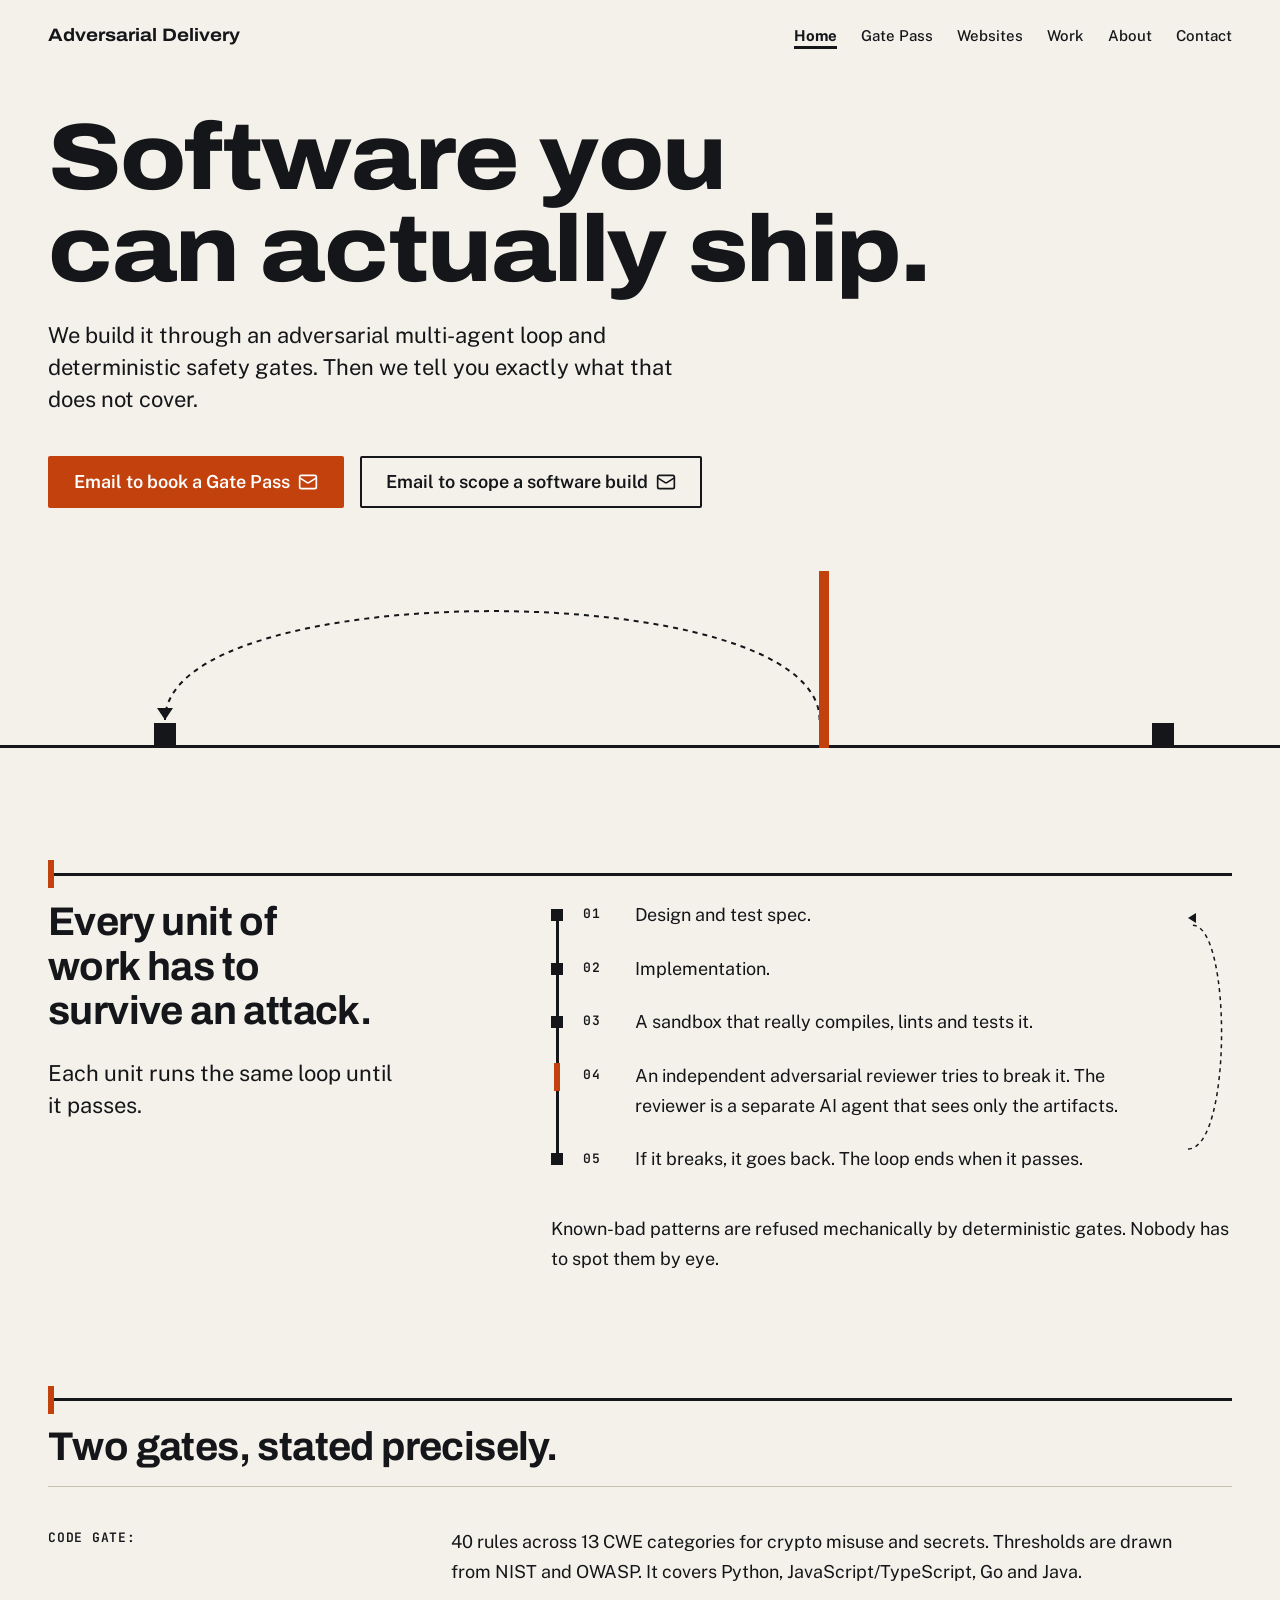
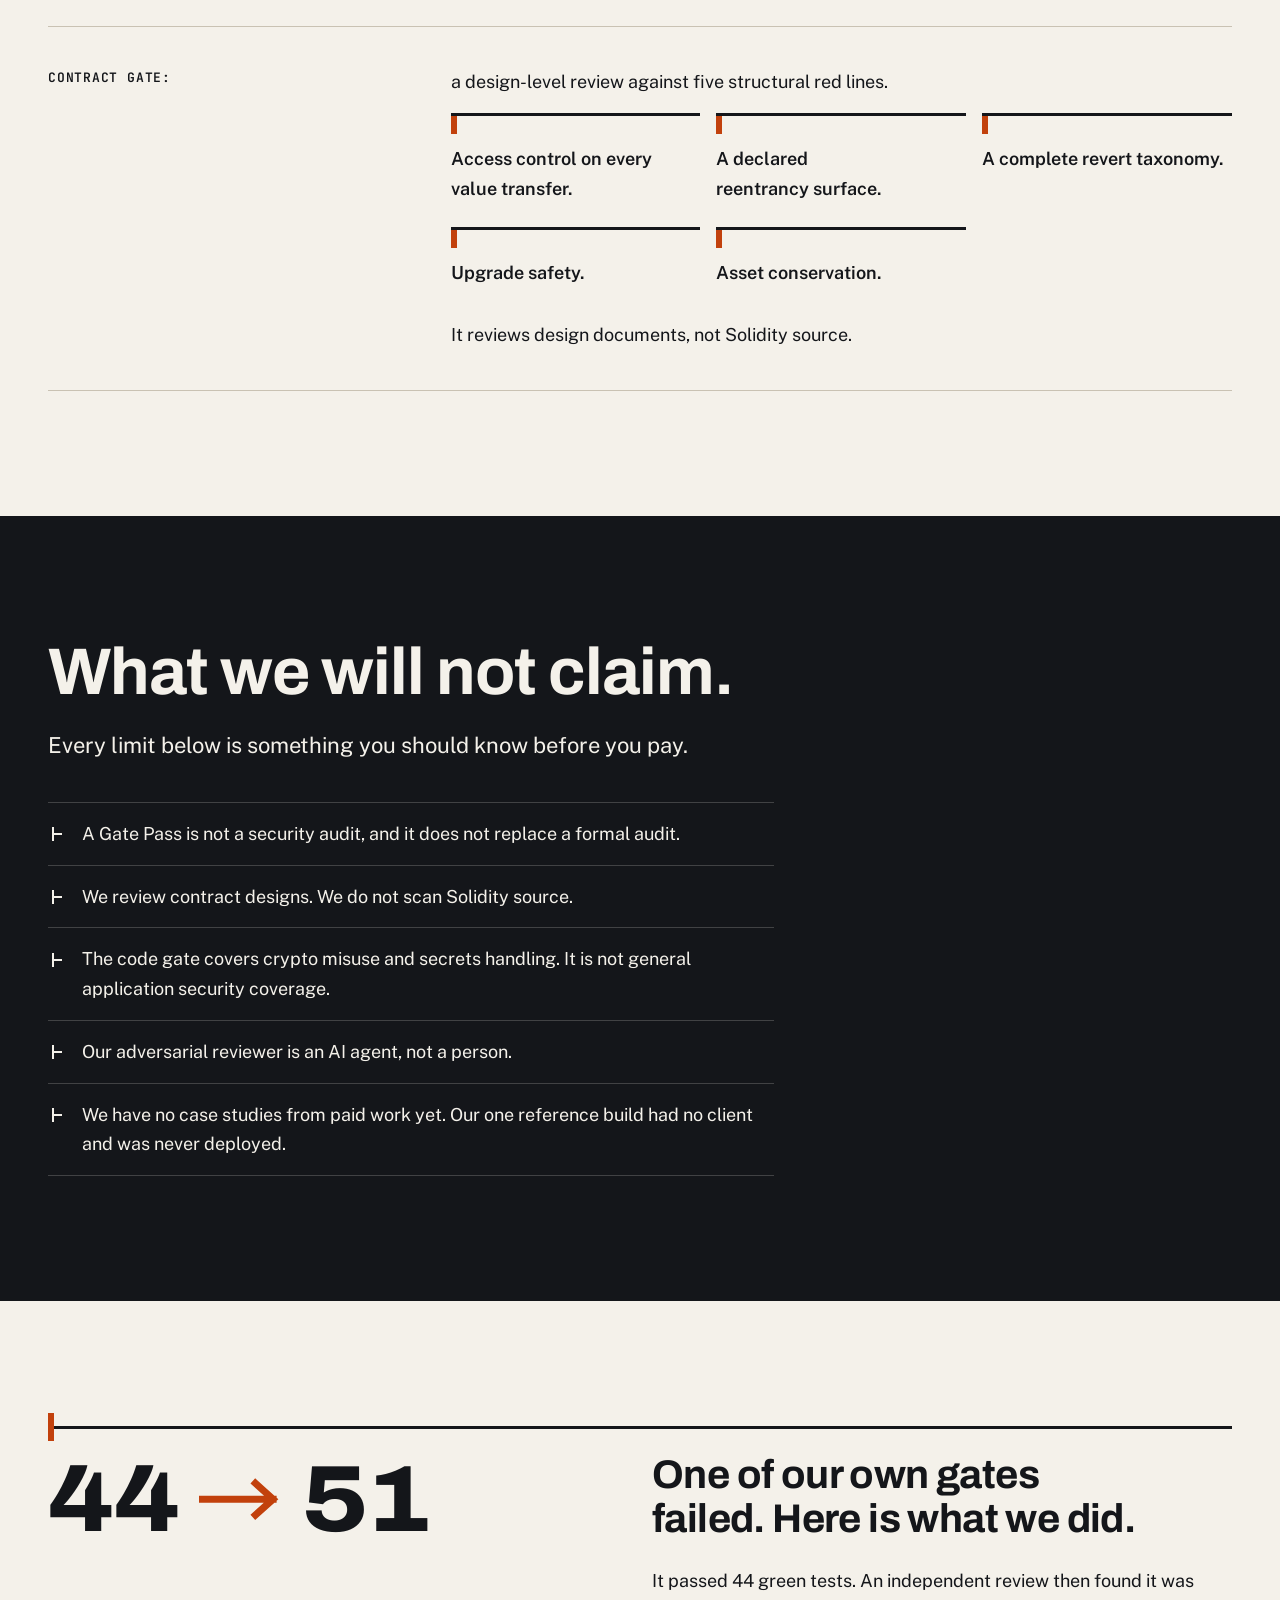
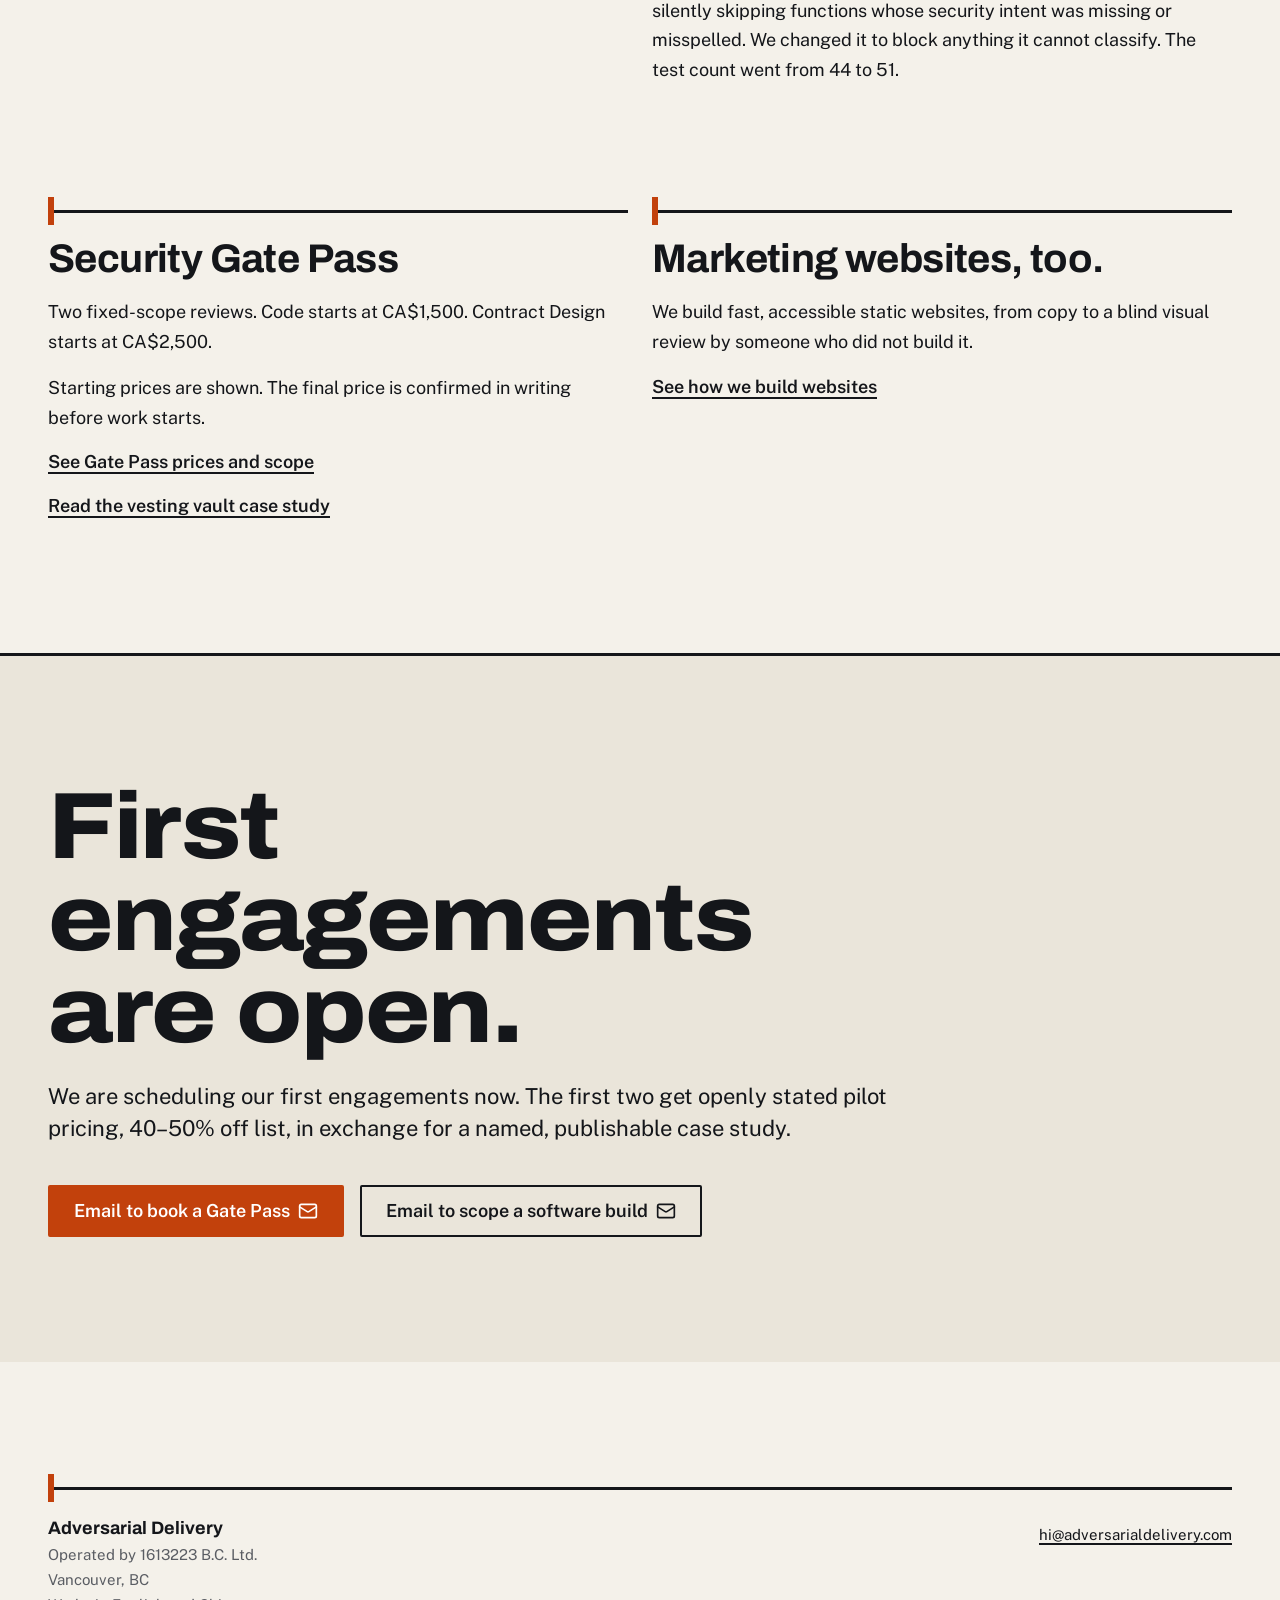
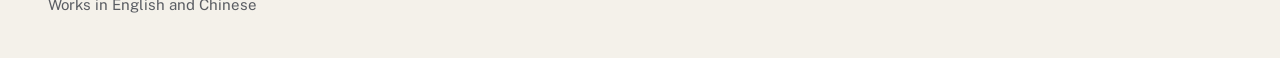
==== commit 62767951: "Home: rework Two gates section into two equal gate rows Co-Authored-By: Claude Opus 5.5 <noreply@ant" ====
--- a/index.html
+++ b/index.html
@@ -1 +1 @@
-<!DOCTYPE html><html lang="en"><head><meta charset="utf-8"><meta name="viewport" content="width=device-width, initial-scale=1"><title>Adversarial Delivery | Software you can actually ship</title><meta name="description" content="Software built through an adversarial multi-agent loop and deterministic safety gates, with its limits stated in plain words. Based in Vancouver, BC."><link rel="canonical" href="https://adversarialdelivery.com/"><meta property="og:title" content="Adversarial Delivery | Software you can actually ship"><meta property="og:description" content="Software built through an adversarial multi-agent loop and deterministic safety gates, with its limits stated in plain words. Based in Vancouver, BC."><meta property="og:url" content="https://adversarialdelivery.com/"><meta property="og:type" content="website"><meta property="og:site_name" content="Adversarial Delivery"><link rel="icon" href="/favicon.svg" type="image/svg+xml"><script type="application/ld+json">{"@context":"https://schema.org","@type":"Organization","name":"Adversarial Delivery","url":"https://adversarialdelivery.com/","email":"hi@adversarialdelivery.com","address":{"@type":"PostalAddress","addressLocality":"Vancouver","addressRegion":"BC"}}</script><link rel="stylesheet" href="/_astro/Base.e9b2bd8e.css"><link rel="stylesheet" href="/_astro/index.bb0a85d3.css"></head><body><header class="site-header" data-astro-cid-nen7h5rs><div class="wrap bar" data-astro-cid-nen7h5rs><a class="brand" href="/" data-astro-cid-nen7h5rs>Adversarial Delivery</a><nav aria-label="Main navigation" data-astro-cid-nen7h5rs><a class="nav-home" href="/" aria-current="page" data-astro-cid-nen7h5rs>Home</a><a href="/gate-pass/" data-astro-cid-nen7h5rs>Gate Pass</a><a href="/websites/" data-astro-cid-nen7h5rs>Websites</a><a href="/work/" data-astro-cid-nen7h5rs>Work</a><a href="/about/" data-astro-cid-nen7h5rs>About</a><a href="/contact/" data-astro-cid-nen7h5rs>Contact</a></nav></div></header><main data-astro-cid-lcdefpme><section class="wrap hero" data-astro-cid-lcdefpme><h1 data-astro-cid-lcdefpme>Software you can actually ship.</h1><p class="lede" data-astro-cid-lcdefpme>We build it through an adversarial multi-agent loop and deterministic safety gates. Then we tell you exactly what that does not cover.</p><div class="actions" data-astro-cid-lcdefpme><a class="btn btn-primary" href="mailto:hi@adversarialdelivery.com?subject=Security%20Gate%20Pass%20booking"><span>Email to book a Gate <span class="nw">Pass<svg class="btn-icon" xmlns="http://www.w3.org/2000/svg" width="20" height="20" viewBox="0 0 24 24" fill="none" stroke="currentColor" stroke-width="2" stroke-linecap="round" stroke-linejoin="round" aria-hidden="true" focusable="false"><path d="m22 7-8.991 5.727a2 2 0 0 1-2.009 0L2 7"></path><rect x="2" y="4" width="20" height="16" rx="2"></rect></svg></span></span></a><a class="btn btn-secondary" href="mailto:hi@adversarialdelivery.com?subject=Software%20build%3A%20scoping"><span>Email to scope a software <span class="nw">build<svg class="btn-icon" xmlns="http://www.w3.org/2000/svg" width="20" height="20" viewBox="0 0 24 24" fill="none" stroke="currentColor" stroke-width="2" stroke-linecap="round" stroke-linejoin="round" aria-hidden="true" focusable="false"><path d="m22 7-8.991 5.727a2 2 0 0 1-2.009 0L2 7"></path><rect x="2" y="4" width="20" height="16" rx="2"></rect></svg></span></span></a></div></section><div class="rail" aria-hidden="true" data-astro-cid-lcdefpme><svg class="rail-arc" viewBox="0 0 100 60" preserveAspectRatio="none" focusable="false" data-astro-cid-lcdefpme><path d="M100 60 C 100 -12 0 -12 0 60" data-astro-cid-lcdefpme></path></svg><span class="rail-head" data-astro-cid-lcdefpme></span><span class="rail-line" data-astro-cid-lcdefpme></span><span class="rail-gate" data-astro-cid-lcdefpme></span><span class="sq-ghost" data-astro-cid-lcdefpme></span><span class="sq sq-a" data-astro-cid-lcdefpme></span><span class="sq sq-b" data-astro-cid-lcdefpme></span></div><section class="wrap gap-top" data-astro-cid-lcdefpme><div class="gate-top section grid two" data-astro-cid-lcdefpme><div class="c-left" data-astro-cid-lcdefpme><h2 data-astro-cid-lcdefpme>Every unit of work has to survive an attack.</h2><p class="lead" data-astro-cid-lcdefpme>Each unit runs the same loop until it passes.</p></div><div class="c-right" data-astro-cid-lcdefpme><div class="steps" data-astro-cid-lcdefpme><ol data-astro-cid-lcdefpme><li data-astro-cid-lcdefpme>Design and test spec.</li><li data-astro-cid-lcdefpme>Implementation.</li><li data-astro-cid-lcdefpme>A sandbox that really compiles, lints and tests it.</li><li data-astro-cid-lcdefpme>An independent adversarial reviewer tries to break it. The reviewer is a separate AI agent that sees only the artifacts.</li><li data-astro-cid-lcdefpme>If it breaks, it goes back. The loop ends when it passes.</li></ol><svg class="loop-arc" viewBox="0 0 40 100" preserveAspectRatio="none" focusable="false" data-astro-cid-lcdefpme><path d="M0 97 C 40 97 40 3 4 3" data-astro-cid-lcdefpme></path></svg><span class="loop-head" data-astro-cid-lcdefpme></span></div><p class="after" data-astro-cid-lcdefpme>Known-bad patterns are refused mechanically by deterministic gates. Nobody has to spot them by eye.</p></div></div></section><section class="wrap gap-top" data-astro-cid-lcdefpme><div class="gate-top section" data-astro-cid-lcdefpme><h2 data-astro-cid-lcdefpme>Two gates, stated precisely.</h2><div class="grid specs" data-astro-cid-lcdefpme><div class="spec spec-l" data-astro-cid-lcdefpme><p data-astro-cid-lcdefpme><span class="mono-tag" data-astro-cid-lcdefpme>Code gate:</span> 40 rules across 13 CWE categories for crypto misuse and secrets. Thresholds are drawn from NIST and OWASP. It covers Python, JavaScript/TypeScript, Go and Java.</p></div><div class="spec spec-r" data-astro-cid-lcdefpme><p class="r-before" data-astro-cid-lcdefpme><span class="mono-tag" data-astro-cid-lcdefpme>Contract gate:</span> a design-level review against five structural red lines.</p><ul class="redlines" data-astro-cid-lcdefpme><li data-astro-cid-lcdefpme>Access control on every value transfer.</li><li data-astro-cid-lcdefpme>A declared reentrancy surface.</li><li data-astro-cid-lcdefpme>A complete revert taxonomy.</li><li data-astro-cid-lcdefpme>Upgrade safety.</li><li data-astro-cid-lcdefpme>Asset conservation.</li></ul><p class="r-after" data-astro-cid-lcdefpme>It reviews design documents, not Solidity source.</p></div></div></div></section><section class="band gap-top" data-astro-cid-lcdefpme><div class="wrap" data-astro-cid-lcdefpme><h2 data-astro-cid-lcdefpme>What we will not claim.</h2><p class="band-intro" data-astro-cid-lcdefpme>Every limit below is something you should know before you pay.</p><ul class="limits" data-astro-cid-lcdefpme><li data-astro-cid-lcdefpme><svg width="18" height="18" viewBox="0 0 18 18" fill="none" stroke="currentColor" stroke-width="2" aria-hidden="true" focusable="false" data-astro-cid-lcdefpme><path d="M5 2v14M5 9h9" data-astro-cid-lcdefpme></path></svg><span data-astro-cid-lcdefpme>A Gate Pass is not a security audit, and it does not replace a formal audit.</span></li><li data-astro-cid-lcdefpme><svg width="18" height="18" viewBox="0 0 18 18" fill="none" stroke="currentColor" stroke-width="2" aria-hidden="true" focusable="false" data-astro-cid-lcdefpme><path d="M5 2v14M5 9h9" data-astro-cid-lcdefpme></path></svg><span data-astro-cid-lcdefpme>We review contract designs. We do not scan Solidity source.</span></li><li data-astro-cid-lcdefpme><svg width="18" height="18" viewBox="0 0 18 18" fill="none" stroke="currentColor" stroke-width="2" aria-hidden="true" focusable="false" data-astro-cid-lcdefpme><path d="M5 2v14M5 9h9" data-astro-cid-lcdefpme></path></svg><span data-astro-cid-lcdefpme>The code gate covers crypto misuse and secrets handling. It is not general application security coverage.</span></li><li data-astro-cid-lcdefpme><svg width="18" height="18" viewBox="0 0 18 18" fill="none" stroke="currentColor" stroke-width="2" aria-hidden="true" focusable="false" data-astro-cid-lcdefpme><path d="M5 2v14M5 9h9" data-astro-cid-lcdefpme></path></svg><span data-astro-cid-lcdefpme>Our adversarial reviewer is an AI agent, not a person.</span></li><li data-astro-cid-lcdefpme><svg width="18" height="18" viewBox="0 0 18 18" fill="none" stroke="currentColor" stroke-width="2" aria-hidden="true" focusable="false" data-astro-cid-lcdefpme><path d="M5 2v14M5 9h9" data-astro-cid-lcdefpme></path></svg><span data-astro-cid-lcdefpme>We have no case studies from paid work yet. Our one reference build had no client and was never deployed.</span></li></ul></div></section><section class="wrap gap-top" data-astro-cid-lcdefpme><div class="gate-top section grid failed" data-astro-cid-lcdefpme><div class="fig" aria-hidden="true" data-astro-cid-lcdefpme><span data-astro-cid-lcdefpme>44</span><svg class="arrow" viewBox="0 0 48 24" fill="none" stroke="currentColor" stroke-width="4" stroke-linecap="square" data-astro-cid-lcdefpme><path d="M2 12H42M32 3l10 9-10 9" data-astro-cid-lcdefpme></path></svg><span data-astro-cid-lcdefpme>51</span></div><div class="fail-text" data-astro-cid-lcdefpme><h2 data-astro-cid-lcdefpme>One of our own gates failed. Here is what we did.</h2><p data-astro-cid-lcdefpme>It passed 44 green tests. An independent review then found it was silently skipping functions whose security intent was missing or misspelled. We changed it to block anything it cannot classify. The test count went from 44 to 51.</p></div></div></section><div class="wrap gap-top" data-astro-cid-lcdefpme><div class="grid pair" data-astro-cid-lcdefpme><section class="gate-top section pair-a stack" data-astro-cid-lcdefpme><h2 data-astro-cid-lcdefpme>Security Gate Pass</h2><p data-astro-cid-lcdefpme>Two fixed-scope reviews. Code starts at CA$1,500. Contract Design starts at CA$2,500.</p><p data-astro-cid-lcdefpme>Starting prices are shown. The final price is confirmed in writing before work starts.</p><p data-astro-cid-lcdefpme><a class="link-row" href="/gate-pass/" data-astro-cid-lcdefpme>See Gate Pass prices and scope</a></p><p data-astro-cid-lcdefpme><a class="link-row" href="/work/vesting-vault/" data-astro-cid-lcdefpme>Read the vesting vault case study</a></p></section><section class="gate-top section pair-b stack" data-astro-cid-lcdefpme><h2 data-astro-cid-lcdefpme>Marketing websites, too.</h2><p data-astro-cid-lcdefpme>We build fast, accessible static websites, from copy to a blind visual review by someone who did not build it.</p><p data-astro-cid-lcdefpme><a class="link-row" href="/websites/" data-astro-cid-lcdefpme>See how we build websites</a></p></section></div></div><section class="close gap-top" data-astro-cid-lcdefpme><div class="wrap" data-astro-cid-lcdefpme><h2 data-astro-cid-lcdefpme>First engagements are open.</h2><p class="open-text" data-astro-cid-lcdefpme>We are scheduling our first engagements now. The first two get openly stated pilot pricing, 40–50% off list, in exchange for a named, publishable case study.</p><div class="actions" data-astro-cid-lcdefpme><a class="btn btn-primary" href="mailto:hi@adversarialdelivery.com?subject=Security%20Gate%20Pass%20booking"><span>Email to book a Gate <span class="nw">Pass<svg class="btn-icon" xmlns="http://www.w3.org/2000/svg" width="20" height="20" viewBox="0 0 24 24" fill="none" stroke="currentColor" stroke-width="2" stroke-linecap="round" stroke-linejoin="round" aria-hidden="true" focusable="false"><path d="m22 7-8.991 5.727a2 2 0 0 1-2.009 0L2 7"></path><rect x="2" y="4" width="20" height="16" rx="2"></rect></svg></span></span></a><a class="btn btn-secondary" href="mailto:hi@adversarialdelivery.com?subject=Software%20build%3A%20scoping"><span>Email to scope a software <span class="nw">build<svg class="btn-icon" xmlns="http://www.w3.org/2000/svg" width="20" height="20" viewBox="0 0 24 24" fill="none" stroke="currentColor" stroke-width="2" stroke-linecap="round" stroke-linejoin="round" aria-hidden="true" focusable="false"><path d="m22 7-8.991 5.727a2 2 0 0 1-2.009 0L2 7"></path><rect x="2" y="4" width="20" height="16" rx="2"></rect></svg></span></span></a></div></div></section></main><footer class="site-footer" data-astro-cid-jo6i4kqk><div class="wrap" data-astro-cid-jo6i4kqk><div class="foot gate-top" data-astro-cid-jo6i4kqk><div data-astro-cid-jo6i4kqk><p class="name" data-astro-cid-jo6i4kqk>Adversarial Delivery</p><p class="line" data-astro-cid-jo6i4kqk>Operated by 1613223 B.C. Ltd.</p><p class="line" data-astro-cid-jo6i4kqk>Vancouver, BC</p><p class="line" data-astro-cid-jo6i4kqk>Works in English and Chinese</p></div><p data-astro-cid-jo6i4kqk><a href="mailto:hi@adversarialdelivery.com?subject=Enquiry%20from%20adversarialdelivery.com" data-astro-cid-jo6i4kqk>hi@adversarialdelivery.com</a></p></div></div></footer></body></html>+<!DOCTYPE html><html lang="en"><head><meta charset="utf-8"><meta name="viewport" content="width=device-width, initial-scale=1"><title>Adversarial Delivery | Software you can actually ship</title><meta name="description" content="Software built through an adversarial multi-agent loop and deterministic safety gates, with its limits stated in plain words. Based in Vancouver, BC."><link rel="canonical" href="https://adversarialdelivery.com/"><meta property="og:title" content="Adversarial Delivery | Software you can actually ship"><meta property="og:description" content="Software built through an adversarial multi-agent loop and deterministic safety gates, with its limits stated in plain words. Based in Vancouver, BC."><meta property="og:url" content="https://adversarialdelivery.com/"><meta property="og:type" content="website"><meta property="og:site_name" content="Adversarial Delivery"><link rel="icon" href="/favicon.svg" type="image/svg+xml"><script type="application/ld+json">{"@context":"https://schema.org","@type":"Organization","name":"Adversarial Delivery","url":"https://adversarialdelivery.com/","email":"hi@adversarialdelivery.com","address":{"@type":"PostalAddress","addressLocality":"Vancouver","addressRegion":"BC"}}</script><link rel="stylesheet" href="/_astro/Base.1b3613d4.css"><link rel="stylesheet" href="/_astro/index.7714f7cd.css"></head><body><header class="site-header" data-astro-cid-nen7h5rs><div class="wrap bar" data-astro-cid-nen7h5rs><a class="brand" href="/" data-astro-cid-nen7h5rs>Adversarial Delivery</a><nav aria-label="Main navigation" data-astro-cid-nen7h5rs><a class="nav-home" href="/" aria-current="page" data-astro-cid-nen7h5rs>Home</a><a href="/gate-pass/" data-astro-cid-nen7h5rs>Gate Pass</a><a href="/websites/" data-astro-cid-nen7h5rs>Websites</a><a href="/work/" data-astro-cid-nen7h5rs>Work</a><a href="/about/" data-astro-cid-nen7h5rs>About</a><a href="/contact/" data-astro-cid-nen7h5rs>Contact</a></nav></div></header><main data-astro-cid-lcdefpme><section class="wrap hero" data-astro-cid-lcdefpme><h1 data-astro-cid-lcdefpme>Software you can actually ship.</h1><p class="lede" data-astro-cid-lcdefpme>We build it through an adversarial multi-agent loop and deterministic safety gates. Then we tell you exactly what that does not cover.</p><div class="actions" data-astro-cid-lcdefpme><a class="btn btn-primary" href="mailto:hi@adversarialdelivery.com?subject=Security%20Gate%20Pass%20booking"><span>Email to book a <span class="nw">Gate Pass<svg class="btn-icon" xmlns="http://www.w3.org/2000/svg" width="20" height="20" viewBox="0 0 24 24" fill="none" stroke="currentColor" stroke-width="2" stroke-linecap="round" stroke-linejoin="round" aria-hidden="true" focusable="false"><path d="m22 7-8.991 5.727a2 2 0 0 1-2.009 0L2 7"></path><rect x="2" y="4" width="20" height="16" rx="2"></rect></svg></span></span></a><a class="btn btn-secondary" href="mailto:hi@adversarialdelivery.com?subject=Software%20build%3A%20scoping"><span>Email to scope a <span class="nw">software build<svg class="btn-icon" xmlns="http://www.w3.org/2000/svg" width="20" height="20" viewBox="0 0 24 24" fill="none" stroke="currentColor" stroke-width="2" stroke-linecap="round" stroke-linejoin="round" aria-hidden="true" focusable="false"><path d="m22 7-8.991 5.727a2 2 0 0 1-2.009 0L2 7"></path><rect x="2" y="4" width="20" height="16" rx="2"></rect></svg></span></span></a></div></section><div class="rail" aria-hidden="true" data-astro-cid-lcdefpme><svg class="rail-arc" viewBox="0 0 100 60" preserveAspectRatio="none" focusable="false" data-astro-cid-lcdefpme><path d="M100 60 C 100 -12 0 -12 0 60" data-astro-cid-lcdefpme></path></svg><span class="rail-head" data-astro-cid-lcdefpme></span><span class="rail-line" data-astro-cid-lcdefpme></span><span class="rail-gate" data-astro-cid-lcdefpme></span><span class="sq-ghost" data-astro-cid-lcdefpme></span><span class="sq sq-a" data-astro-cid-lcdefpme></span><span class="sq sq-b" data-astro-cid-lcdefpme></span></div><section class="wrap gap-top" data-astro-cid-lcdefpme><div class="gate-top section grid two" data-astro-cid-lcdefpme><div class="c-left" data-astro-cid-lcdefpme><h2 data-astro-cid-lcdefpme>Every unit of work has to survive an attack.</h2><p class="lead" data-astro-cid-lcdefpme>Each unit runs the same loop until it passes.</p></div><div class="c-right" data-astro-cid-lcdefpme><div class="steps" data-astro-cid-lcdefpme><ol data-astro-cid-lcdefpme><li data-astro-cid-lcdefpme>Design and test spec.</li><li data-astro-cid-lcdefpme>Implementation.</li><li data-astro-cid-lcdefpme>A sandbox that really compiles, lints and tests it.</li><li data-astro-cid-lcdefpme>An independent adversarial reviewer tries to break it. The reviewer is a separate AI agent that sees only the artifacts.</li><li data-astro-cid-lcdefpme>If it breaks, it goes back. The loop ends when it passes.</li></ol><svg class="loop-arc" viewBox="0 0 40 100" preserveAspectRatio="none" focusable="false" data-astro-cid-lcdefpme><path d="M0 97 C 40 97 40 3 4 3" data-astro-cid-lcdefpme></path></svg><span class="loop-head" data-astro-cid-lcdefpme></span></div><p class="after" data-astro-cid-lcdefpme>Known-bad patterns are refused mechanically by deterministic gates. Nobody has to spot them by eye.</p></div></div></section><section class="wrap gap-top" data-astro-cid-lcdefpme><div class="gate-top section" data-astro-cid-lcdefpme><h2 data-astro-cid-lcdefpme>Two gates, stated precisely.</h2><div class="specs" data-astro-cid-lcdefpme><div class="gate-row" data-astro-cid-lcdefpme><span class="mono-tag" data-astro-cid-lcdefpme>Code gate:</span><div class="gbody" data-astro-cid-lcdefpme><p data-astro-cid-lcdefpme>40 rules across 13 CWE categories for crypto misuse and secrets. Thresholds are drawn from NIST and OWASP. It covers Python, JavaScript/TypeScript, Go and Java.</p></div></div><div class="gate-row" data-astro-cid-lcdefpme><span class="mono-tag" data-astro-cid-lcdefpme>Contract gate:</span><div class="gbody" data-astro-cid-lcdefpme><p class="r-before" data-astro-cid-lcdefpme>a design-level review against five structural red lines.</p><ul class="redlines" data-astro-cid-lcdefpme><li data-astro-cid-lcdefpme>Access control on every value transfer.</li><li data-astro-cid-lcdefpme>A declared reentrancy surface.</li><li data-astro-cid-lcdefpme>A complete revert taxonomy.</li><li data-astro-cid-lcdefpme>Upgrade safety.</li><li data-astro-cid-lcdefpme>Asset conservation.</li></ul><p class="r-after" data-astro-cid-lcdefpme>It reviews design documents, not Solidity source.</p></div></div></div></div></section><section class="band gap-top" data-astro-cid-lcdefpme><div class="wrap" data-astro-cid-lcdefpme><h2 data-astro-cid-lcdefpme>What we will not claim.</h2><p class="band-intro" data-astro-cid-lcdefpme>Every limit below is something you should know before you pay.</p><ul class="limits" data-astro-cid-lcdefpme><li data-astro-cid-lcdefpme><svg width="18" height="18" viewBox="0 0 18 18" fill="none" stroke="currentColor" stroke-width="2" aria-hidden="true" focusable="false" data-astro-cid-lcdefpme><path d="M5 2v14M5 9h9" data-astro-cid-lcdefpme></path></svg><span data-astro-cid-lcdefpme>A Gate Pass is not a security audit, and it does not replace a formal audit.</span></li><li data-astro-cid-lcdefpme><svg width="18" height="18" viewBox="0 0 18 18" fill="none" stroke="currentColor" stroke-width="2" aria-hidden="true" focusable="false" data-astro-cid-lcdefpme><path d="M5 2v14M5 9h9" data-astro-cid-lcdefpme></path></svg><span data-astro-cid-lcdefpme>We review contract designs. We do not scan Solidity source.</span></li><li data-astro-cid-lcdefpme><svg width="18" height="18" viewBox="0 0 18 18" fill="none" stroke="currentColor" stroke-width="2" aria-hidden="true" focusable="false" data-astro-cid-lcdefpme><path d="M5 2v14M5 9h9" data-astro-cid-lcdefpme></path></svg><span data-astro-cid-lcdefpme>The code gate covers crypto misuse and secrets handling. It is not general application security coverage.</span></li><li data-astro-cid-lcdefpme><svg width="18" height="18" viewBox="0 0 18 18" fill="none" stroke="currentColor" stroke-width="2" aria-hidden="true" focusable="false" data-astro-cid-lcdefpme><path d="M5 2v14M5 9h9" data-astro-cid-lcdefpme></path></svg><span data-astro-cid-lcdefpme>Our adversarial reviewer is an AI agent, not a person.</span></li><li data-astro-cid-lcdefpme><svg width="18" height="18" viewBox="0 0 18 18" fill="none" stroke="currentColor" stroke-width="2" aria-hidden="true" focusable="false" data-astro-cid-lcdefpme><path d="M5 2v14M5 9h9" data-astro-cid-lcdefpme></path></svg><span data-astro-cid-lcdefpme>We have no case studies from paid work yet. Our one reference build had no client and was never deployed.</span></li></ul></div></section><section class="wrap gap-top" data-astro-cid-lcdefpme><div class="gate-top section grid failed" data-astro-cid-lcdefpme><div class="fig" aria-hidden="true" data-astro-cid-lcdefpme><span data-astro-cid-lcdefpme>44</span><svg class="arrow" viewBox="0 0 48 24" fill="none" stroke="currentColor" stroke-width="4" stroke-linecap="square" data-astro-cid-lcdefpme><path d="M2 12H42M32 3l10 9-10 9" data-astro-cid-lcdefpme></path></svg><span data-astro-cid-lcdefpme>51</span></div><div class="fail-text" data-astro-cid-lcdefpme><h2 data-astro-cid-lcdefpme>One of our own gates failed. Here is what we did.</h2><p data-astro-cid-lcdefpme>It passed 44 green tests. An independent review then found it was silently skipping functions whose security intent was missing or misspelled. We changed it to block anything it cannot classify. The test count went from 44 to 51.</p></div></div></section><div class="wrap gap-top" data-astro-cid-lcdefpme><div class="grid pair" data-astro-cid-lcdefpme><section class="gate-top section pair-a stack" data-astro-cid-lcdefpme><h2 data-astro-cid-lcdefpme>Security Gate Pass</h2><p data-astro-cid-lcdefpme>Two fixed-scope reviews. Code starts at CA$1,500. Contract Design starts at CA$2,500.</p><p data-astro-cid-lcdefpme>Starting prices are shown. The final price is confirmed in writing before work starts.</p><p data-astro-cid-lcdefpme><a class="link-row" href="/gate-pass/" data-astro-cid-lcdefpme>See Gate Pass prices and scope</a></p><p data-astro-cid-lcdefpme><a class="link-row" href="/work/vesting-vault/" data-astro-cid-lcdefpme>Read the vesting vault case study</a></p></section><section class="gate-top section pair-b stack" data-astro-cid-lcdefpme><h2 data-astro-cid-lcdefpme>Marketing websites, too.</h2><p data-astro-cid-lcdefpme>We build fast, accessible static websites, from copy to a blind visual review by someone who did not build it.</p><p data-astro-cid-lcdefpme><a class="link-row" href="/websites/" data-astro-cid-lcdefpme>See how we build websites</a></p></section></div></div><section class="close gap-top" data-astro-cid-lcdefpme><div class="wrap" data-astro-cid-lcdefpme><h2 data-astro-cid-lcdefpme>First engagements are open.</h2><p class="open-text" data-astro-cid-lcdefpme>We are scheduling our first engagements now. The first two get openly stated pilot pricing, 40–50% off list, in exchange for a named, publishable case study.</p><div class="actions" data-astro-cid-lcdefpme><a class="btn btn-primary" href="mailto:hi@adversarialdelivery.com?subject=Security%20Gate%20Pass%20booking"><span>Email to book a <span class="nw">Gate Pass<svg class="btn-icon" xmlns="http://www.w3.org/2000/svg" width="20" height="20" viewBox="0 0 24 24" fill="none" stroke="currentColor" stroke-width="2" stroke-linecap="round" stroke-linejoin="round" aria-hidden="true" focusable="false"><path d="m22 7-8.991 5.727a2 2 0 0 1-2.009 0L2 7"></path><rect x="2" y="4" width="20" height="16" rx="2"></rect></svg></span></span></a><a class="btn btn-secondary" href="mailto:hi@adversarialdelivery.com?subject=Software%20build%3A%20scoping"><span>Email to scope a <span class="nw">software build<svg class="btn-icon" xmlns="http://www.w3.org/2000/svg" width="20" height="20" viewBox="0 0 24 24" fill="none" stroke="currentColor" stroke-width="2" stroke-linecap="round" stroke-linejoin="round" aria-hidden="true" focusable="false"><path d="m22 7-8.991 5.727a2 2 0 0 1-2.009 0L2 7"></path><rect x="2" y="4" width="20" height="16" rx="2"></rect></svg></span></span></a></div></div></section></main><footer class="site-footer" data-astro-cid-jo6i4kqk><div class="wrap" data-astro-cid-jo6i4kqk><div class="foot gate-top" data-astro-cid-jo6i4kqk><div data-astro-cid-jo6i4kqk><p class="name" data-astro-cid-jo6i4kqk>Adversarial Delivery</p><p class="line" data-astro-cid-jo6i4kqk>Operated by 1613223 B.C. Ltd.</p><p class="line" data-astro-cid-jo6i4kqk>Vancouver, BC</p><p class="line" data-astro-cid-jo6i4kqk>Works in English and Chinese</p></div><p data-astro-cid-jo6i4kqk><a href="mailto:hi@adversarialdelivery.com?subject=Enquiry%20from%20adversarialdelivery.com" data-astro-cid-jo6i4kqk>hi@adversarialdelivery.com</a></p></div></div></footer></body></html>
--- a/_astro/Base.1b3613d4.css
+++ b/_astro/Base.1b3613d4.css
@@ -0,0 +1 @@
+:root{--color-bg:#f4f1ea;--color-text:#14161a;--color-accent:#c2410c;--color-accent-hover:#9a3412;--color-surface:#eae5da;--color-muted:#5a5d63;--color-line:#c9c2b3;--color-on-accent:#fff;--color-error:#a61b1b;--color-pass:#1f6b3a;--color-code-bg:#14161a;--color-code-text:#f4f1ea;--color-code-comment:#9a9da3;--color-code-keyword:#f08a4b;--font-display:"Archivo Variable", "Arial Narrow", system-ui, sans-serif;--font-body:"Public Sans Variable", system-ui, -apple-system, "Segoe UI", sans-serif;--font-mono:"JetBrains Mono Variable", ui-monospace, "SF Mono", Menlo, monospace;--text-xs:.8125rem;--text-sm:.9375rem;--text-md:1.125rem;--text-lg:1.375rem;--text-xl:clamp(1.75rem, 1.2rem + 2vw, 2.5rem);--text-2xl:clamp(2.75rem, 1.4rem + 5.6vw, 6rem);--text-h1-page:clamp(2.25rem, 1.4rem + 3.4vw, 4rem);--text-code:.9375rem;--text-code-compact:.75rem;--text-nav-compact:.875rem;--text-email-compact:clamp(.9rem, 4.7vw, 1.5rem);--text-lede-compact:1.1875rem;--text-tag:.6em;--text-fig-compact:clamp(3.5rem, 21vw, 5rem);--text-close-compact:clamp(2.25rem, 11vw, 3rem);--text-note:clamp(1.375rem, 1rem + 1.6vw, 2rem);--text-close-wide:clamp(2rem, 1.3rem + 2.8vw, 3.5rem);--color-line-on-dark:#f4f1ea33;--space-1:.5rem;--space-2:1rem;--space-3:1.5rem;--space-4:2.5rem;--space-5:4rem;--space-6:clamp(4.5rem, 3rem + 6vw, 8rem);--radius:2px;--measure:66ch;--rule-heavy:3px;--rule-thin:1px;--page-max:1240px;--page-pad:clamp(20px, 4vw, 48px);--col-gap:24px}@font-face{font-family:Archivo Variable;font-style:normal;font-display:swap;font-weight:100 900;font-stretch:62% 125%;src:url(/_astro/archivo-latin-wdth-normal.75355306.woff2)format("woff2-variations");unicode-range:U+A,U+20,U+21,U+22,U+24,U+25,U+27,U+28,U+29,U+2A,U+2B,U+2C,U+2D,U+2E,U+2F,U+30,U+31,U+32,U+33,U+34,U+35,U+36,U+37,U+38,U+39,U+3A,U+3B,U+3C,U+3D,U+3E,U+3F,U+40,U+41,U+42,U+43,U+44,U+45,U+46,U+47,U+48,U+49,U+4A,U+4B,U+4C,U+4D,U+4E,U+4F,U+50,U+51,U+52,U+53,U+54,U+55,U+56,U+57,U+58,U+59,U+5A,U+5B,U+5D,U+5E,U+5F,U+61,U+62,U+63,U+64,U+65,U+66,U+67,U+68,U+69,U+6A,U+6B,U+6C,U+6D,U+6E,U+6F,U+70,U+71,U+72,U+73,U+74,U+75,U+76,U+77,U+78,U+79,U+7A,U+7B,U+7C,U+7D,U+B7,U+2013,U+2014,U+201C,U+201D}@font-face{font-family:Public Sans Variable;font-style:normal;font-display:swap;font-weight:100 900;src:url(/_astro/public-sans-latin-wght-normal.586d9906.woff2)format("woff2-variations");unicode-range:U+A,U+20,U+21,U+22,U+24,U+25,U+27,U+28,U+29,U+2A,U+2B,U+2C,U+2D,U+2E,U+2F,U+30,U+31,U+32,U+33,U+34,U+35,U+36,U+37,U+38,U+39,U+3A,U+3B,U+3C,U+3D,U+3E,U+3F,U+40,U+41,U+42,U+43,U+44,U+45,U+46,U+47,U+48,U+49,U+4A,U+4B,U+4C,U+4D,U+4E,U+4F,U+50,U+51,U+52,U+53,U+54,U+55,U+56,U+57,U+58,U+59,U+5A,U+5B,U+5D,U+5E,U+5F,U+61,U+62,U+63,U+64,U+65,U+66,U+67,U+68,U+69,U+6A,U+6B,U+6C,U+6D,U+6E,U+6F,U+70,U+71,U+72,U+73,U+74,U+75,U+76,U+77,U+78,U+79,U+7A,U+7B,U+7C,U+7D,U+B7,U+2013,U+2014,U+201C,U+201D}@font-face{font-family:JetBrains Mono Variable;font-style:normal;font-display:swap;font-weight:100 800;src:url(/_astro/jetbrains-mono-latin-wght-normal.f4fa5e86.woff2)format("woff2-variations");unicode-range:U+A,U+20,U+21,U+22,U+24,U+25,U+27,U+28,U+29,U+2A,U+2B,U+2C,U+2D,U+2E,U+2F,U+30,U+31,U+32,U+33,U+34,U+35,U+36,U+37,U+38,U+39,U+3A,U+3B,U+3C,U+3D,U+3E,U+3F,U+40,U+41,U+42,U+43,U+44,U+45,U+46,U+47,U+48,U+49,U+4A,U+4B,U+4C,U+4D,U+4E,U+4F,U+50,U+51,U+52,U+53,U+54,U+55,U+56,U+57,U+58,U+59,U+5A,U+5B,U+5D,U+5E,U+5F,U+61,U+62,U+63,U+64,U+65,U+66,U+67,U+68,U+69,U+6A,U+6B,U+6C,U+6D,U+6E,U+6F,U+70,U+71,U+72,U+73,U+74,U+75,U+76,U+77,U+78,U+79,U+7A,U+7B,U+7C,U+7D,U+B7,U+2013,U+2014,U+201C,U+201D}*,:before,:after{box-sizing:border-box}html{-webkit-text-size-adjust:100%}code,pre,kbd,samp,.mono-tag,.spec-row .tier,.spec-row .days,.spec-note,.rtag{font-variant-ligatures:none;font-feature-settings:"calt" 0, "liga" 0}body{background:var(--color-bg);color:var(--color-text);font-family:var(--font-body);font-size:var(--text-md);margin:0;font-weight:400;line-height:1.65}h1,h2,h3{font-family:var(--font-display);letter-spacing:-.015em;text-wrap:balance;margin:0}h1{font-weight:800;font-stretch:112%}h2{font-weight:700;font-stretch:100%;font-size:var(--text-xl);line-height:1.12}p{max-width:var(--measure);text-wrap:pretty;margin:0}li{text-wrap:pretty}ul,ol{margin:0;padding:0;list-style:none}.wrap{width:100%;max-width:calc(var(--page-max) + 2 * var(--page-pad));padding-inline:var(--page-pad);margin-inline:auto}.grid{column-gap:var(--col-gap);grid-template-columns:repeat(12,minmax(0,1fr));display:grid}.gate-top{border-top:var(--rule-heavy) solid var(--color-text);position:relative}.gate-top:before{content:"";left:0;top:calc(var(--rule-heavy) / -2 - 14px);background:var(--color-accent);width:6px;height:28px;position:absolute}.section{padding-top:var(--space-3)}.section>h2{margin-bottom:var(--space-2)}.gap-top{margin-top:var(--space-6)}.stack>*+*{margin-top:var(--space-2)}a{color:var(--color-text);text-underline-offset:.2em;text-decoration-line:underline;text-decoration-thickness:1.5px;transition:text-decoration-color .12s ease-out,color .12s ease-out}a:hover{color:var(--color-accent)}:focus-visible{outline:3px solid var(--color-text);outline-offset:3px}.btn{justify-content:center;align-items:center;gap:var(--space-1);min-height:52px;padding:0 var(--space-3);border-radius:var(--radius);font-family:var(--font-body);font-weight:600;font-size:var(--text-md);line-height:1.2;text-decoration:none;transition:background-color .12s ease-out,color .12s ease-out;display:inline-flex}.btn-primary{background:var(--color-accent);color:var(--color-on-accent);border:2px solid var(--color-accent)}.btn-primary:hover,.btn-primary:active{background:var(--color-accent-hover);border-color:var(--color-accent-hover);color:var(--color-on-accent)}.btn-secondary{color:var(--color-text);border:2px solid var(--color-text);background:0 0}.btn-secondary:hover{background:var(--color-text);color:var(--color-bg)}.btn-icon{margin-left:var(--space-1);vertical-align:-4px;flex:none}.btn span{text-align:center}.btn .nw{white-space:nowrap}.actions{gap:var(--space-2);flex-wrap:wrap;display:flex}.mono-tag{font-family:var(--font-mono);font-size:var(--text-xs);text-transform:uppercase;letter-spacing:.06em;font-weight:600}@media (width<=759px){.actions{flex-flow:column}.actions .btn{width:100%;padding-block:var(--space-1);padding-inline:var(--space-2)}}.link-row{align-items:center;min-height:44px;font-weight:600;display:inline-flex}@media (prefers-reduced-motion:reduce){*{scroll-behavior:auto!important;transition-duration:0s!important;animation:none!important}}.page-head{padding-top:var(--space-4)}.page-head h1{font-size:var(--text-h1-page);max-width:16em;line-height:1.02}.page-head .lede{margin-top:var(--space-3);font-size:var(--text-lg);max-width:36em;line-height:1.45}.row-actions,.stack>.actions{margin-top:var(--space-3)}.prose{max-width:var(--measure)}.plain-rows li{max-width:var(--measure);padding:var(--space-1) 0;border-top:var(--rule-thin) solid var(--color-line)}.plain-rows li:last-child{border-bottom:var(--rule-thin) solid var(--color-line)}.spec-rows{margin-top:var(--space-3);border-top:var(--rule-thin) solid var(--color-line);font-variant-numeric:tabular-nums}.spec-row{gap:var(--space-2);padding:var(--space-2);border-bottom:var(--rule-thin) solid var(--color-line);background:var(--color-surface);grid-template-columns:3rem 14rem minmax(0,1fr) 12rem;align-items:baseline;display:grid}.spec-row:nth-child(2n){background:var(--color-bg)}.spec-row .tier{font-family:var(--font-mono);font-weight:600}.spec-row .price{font-family:var(--font-display);font-weight:800;font-stretch:112%;font-size:var(--text-lg);line-height:1.2}.spec-row .days{font-family:var(--font-mono);font-weight:600;font-size:var(--text-sm);text-align:right;white-space:nowrap}.spec-row .range{font-size:var(--text-md)}.spec-note{font-family:var(--font-mono);font-size:var(--text-sm);display:block}.after-rows{margin-top:var(--space-3)}.not-line{margin-top:var(--space-3);padding-left:var(--space-2);border-left:4px solid var(--color-text);font-weight:600}@media (width<=759px){.spec-row{grid-template-columns:1fr;gap:2px}.spec-row .days{text-align:left}.spec-row .tier{font-size:var(--text-xl);line-height:1.1}}.email-block{margin-top:var(--space-4);padding:var(--space-4) var(--space-3);background:var(--color-surface);border-left:6px solid var(--color-accent);white-space:nowrap;max-width:none;font-family:var(--font-display);font-weight:700;font-size:var(--text-xl);user-select:all;line-height:1.15}@media (width<=759px){.email-block{font-size:var(--text-email-compact);padding:var(--space-3) var(--space-2)}}.stacked-actions{width:100%;max-width:26rem;margin-top:var(--space-3);flex-flow:column;align-items:stretch}.case .narrow{max-width:var(--measure)}.case .section>*{min-width:0}.case .wide,.case .after-code{margin-top:var(--space-4)}@media (width>=760px){.case .section{column-gap:var(--col-gap);grid-template-columns:repeat(12,minmax(0,1fr));display:grid}.case .section>*{grid-column:1/span 8}.case .section>.wide{grid-column:1/span 10;min-width:0}}.rtag{font-family:var(--font-mono);font-weight:600;font-size:var(--text-tag);letter-spacing:.04em;vertical-align:.1em;border:1.5px solid;padding:0 .4em;display:inline-block}.rtag-revise{color:var(--color-error)}.rtag-pass{color:var(--color-pass)}.duo{row-gap:var(--space-5)}.duo-a{grid-column:1/span 6}.duo-b{grid-column:7/span 6}@media (width<=759px){.duo{display:block}.duo-b{margin-top:var(--space-5)}}.split{column-gap:var(--col-gap);grid-template-columns:repeat(12,minmax(0,1fr));align-items:start;display:grid}.split>h2{grid-column:1/span 4;margin-bottom:0}.split>:not(h2){grid-column:6/span 7;min-width:0}.band-dark{background:var(--color-code-bg);color:var(--color-code-text);padding-block:var(--space-5)}.band-dark a{color:inherit}.band-dark :focus-visible{outline-color:var(--color-code-text)}.band-dark .section{padding-top:0}.band-surface{background:var(--color-surface);border-top:var(--rule-heavy) solid var(--color-text);padding-block:var(--space-5)}.track-rows{counter-reset:row;--node-c:calc(.95em + 6px);position:relative}.track-rows li{background:linear-gradient(var(--color-text), var(--color-text)) no-repeat 5px 0 / var(--rule-heavy) 100%;counter-increment:row;max-width:var(--measure);padding:var(--space-1) 0 var(--space-2) 72px;position:relative}.track-rows li:before{content:counter(row, decimal-leading-zero);font-family:var(--font-mono);font-weight:600;font-size:var(--text-xs);letter-spacing:.06em;position:absolute;top:.7em;left:28px}.track-rows li:first-child{background-position:5px var(--node-c);background-size:var(--rule-heavy) calc(100% - var(--node-c))}.track-rows li:last-child{background-position:5px 0;background-size:var(--rule-heavy) var(--node-c)}.track-rows li:only-child{background:0 0}.track-rows li:after{content:"";background:var(--color-text);width:12px;height:12px;position:absolute;top:.95em;left:0}@media (width<=759px){.split{display:block}.split>h2{margin-bottom:var(--space-2)}.band-dark,.band-surface{padding-block:var(--space-4)}.track-rows li{padding-left:56px}.track-rows li:before{left:24px}}@media (width>=760px){.track-h{margin-top:var(--space-4);grid-template-columns:repeat(5,minmax(0,1fr));display:grid}.split>.track-h{grid-column:1/-1}.track-rows.track-h li,.track-rows.track-h li:first-child{max-width:none;padding:52px var(--space-3) 0 0;background-position:6px 4px;background-size:100% var(--rule-heavy)}.track-rows.track-h li:last-child{background:0 0}.track-h li:before{top:22px;left:0}.track-h li:after{top:0;left:0}}.split.split-top{row-gap:var(--space-3)}@media (width>=760px){.split.split-top>h2{grid-column:1/span 8}}.big-fig{font-family:var(--font-display);font-weight:800;font-stretch:112%;font-size:var(--text-2xl);color:var(--color-text);line-height:1;display:block}@media (width>=760px){.split>.big-fig{margin-top:var(--space-4);grid-area:2/1/auto/span 4;align-self:end;margin-bottom:-.1em}.split>.span-2{grid-row:1/span 2}}@media (width<=759px){.big-fig{margin-top:var(--space-3);font-size:var(--text-fig-compact)}}.mini-rail{height:72px;margin-top:var(--space-4);position:relative;overflow:hidden}.mini-rail .line{height:var(--rule-heavy);background:var(--color-code-text);position:absolute;bottom:0;left:0;right:0}.mini-rail .gate{background:var(--color-accent);width:10px;height:60px;position:absolute;bottom:0;left:66%}.mini-rail .sq{bottom:var(--rule-heavy);width:20px;height:20px;position:absolute}.mini-rail .sq-solid{background:var(--color-code-text);left:12%}.mini-rail .arc{width:calc(54% - 10px);height:36px;position:absolute;bottom:26px;left:calc(12% + 10px);overflow:visible}.mini-rail .arc path{fill:none;stroke:var(--color-code-text);stroke-width:2px;stroke-dasharray:5 5;vector-effect:non-scaling-stroke;opacity:.8}.mini-rail .head{border:7px solid #0000;border-top:11px solid var(--color-code-text);border-bottom:0;position:absolute;bottom:26px;left:calc(12% + 2px)}.page-close .actions{align-items:center}.page-close .link-row{margin-left:var(--space-2)}@media (width<=759px){.page-close .link-row{margin-left:0}}.close-wide>h2{font-size:var(--text-close-wide);max-width:none;margin-bottom:var(--space-4);line-height:1}.close-cols{column-gap:var(--col-gap);grid-template-columns:repeat(3,minmax(0,1fr));display:grid}.close-cols p{padding-top:var(--space-2);border-top:var(--rule-thin) solid var(--color-text);margin:0}.close-foot{align-items:center;gap:var(--space-2) var(--space-3);margin-top:var(--space-4);flex-wrap:wrap;display:flex}.close-foot p{margin:0}.close-strip{column-gap:var(--col-gap);grid-template-columns:minmax(0,7fr) minmax(0,5fr);align-items:end;display:grid}.close-strip-text>p{margin-top:var(--space-2);max-width:var(--measure)}.close-strip-act{align-items:flex-start;gap:var(--space-1);flex-direction:column;display:flex}.close-strip-act p{margin:0}.close-note{row-gap:var(--space-2);grid-template-columns:minmax(0,1fr);display:grid}.close-note>*{margin:0}.close-note .note-text{font-family:var(--font-display);font-weight:600;font-size:var(--text-note);max-width:28em;padding-left:var(--space-3);border-left:6px solid var(--color-accent);line-height:1.25}@media (width<=759px){.close-wide>h2{font-size:var(--text-close-wide);margin-bottom:var(--space-3)}.close-cols{row-gap:var(--space-2);grid-template-columns:minmax(0,1fr)}.close-foot{display:block}.close-foot p{margin-top:var(--space-1)}.close-strip{display:block}.close-strip-act{margin-top:var(--space-3);align-items:stretch}.close-note .note-text{padding-left:var(--space-2)}.page-close .actions{align-items:stretch}.page-close .link-row{align-self:flex-start}}.bar[data-astro-cid-nen7h5rs]{justify-content:space-between;align-items:center;column-gap:var(--space-4);flex-wrap:wrap;row-gap:0;min-height:72px;display:flex}.brand[data-astro-cid-nen7h5rs]{font-family:var(--font-display);font-weight:700;font-stretch:112%;font-size:var(--text-md);color:var(--color-text);align-items:center;min-height:44px;text-decoration:none;display:inline-flex}.brand[data-astro-cid-nen7h5rs]:hover,.brand[data-astro-cid-nen7h5rs]:focus-visible{text-underline-offset:.2em;text-decoration:underline 1.5px}nav[data-astro-cid-nen7h5rs]{column-gap:var(--space-3);flex-wrap:wrap;display:flex}nav[data-astro-cid-nen7h5rs] a[data-astro-cid-nen7h5rs]{min-height:44px;color:var(--color-text);font-weight:500;font-size:var(--text-sm);align-items:center;text-decoration:none;display:inline-flex}nav[data-astro-cid-nen7h5rs] a[data-astro-cid-nen7h5rs]:hover{text-underline-offset:.2em;text-decoration:underline 1.5px}nav[data-astro-cid-nen7h5rs] a[data-astro-cid-nen7h5rs][aria-current]{text-decoration:underline;text-decoration-thickness:var(--rule-heavy);text-underline-offset:.3em;font-weight:700}@media (width<=759px){.bar[data-astro-cid-nen7h5rs]{padding-top:var(--space-1);row-gap:0;padding-bottom:0}.brand[data-astro-cid-nen7h5rs]{min-height:40px}nav[data-astro-cid-nen7h5rs]{scrollbar-width:none;flex-wrap:nowrap;flex:0 0 100%;column-gap:14px;overflow-x:auto}nav[data-astro-cid-nen7h5rs]::-webkit-scrollbar{display:none}nav[data-astro-cid-nen7h5rs] a[data-astro-cid-nen7h5rs]{white-space:nowrap;font-size:var(--text-nav-compact);flex:none}nav[data-astro-cid-nen7h5rs] a[data-astro-cid-nen7h5rs].nav-home{display:none}}.site-footer[data-astro-cid-jo6i4kqk]{margin-top:var(--space-6);padding-bottom:var(--space-4)}.foot[data-astro-cid-jo6i4kqk]{padding-top:var(--space-3);justify-content:space-between;gap:var(--space-3);font-size:var(--text-sm);flex-wrap:wrap;display:flex}p[data-astro-cid-jo6i4kqk]{margin:0}.name[data-astro-cid-jo6i4kqk]{font-family:var(--font-display);font-weight:700;font-size:var(--text-md)}.line[data-astro-cid-jo6i4kqk]{color:var(--color-muted)}a[data-astro-cid-jo6i4kqk]{min-height:44px;color:var(--color-text);text-underline-offset:.2em;align-items:center;display:inline-flex}a[data-astro-cid-jo6i4kqk]:hover{color:var(--color-accent)}
--- a/_astro/index.7714f7cd.css
+++ b/_astro/index.7714f7cd.css
@@ -0,0 +1 @@
+.hero[data-astro-cid-lcdefpme]{padding-top:var(--space-4)}.hero[data-astro-cid-lcdefpme] h1[data-astro-cid-lcdefpme]{font-size:var(--text-2xl);max-width:11em;line-height:.98}.lede[data-astro-cid-lcdefpme]{margin-top:var(--space-3);font-size:var(--text-lg);max-width:30em;line-height:1.45}.hero[data-astro-cid-lcdefpme] .actions[data-astro-cid-lcdefpme]{margin-top:var(--space-4)}.rail[data-astro-cid-lcdefpme]{--gate-x:64%;--h:clamp(150px, 24vh, 230px);--gate-h:calc(var(--h) * .82);--arc-h:calc(var(--h) * .56);--sq:22px;height:var(--h);margin-top:var(--space-3);position:relative;overflow:hidden}.rail-line[data-astro-cid-lcdefpme]{height:var(--rule-heavy);background:var(--color-text);position:absolute;bottom:0;left:0;right:0}.rail-gate[data-astro-cid-lcdefpme]{left:var(--gate-x);width:10px;height:var(--gate-h);background:var(--color-accent);position:absolute;bottom:0}.rail-arc[data-astro-cid-lcdefpme]{left:calc(12% + var(--sq) / 2);width:calc(var(--gate-x) - 12% - var(--sq) / 2);bottom:calc(var(--sq) + 6px);height:var(--arc-h);position:absolute;overflow:visible}.rail-arc[data-astro-cid-lcdefpme] path[data-astro-cid-lcdefpme]{fill:none;stroke:var(--color-text);stroke-width:2px;stroke-dasharray:5 5;vector-effect:non-scaling-stroke}.rail-head[data-astro-cid-lcdefpme]{left:calc(12% + var(--sq) / 2 - 8px);bottom:calc(var(--sq) + 6px);border:8px solid #0000;border-top:12px solid var(--color-text);border-bottom:0;position:absolute}.sq[data-astro-cid-lcdefpme]{width:var(--sq);height:var(--sq);background:var(--color-text);bottom:var(--rule-heavy);position:absolute}.sq-ghost[data-astro-cid-lcdefpme]{left:12%;bottom:var(--rule-heavy);width:var(--sq);height:var(--sq);border:2px dashed var(--color-text);position:absolute}.sq-a[data-astro-cid-lcdefpme]{left:12%}.sq-b[data-astro-cid-lcdefpme]{left:90%}@media (prefers-reduced-motion:no-preference){.sq-a[data-astro-cid-lcdefpme]{animation:2.4s cubic-bezier(.2,.7,.2,1) both bounce}.sq-b[data-astro-cid-lcdefpme]{animation:2.2s cubic-bezier(.2,.7,.2,1) .2s both pass}}@keyframes bounce{0%{left:12%;bottom:var(--rule-heavy)}40%{left:calc(var(--gate-x) - var(--sq));bottom:var(--rule-heavy)}70%{left:calc((12% + var(--gate-x)) / 2);bottom:var(--arc-h)}to{left:12%;bottom:var(--rule-heavy)}}@keyframes pass{0%{left:4%}to{left:90%}}@media (width<=759px){.hero[data-astro-cid-lcdefpme] h1[data-astro-cid-lcdefpme]{max-width:none}.lede[data-astro-cid-lcdefpme]{font-size:var(--text-lede-compact)}.rail[data-astro-cid-lcdefpme]{--gate-x:78%;--h:150px;--gate-h:130px;--arc-h:84px;--sq:18px;margin-top:var(--space-4)}.sq-b[data-astro-cid-lcdefpme]{display:none}}.c-left[data-astro-cid-lcdefpme] h2[data-astro-cid-lcdefpme],.fail-text[data-astro-cid-lcdefpme] h2[data-astro-cid-lcdefpme],.band[data-astro-cid-lcdefpme] h2[data-astro-cid-lcdefpme]{margin-bottom:var(--space-3)}.lead[data-astro-cid-lcdefpme]{font-size:var(--text-lg);line-height:1.45}.c-left[data-astro-cid-lcdefpme]{grid-column:1/span 4}.c-right[data-astro-cid-lcdefpme]{grid-column:6/span 7}.two[data-astro-cid-lcdefpme]{row-gap:var(--space-3)}.steps[data-astro-cid-lcdefpme]{padding-right:64px;position:relative}.steps[data-astro-cid-lcdefpme] ol[data-astro-cid-lcdefpme]{counter-reset:step;padding-left:0;position:relative}.steps[data-astro-cid-lcdefpme] ol[data-astro-cid-lcdefpme]:before{content:"";width:var(--rule-heavy);background:var(--color-text);position:absolute;top:.9em;bottom:.9em;left:5px}.steps[data-astro-cid-lcdefpme] li[data-astro-cid-lcdefpme]{counter-increment:step;padding:0 0 var(--space-3) 84px;position:relative}.steps[data-astro-cid-lcdefpme] li[data-astro-cid-lcdefpme]:last-child{padding-bottom:0}.steps[data-astro-cid-lcdefpme] li[data-astro-cid-lcdefpme]:before{content:counter(step, decimal-leading-zero);font-family:var(--font-mono);font-weight:600;font-size:var(--text-xs);letter-spacing:.06em;position:absolute;top:.25em;left:32px}.steps[data-astro-cid-lcdefpme] li[data-astro-cid-lcdefpme]:after{content:"";background:var(--color-text);width:12px;height:12px;position:absolute;top:.5em;left:0}.steps[data-astro-cid-lcdefpme] li[data-astro-cid-lcdefpme]:nth-child(4):after{background:var(--color-accent);width:6px;height:28px;top:.1em;left:3px}.loop-arc[data-astro-cid-lcdefpme]{width:44px;height:calc(100% - 2em);position:absolute;top:1em;bottom:1em;right:0;overflow:visible}.loop-arc[data-astro-cid-lcdefpme] path[data-astro-cid-lcdefpme]{fill:none;stroke:var(--color-text);stroke-width:1.5px;stroke-dasharray:4 4;vector-effect:non-scaling-stroke}.loop-head[data-astro-cid-lcdefpme]{border:5px solid #0000;border-right:8px solid var(--color-text);border-left:0;position:absolute;top:calc(1em - 5px);right:36px}.after[data-astro-cid-lcdefpme]{margin-top:var(--space-4)}.specs[data-astro-cid-lcdefpme]{margin-top:var(--space-2)}.gate-row[data-astro-cid-lcdefpme]{padding:var(--space-3) 0;border-top:var(--rule-thin) solid var(--color-line)}.gate-row[data-astro-cid-lcdefpme]:last-child{border-bottom:var(--rule-thin) solid var(--color-line)}.gate-row[data-astro-cid-lcdefpme] .mono-tag[data-astro-cid-lcdefpme]{margin-bottom:var(--space-1);display:block}.gbody[data-astro-cid-lcdefpme]>p[data-astro-cid-lcdefpme]+[data-astro-cid-lcdefpme]{margin-top:var(--space-2)}.redlines[data-astro-cid-lcdefpme]+p[data-astro-cid-lcdefpme]{margin-top:var(--space-3)}@media (width>=1100px){.gbody[data-astro-cid-lcdefpme] .redlines[data-astro-cid-lcdefpme]{grid-template-columns:repeat(5,minmax(0,1fr))}}@media (width>=760px){.gate-row[data-astro-cid-lcdefpme]{column-gap:var(--col-gap);padding:var(--space-4) 0;grid-template-columns:repeat(12,1fr);display:grid}.gate-row[data-astro-cid-lcdefpme] .mono-tag[data-astro-cid-lcdefpme]{grid-column:1/span 4;margin-bottom:0}.gate-row[data-astro-cid-lcdefpme] .gbody[data-astro-cid-lcdefpme]{grid-column:5/span 8}.gbody[data-astro-cid-lcdefpme] .redlines[data-astro-cid-lcdefpme]{column-gap:var(--space-2);row-gap:var(--space-2);margin-top:var(--space-3);grid-template-columns:repeat(3,minmax(0,1fr));display:grid}.gbody[data-astro-cid-lcdefpme] .redlines[data-astro-cid-lcdefpme] li[data-astro-cid-lcdefpme]{padding:28px 0 var(--space-1);border-top:var(--rule-heavy) solid var(--color-text);border-bottom:0}.gbody[data-astro-cid-lcdefpme] .redlines[data-astro-cid-lcdefpme] li[data-astro-cid-lcdefpme]:before{margin-top:0;top:0}}.redlines[data-astro-cid-lcdefpme] li[data-astro-cid-lcdefpme]{border-top:var(--rule-thin) solid var(--color-line);padding:.4em 0 .4em 28px;font-weight:600;position:relative}@media (width<=759px){.redlines[data-astro-cid-lcdefpme] li[data-astro-cid-lcdefpme]:last-child{border-bottom:var(--rule-thin) solid var(--color-line)}}.redlines[data-astro-cid-lcdefpme] li[data-astro-cid-lcdefpme]:before{content:"";background:var(--color-accent);width:6px;height:18px;margin-top:-9px;position:absolute;top:50%;left:0}.band[data-astro-cid-lcdefpme]{background:var(--color-code-bg);color:var(--color-code-text);padding-block:var(--space-6)}.band[data-astro-cid-lcdefpme] h2[data-astro-cid-lcdefpme]{font-size:calc(var(--text-2xl) * .7);max-width:12em;line-height:1}.band-intro[data-astro-cid-lcdefpme]{font-size:var(--text-lg);margin-top:0;line-height:1.45}.limits[data-astro-cid-lcdefpme]{margin-top:var(--space-4);max-width:var(--measure)}.limits[data-astro-cid-lcdefpme] li[data-astro-cid-lcdefpme]{gap:var(--space-2);padding:var(--space-2) 0;border-top:var(--rule-thin) solid var(--color-line-on-dark);display:flex}.limits[data-astro-cid-lcdefpme] li[data-astro-cid-lcdefpme]:last-child{border-bottom:var(--rule-thin) solid var(--color-line-on-dark)}.limits[data-astro-cid-lcdefpme] svg[data-astro-cid-lcdefpme]{flex:none;margin-top:.35em}.band[data-astro-cid-lcdefpme] [data-astro-cid-lcdefpme]:focus-visible{outline-color:var(--color-code-text)}.failed[data-astro-cid-lcdefpme]{align-items:start;row-gap:var(--space-3)}.fig[data-astro-cid-lcdefpme]{font-family:var(--font-display);font-weight:800;font-stretch:112%;font-size:var(--text-2xl);flex-wrap:wrap;grid-column:1/span 5;gap:0 .2em;line-height:1;display:flex}.fig[data-astro-cid-lcdefpme] .arrow[data-astro-cid-lcdefpme]{color:var(--color-accent);flex:none;align-self:center;width:.9em;height:.45em}.fail-text[data-astro-cid-lcdefpme]{grid-column:7/span 6}.fail-text[data-astro-cid-lcdefpme] p[data-astro-cid-lcdefpme]{margin-top:var(--space-2)}.pair[data-astro-cid-lcdefpme]{row-gap:var(--space-5)}.pair-a[data-astro-cid-lcdefpme]{grid-column:1/span 6}.pair-b[data-astro-cid-lcdefpme]{grid-column:7/span 6}.pair[data-astro-cid-lcdefpme] .stack[data-astro-cid-lcdefpme]>[data-astro-cid-lcdefpme]+[data-astro-cid-lcdefpme]{margin-top:var(--space-2)}.pair[data-astro-cid-lcdefpme] .link-row[data-astro-cid-lcdefpme]+.link-row[data-astro-cid-lcdefpme]{margin-top:0}.pair[data-astro-cid-lcdefpme] .stack[data-astro-cid-lcdefpme]>p[data-astro-cid-lcdefpme]:has(>.link-row){margin-top:var(--space-1)}.pair[data-astro-cid-lcdefpme] .stack[data-astro-cid-lcdefpme]>p[data-astro-cid-lcdefpme]:has(>.link-row)+p[data-astro-cid-lcdefpme]:has(>.link-row){margin-top:0}.close[data-astro-cid-lcdefpme]{background:var(--color-surface);border-top:var(--rule-heavy) solid var(--color-text);padding-block:var(--space-6);margin-bottom:0}.close[data-astro-cid-lcdefpme] h2[data-astro-cid-lcdefpme]{font-size:var(--text-2xl);max-width:10em;margin-bottom:var(--space-3);font-weight:800;font-stretch:112%;line-height:.98}.open-text[data-astro-cid-lcdefpme]{margin-bottom:var(--space-4);font-size:var(--text-lg);line-height:1.45}@media (width<=759px){.grid[data-astro-cid-lcdefpme]{display:block}.c-right[data-astro-cid-lcdefpme],.c-left[data-astro-cid-lcdefpme]{grid-column:auto}.c-right[data-astro-cid-lcdefpme]{margin-top:var(--space-4)}.steps[data-astro-cid-lcdefpme]{padding-right:36px}.steps[data-astro-cid-lcdefpme] li[data-astro-cid-lcdefpme]{padding-left:72px}.steps[data-astro-cid-lcdefpme] li[data-astro-cid-lcdefpme]:before{left:28px}.loop-arc[data-astro-cid-lcdefpme]{width:24px}.loop-head[data-astro-cid-lcdefpme]{right:16px}.fig[data-astro-cid-lcdefpme]{font-size:var(--text-fig-compact);padding-bottom:var(--space-2);border-bottom:var(--rule-thin) solid var(--color-line);flex-wrap:nowrap;align-items:center}.fail-text[data-astro-cid-lcdefpme]{margin-top:var(--space-2)}.fail-text[data-astro-cid-lcdefpme] h2[data-astro-cid-lcdefpme]{margin-bottom:var(--space-2)}.close[data-astro-cid-lcdefpme] h2[data-astro-cid-lcdefpme]{font-size:var(--text-close-compact)}.pair-b[data-astro-cid-lcdefpme]{margin-top:var(--space-5)}.band[data-astro-cid-lcdefpme] h2[data-astro-cid-lcdefpme]{font-size:var(--text-xl)}}
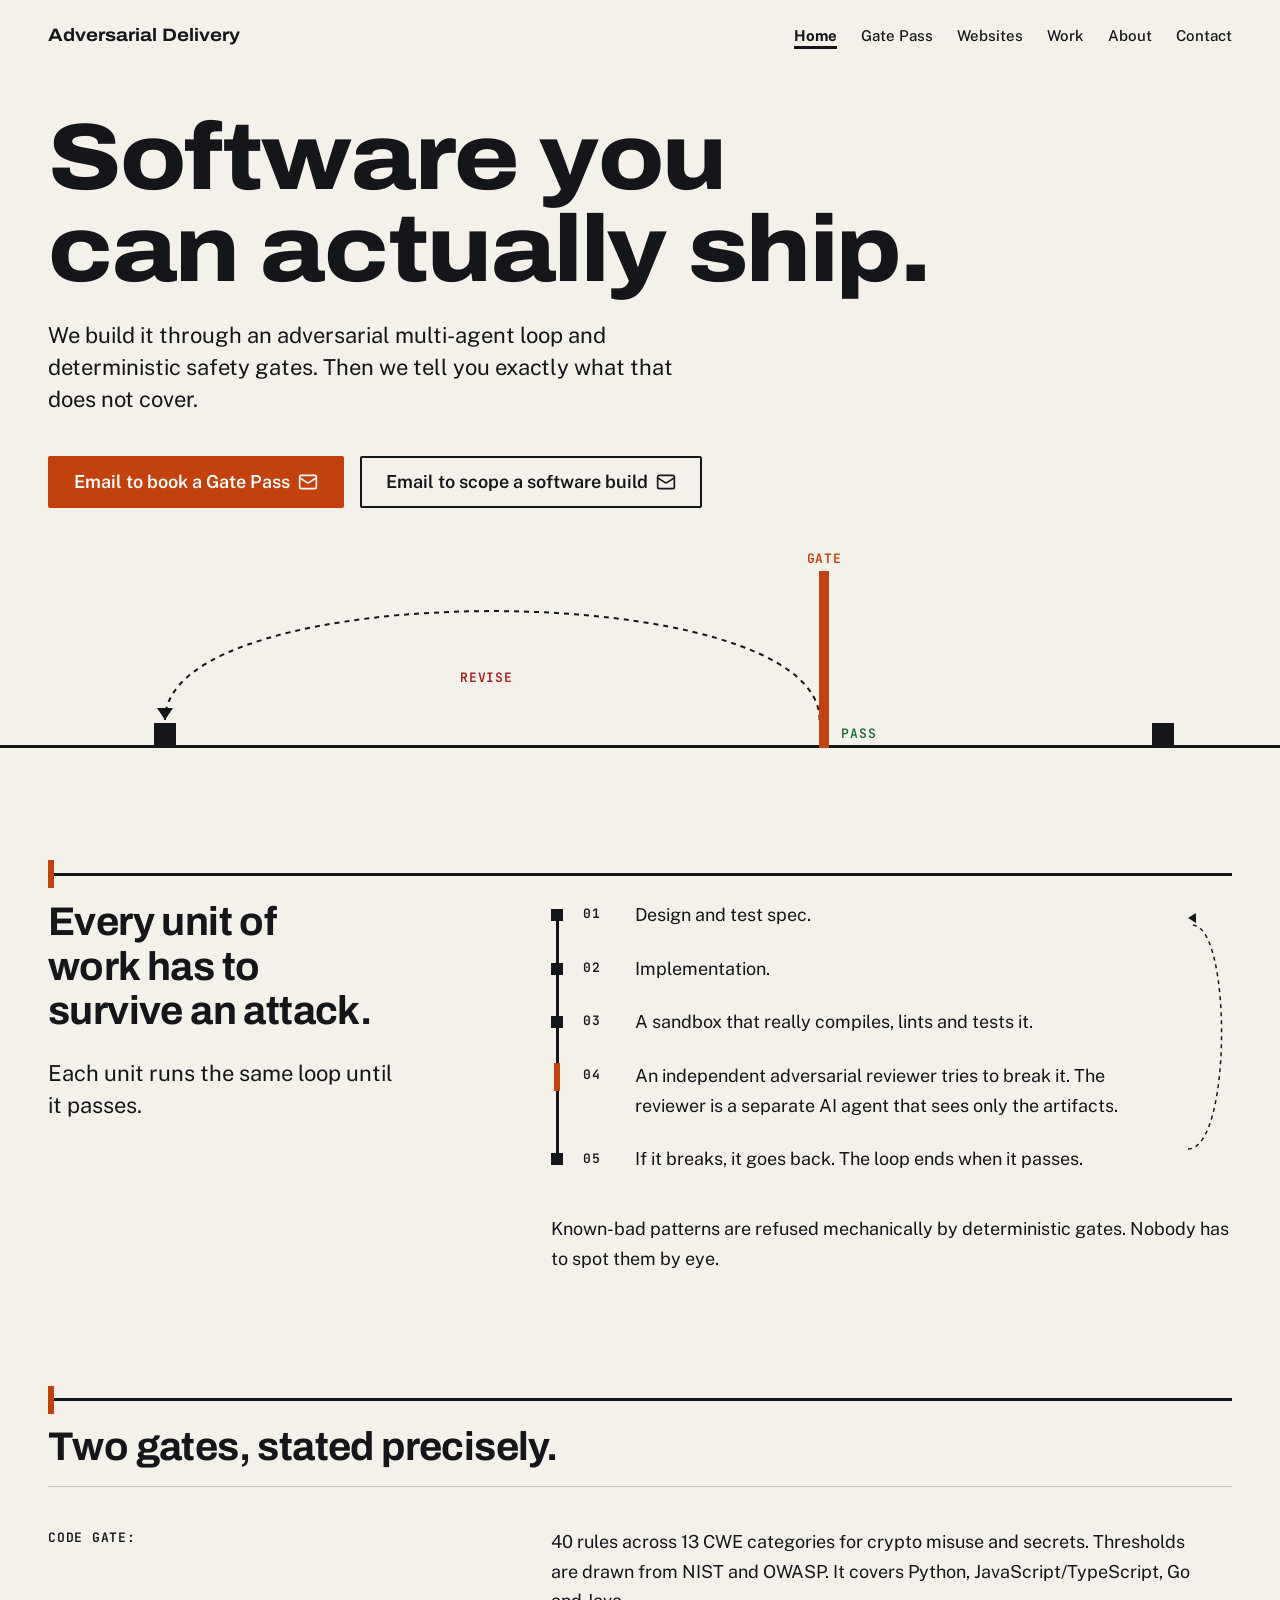
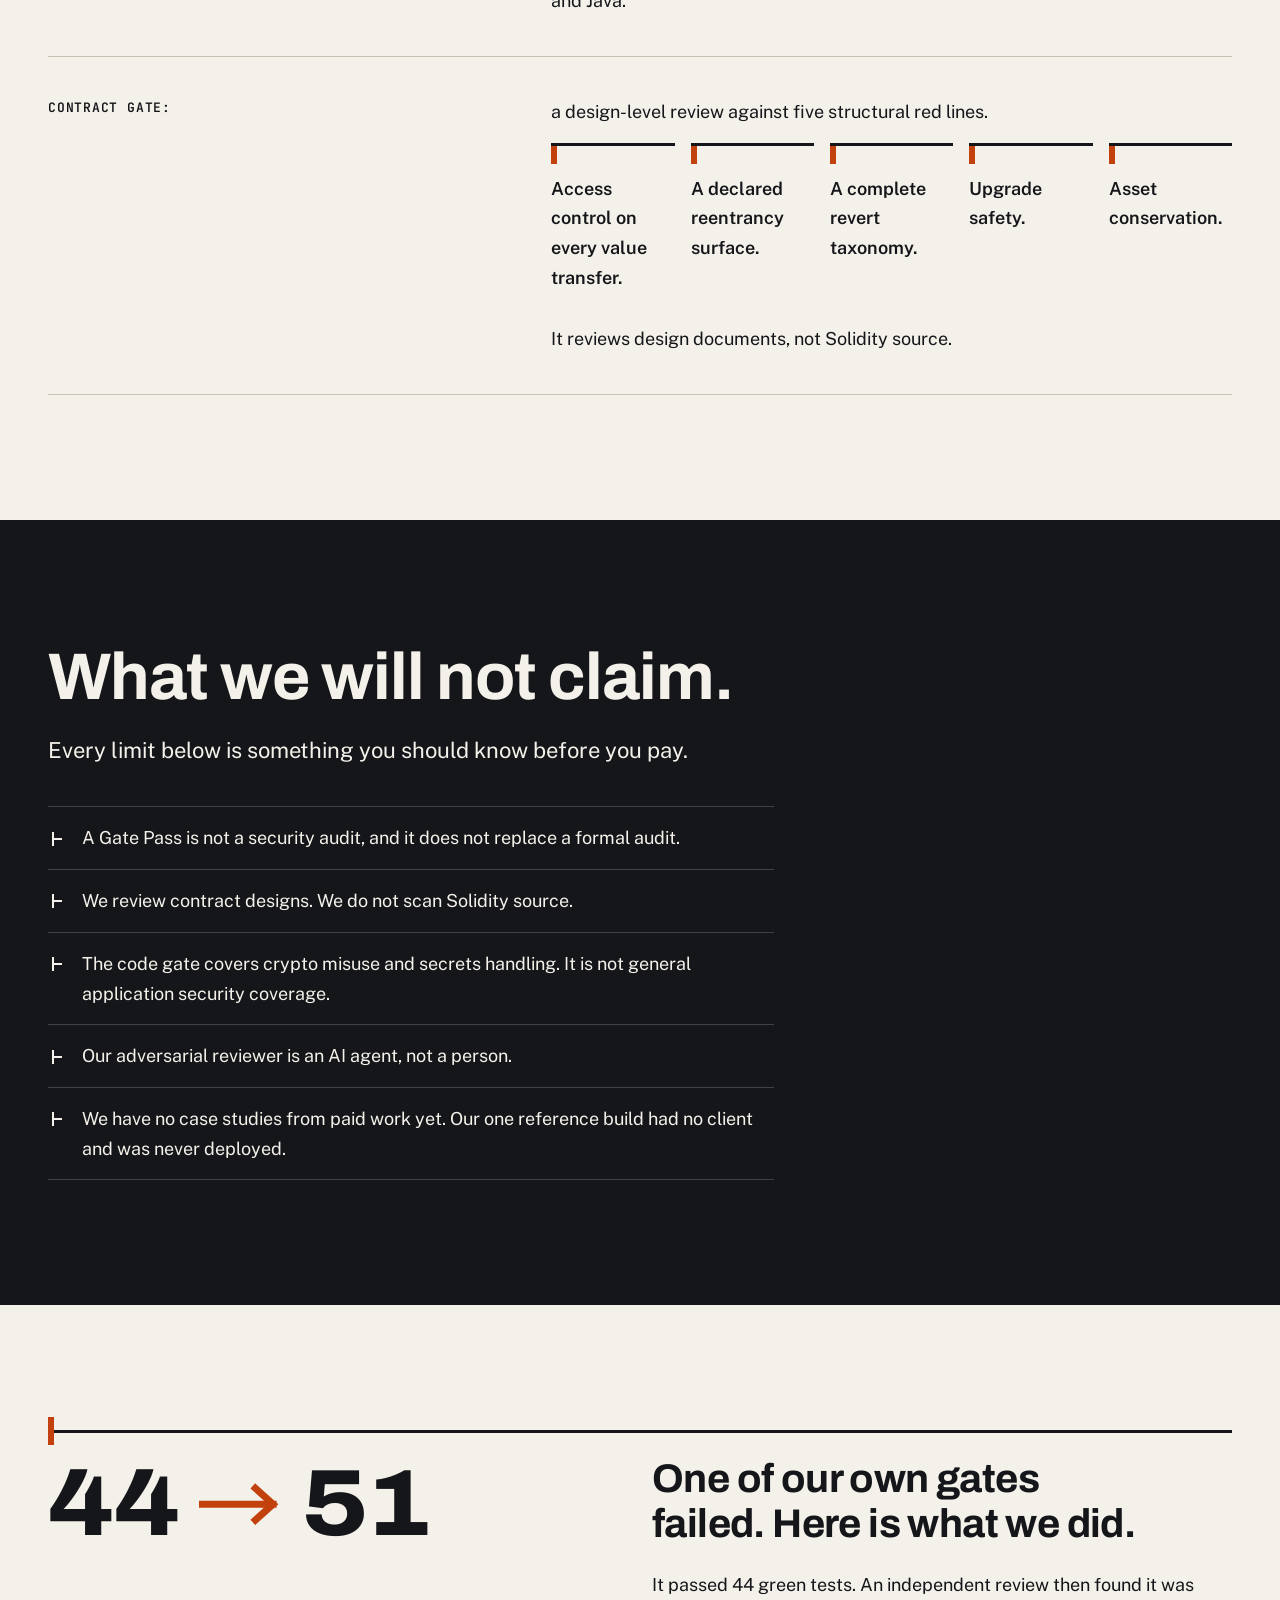
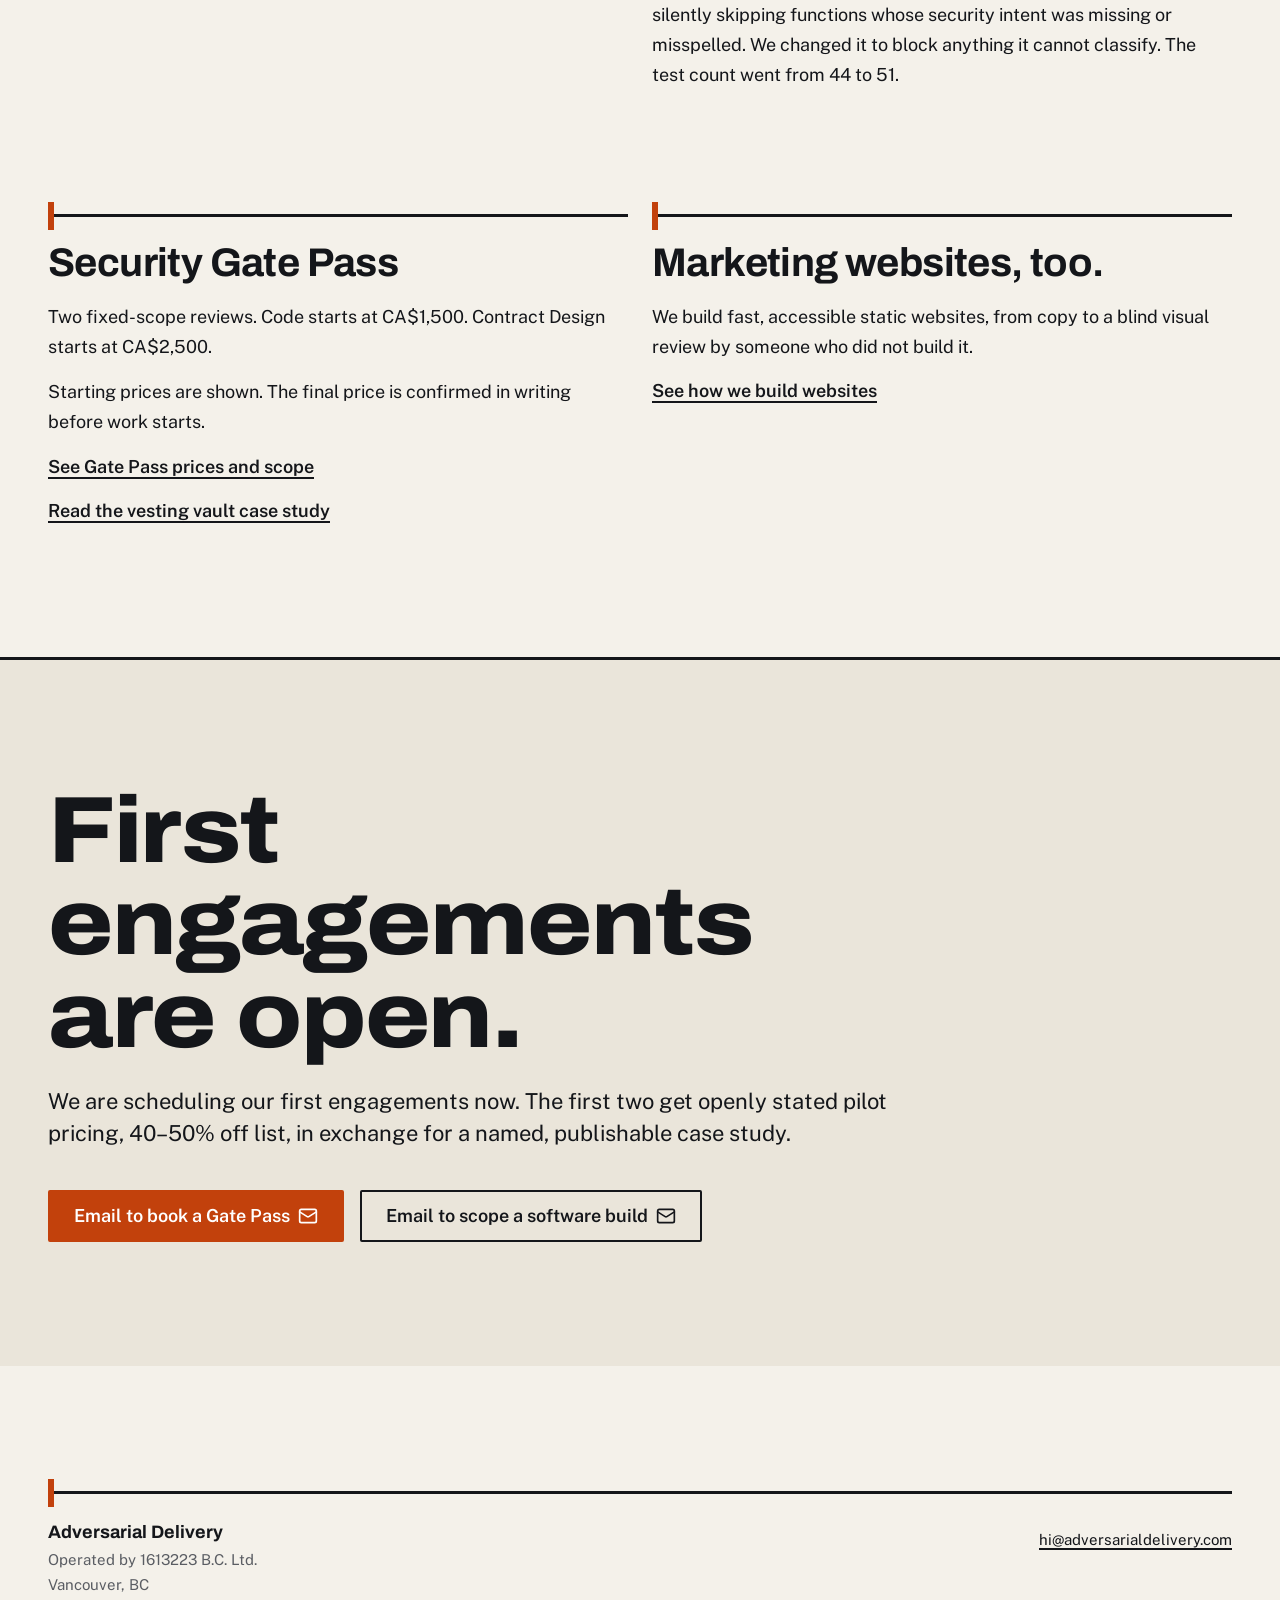
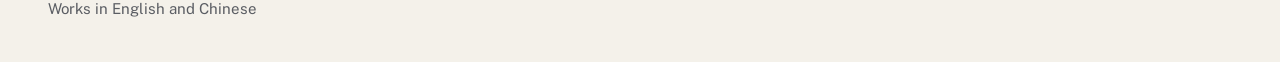
==== commit 47e5e50a: "Site polish: hero loop labels, case findings layout, mobile code comments, contact widths, 404 foote" ====
--- a/index.html
+++ b/index.html
@@ -1 +1 @@
-<!DOCTYPE html><html lang="en"><head><meta charset="utf-8"><meta name="viewport" content="width=device-width, initial-scale=1"><title>Adversarial Delivery | Software you can actually ship</title><meta name="description" content="Software built through an adversarial multi-agent loop and deterministic safety gates, with its limits stated in plain words. Based in Vancouver, BC."><link rel="canonical" href="https://adversarialdelivery.com/"><meta property="og:title" content="Adversarial Delivery | Software you can actually ship"><meta property="og:description" content="Software built through an adversarial multi-agent loop and deterministic safety gates, with its limits stated in plain words. Based in Vancouver, BC."><meta property="og:url" content="https://adversarialdelivery.com/"><meta property="og:type" content="website"><meta property="og:site_name" content="Adversarial Delivery"><link rel="icon" href="/favicon.svg" type="image/svg+xml"><script type="application/ld+json">{"@context":"https://schema.org","@type":"Organization","name":"Adversarial Delivery","url":"https://adversarialdelivery.com/","email":"hi@adversarialdelivery.com","address":{"@type":"PostalAddress","addressLocality":"Vancouver","addressRegion":"BC"}}</script><link rel="stylesheet" href="/_astro/Base.1b3613d4.css"><link rel="stylesheet" href="/_astro/index.7714f7cd.css"></head><body><header class="site-header" data-astro-cid-nen7h5rs><div class="wrap bar" data-astro-cid-nen7h5rs><a class="brand" href="/" data-astro-cid-nen7h5rs>Adversarial Delivery</a><nav aria-label="Main navigation" data-astro-cid-nen7h5rs><a class="nav-home" href="/" aria-current="page" data-astro-cid-nen7h5rs>Home</a><a href="/gate-pass/" data-astro-cid-nen7h5rs>Gate Pass</a><a href="/websites/" data-astro-cid-nen7h5rs>Websites</a><a href="/work/" data-astro-cid-nen7h5rs>Work</a><a href="/about/" data-astro-cid-nen7h5rs>About</a><a href="/contact/" data-astro-cid-nen7h5rs>Contact</a></nav></div></header><main data-astro-cid-lcdefpme><section class="wrap hero" data-astro-cid-lcdefpme><h1 data-astro-cid-lcdefpme>Software you can actually ship.</h1><p class="lede" data-astro-cid-lcdefpme>We build it through an adversarial multi-agent loop and deterministic safety gates. Then we tell you exactly what that does not cover.</p><div class="actions" data-astro-cid-lcdefpme><a class="btn btn-primary" href="mailto:hi@adversarialdelivery.com?subject=Security%20Gate%20Pass%20booking"><span>Email to book a <span class="nw">Gate Pass<svg class="btn-icon" xmlns="http://www.w3.org/2000/svg" width="20" height="20" viewBox="0 0 24 24" fill="none" stroke="currentColor" stroke-width="2" stroke-linecap="round" stroke-linejoin="round" aria-hidden="true" focusable="false"><path d="m22 7-8.991 5.727a2 2 0 0 1-2.009 0L2 7"></path><rect x="2" y="4" width="20" height="16" rx="2"></rect></svg></span></span></a><a class="btn btn-secondary" href="mailto:hi@adversarialdelivery.com?subject=Software%20build%3A%20scoping"><span>Email to scope a <span class="nw">software build<svg class="btn-icon" xmlns="http://www.w3.org/2000/svg" width="20" height="20" viewBox="0 0 24 24" fill="none" stroke="currentColor" stroke-width="2" stroke-linecap="round" stroke-linejoin="round" aria-hidden="true" focusable="false"><path d="m22 7-8.991 5.727a2 2 0 0 1-2.009 0L2 7"></path><rect x="2" y="4" width="20" height="16" rx="2"></rect></svg></span></span></a></div></section><div class="rail" aria-hidden="true" data-astro-cid-lcdefpme><svg class="rail-arc" viewBox="0 0 100 60" preserveAspectRatio="none" focusable="false" data-astro-cid-lcdefpme><path d="M100 60 C 100 -12 0 -12 0 60" data-astro-cid-lcdefpme></path></svg><span class="rail-head" data-astro-cid-lcdefpme></span><span class="rail-line" data-astro-cid-lcdefpme></span><span class="rail-gate" data-astro-cid-lcdefpme></span><span class="sq-ghost" data-astro-cid-lcdefpme></span><span class="sq sq-a" data-astro-cid-lcdefpme></span><span class="sq sq-b" data-astro-cid-lcdefpme></span></div><section class="wrap gap-top" data-astro-cid-lcdefpme><div class="gate-top section grid two" data-astro-cid-lcdefpme><div class="c-left" data-astro-cid-lcdefpme><h2 data-astro-cid-lcdefpme>Every unit of work has to survive an attack.</h2><p class="lead" data-astro-cid-lcdefpme>Each unit runs the same loop until it passes.</p></div><div class="c-right" data-astro-cid-lcdefpme><div class="steps" data-astro-cid-lcdefpme><ol data-astro-cid-lcdefpme><li data-astro-cid-lcdefpme>Design and test spec.</li><li data-astro-cid-lcdefpme>Implementation.</li><li data-astro-cid-lcdefpme>A sandbox that really compiles, lints and tests it.</li><li data-astro-cid-lcdefpme>An independent adversarial reviewer tries to break it. The reviewer is a separate AI agent that sees only the artifacts.</li><li data-astro-cid-lcdefpme>If it breaks, it goes back. The loop ends when it passes.</li></ol><svg class="loop-arc" viewBox="0 0 40 100" preserveAspectRatio="none" focusable="false" data-astro-cid-lcdefpme><path d="M0 97 C 40 97 40 3 4 3" data-astro-cid-lcdefpme></path></svg><span class="loop-head" data-astro-cid-lcdefpme></span></div><p class="after" data-astro-cid-lcdefpme>Known-bad patterns are refused mechanically by deterministic gates. Nobody has to spot them by eye.</p></div></div></section><section class="wrap gap-top" data-astro-cid-lcdefpme><div class="gate-top section" data-astro-cid-lcdefpme><h2 data-astro-cid-lcdefpme>Two gates, stated precisely.</h2><div class="specs" data-astro-cid-lcdefpme><div class="gate-row" data-astro-cid-lcdefpme><span class="mono-tag" data-astro-cid-lcdefpme>Code gate:</span><div class="gbody" data-astro-cid-lcdefpme><p data-astro-cid-lcdefpme>40 rules across 13 CWE categories for crypto misuse and secrets. Thresholds are drawn from NIST and OWASP. It covers Python, JavaScript/TypeScript, Go and Java.</p></div></div><div class="gate-row" data-astro-cid-lcdefpme><span class="mono-tag" data-astro-cid-lcdefpme>Contract gate:</span><div class="gbody" data-astro-cid-lcdefpme><p class="r-before" data-astro-cid-lcdefpme>a design-level review against five structural red lines.</p><ul class="redlines" data-astro-cid-lcdefpme><li data-astro-cid-lcdefpme>Access control on every value transfer.</li><li data-astro-cid-lcdefpme>A declared reentrancy surface.</li><li data-astro-cid-lcdefpme>A complete revert taxonomy.</li><li data-astro-cid-lcdefpme>Upgrade safety.</li><li data-astro-cid-lcdefpme>Asset conservation.</li></ul><p class="r-after" data-astro-cid-lcdefpme>It reviews design documents, not Solidity source.</p></div></div></div></div></section><section class="band gap-top" data-astro-cid-lcdefpme><div class="wrap" data-astro-cid-lcdefpme><h2 data-astro-cid-lcdefpme>What we will not claim.</h2><p class="band-intro" data-astro-cid-lcdefpme>Every limit below is something you should know before you pay.</p><ul class="limits" data-astro-cid-lcdefpme><li data-astro-cid-lcdefpme><svg width="18" height="18" viewBox="0 0 18 18" fill="none" stroke="currentColor" stroke-width="2" aria-hidden="true" focusable="false" data-astro-cid-lcdefpme><path d="M5 2v14M5 9h9" data-astro-cid-lcdefpme></path></svg><span data-astro-cid-lcdefpme>A Gate Pass is not a security audit, and it does not replace a formal audit.</span></li><li data-astro-cid-lcdefpme><svg width="18" height="18" viewBox="0 0 18 18" fill="none" stroke="currentColor" stroke-width="2" aria-hidden="true" focusable="false" data-astro-cid-lcdefpme><path d="M5 2v14M5 9h9" data-astro-cid-lcdefpme></path></svg><span data-astro-cid-lcdefpme>We review contract designs. We do not scan Solidity source.</span></li><li data-astro-cid-lcdefpme><svg width="18" height="18" viewBox="0 0 18 18" fill="none" stroke="currentColor" stroke-width="2" aria-hidden="true" focusable="false" data-astro-cid-lcdefpme><path d="M5 2v14M5 9h9" data-astro-cid-lcdefpme></path></svg><span data-astro-cid-lcdefpme>The code gate covers crypto misuse and secrets handling. It is not general application security coverage.</span></li><li data-astro-cid-lcdefpme><svg width="18" height="18" viewBox="0 0 18 18" fill="none" stroke="currentColor" stroke-width="2" aria-hidden="true" focusable="false" data-astro-cid-lcdefpme><path d="M5 2v14M5 9h9" data-astro-cid-lcdefpme></path></svg><span data-astro-cid-lcdefpme>Our adversarial reviewer is an AI agent, not a person.</span></li><li data-astro-cid-lcdefpme><svg width="18" height="18" viewBox="0 0 18 18" fill="none" stroke="currentColor" stroke-width="2" aria-hidden="true" focusable="false" data-astro-cid-lcdefpme><path d="M5 2v14M5 9h9" data-astro-cid-lcdefpme></path></svg><span data-astro-cid-lcdefpme>We have no case studies from paid work yet. Our one reference build had no client and was never deployed.</span></li></ul></div></section><section class="wrap gap-top" data-astro-cid-lcdefpme><div class="gate-top section grid failed" data-astro-cid-lcdefpme><div class="fig" aria-hidden="true" data-astro-cid-lcdefpme><span data-astro-cid-lcdefpme>44</span><svg class="arrow" viewBox="0 0 48 24" fill="none" stroke="currentColor" stroke-width="4" stroke-linecap="square" data-astro-cid-lcdefpme><path d="M2 12H42M32 3l10 9-10 9" data-astro-cid-lcdefpme></path></svg><span data-astro-cid-lcdefpme>51</span></div><div class="fail-text" data-astro-cid-lcdefpme><h2 data-astro-cid-lcdefpme>One of our own gates failed. Here is what we did.</h2><p data-astro-cid-lcdefpme>It passed 44 green tests. An independent review then found it was silently skipping functions whose security intent was missing or misspelled. We changed it to block anything it cannot classify. The test count went from 44 to 51.</p></div></div></section><div class="wrap gap-top" data-astro-cid-lcdefpme><div class="grid pair" data-astro-cid-lcdefpme><section class="gate-top section pair-a stack" data-astro-cid-lcdefpme><h2 data-astro-cid-lcdefpme>Security Gate Pass</h2><p data-astro-cid-lcdefpme>Two fixed-scope reviews. Code starts at CA$1,500. Contract Design starts at CA$2,500.</p><p data-astro-cid-lcdefpme>Starting prices are shown. The final price is confirmed in writing before work starts.</p><p data-astro-cid-lcdefpme><a class="link-row" href="/gate-pass/" data-astro-cid-lcdefpme>See Gate Pass prices and scope</a></p><p data-astro-cid-lcdefpme><a class="link-row" href="/work/vesting-vault/" data-astro-cid-lcdefpme>Read the vesting vault case study</a></p></section><section class="gate-top section pair-b stack" data-astro-cid-lcdefpme><h2 data-astro-cid-lcdefpme>Marketing websites, too.</h2><p data-astro-cid-lcdefpme>We build fast, accessible static websites, from copy to a blind visual review by someone who did not build it.</p><p data-astro-cid-lcdefpme><a class="link-row" href="/websites/" data-astro-cid-lcdefpme>See how we build websites</a></p></section></div></div><section class="close gap-top" data-astro-cid-lcdefpme><div class="wrap" data-astro-cid-lcdefpme><h2 data-astro-cid-lcdefpme>First engagements are open.</h2><p class="open-text" data-astro-cid-lcdefpme>We are scheduling our first engagements now. The first two get openly stated pilot pricing, 40–50% off list, in exchange for a named, publishable case study.</p><div class="actions" data-astro-cid-lcdefpme><a class="btn btn-primary" href="mailto:hi@adversarialdelivery.com?subject=Security%20Gate%20Pass%20booking"><span>Email to book a <span class="nw">Gate Pass<svg class="btn-icon" xmlns="http://www.w3.org/2000/svg" width="20" height="20" viewBox="0 0 24 24" fill="none" stroke="currentColor" stroke-width="2" stroke-linecap="round" stroke-linejoin="round" aria-hidden="true" focusable="false"><path d="m22 7-8.991 5.727a2 2 0 0 1-2.009 0L2 7"></path><rect x="2" y="4" width="20" height="16" rx="2"></rect></svg></span></span></a><a class="btn btn-secondary" href="mailto:hi@adversarialdelivery.com?subject=Software%20build%3A%20scoping"><span>Email to scope a <span class="nw">software build<svg class="btn-icon" xmlns="http://www.w3.org/2000/svg" width="20" height="20" viewBox="0 0 24 24" fill="none" stroke="currentColor" stroke-width="2" stroke-linecap="round" stroke-linejoin="round" aria-hidden="true" focusable="false"><path d="m22 7-8.991 5.727a2 2 0 0 1-2.009 0L2 7"></path><rect x="2" y="4" width="20" height="16" rx="2"></rect></svg></span></span></a></div></div></section></main><footer class="site-footer" data-astro-cid-jo6i4kqk><div class="wrap" data-astro-cid-jo6i4kqk><div class="foot gate-top" data-astro-cid-jo6i4kqk><div data-astro-cid-jo6i4kqk><p class="name" data-astro-cid-jo6i4kqk>Adversarial Delivery</p><p class="line" data-astro-cid-jo6i4kqk>Operated by 1613223 B.C. Ltd.</p><p class="line" data-astro-cid-jo6i4kqk>Vancouver, BC</p><p class="line" data-astro-cid-jo6i4kqk>Works in English and Chinese</p></div><p data-astro-cid-jo6i4kqk><a href="mailto:hi@adversarialdelivery.com?subject=Enquiry%20from%20adversarialdelivery.com" data-astro-cid-jo6i4kqk>hi@adversarialdelivery.com</a></p></div></div></footer></body></html>+<!DOCTYPE html><html lang="en"><head><meta charset="utf-8"><meta name="viewport" content="width=device-width, initial-scale=1"><title>Adversarial Delivery | Software you can actually ship</title><meta name="description" content="Software built through an adversarial multi-agent loop and deterministic safety gates, with its limits stated in plain words. Based in Vancouver, BC."><link rel="canonical" href="https://adversarialdelivery.com/"><meta property="og:title" content="Adversarial Delivery | Software you can actually ship"><meta property="og:description" content="Software built through an adversarial multi-agent loop and deterministic safety gates, with its limits stated in plain words. Based in Vancouver, BC."><meta property="og:url" content="https://adversarialdelivery.com/"><meta property="og:type" content="website"><meta property="og:site_name" content="Adversarial Delivery"><link rel="icon" href="/favicon.svg" type="image/svg+xml"><script type="application/ld+json">{"@context":"https://schema.org","@type":"Organization","name":"Adversarial Delivery","url":"https://adversarialdelivery.com/","email":"hi@adversarialdelivery.com","address":{"@type":"PostalAddress","addressLocality":"Vancouver","addressRegion":"BC"}}</script><link rel="stylesheet" href="/_astro/Base.6c043e83.css"><link rel="stylesheet" href="/_astro/index.07c47fac.css"></head><body><header class="site-header" data-astro-cid-nen7h5rs><div class="wrap bar" data-astro-cid-nen7h5rs><a class="brand" href="/" data-astro-cid-nen7h5rs>Adversarial Delivery</a><nav aria-label="Main navigation" data-astro-cid-nen7h5rs><a class="nav-home" href="/" aria-current="page" data-astro-cid-nen7h5rs>Home</a><a href="/gate-pass/" data-astro-cid-nen7h5rs>Gate Pass</a><a href="/websites/" data-astro-cid-nen7h5rs>Websites</a><a href="/work/" data-astro-cid-nen7h5rs>Work</a><a href="/about/" data-astro-cid-nen7h5rs>About</a><a href="/contact/" data-astro-cid-nen7h5rs>Contact</a></nav></div></header><main data-astro-cid-lcdefpme><section class="wrap hero" data-astro-cid-lcdefpme><h1 data-astro-cid-lcdefpme>Software you can actually ship.</h1><p class="lede" data-astro-cid-lcdefpme>We build it through an adversarial multi-agent loop and deterministic safety gates. Then we tell you exactly what that does not cover.</p><div class="actions" data-astro-cid-lcdefpme><a class="btn btn-primary" href="mailto:hi@adversarialdelivery.com?subject=Security%20Gate%20Pass%20booking"><span>Email to book a <span class="nw">Gate Pass<svg class="btn-icon" xmlns="http://www.w3.org/2000/svg" width="20" height="20" viewBox="0 0 24 24" fill="none" stroke="currentColor" stroke-width="2" stroke-linecap="round" stroke-linejoin="round" aria-hidden="true" focusable="false"><path d="m22 7-8.991 5.727a2 2 0 0 1-2.009 0L2 7"></path><rect x="2" y="4" width="20" height="16" rx="2"></rect></svg></span></span></a><a class="btn btn-secondary" href="mailto:hi@adversarialdelivery.com?subject=Software%20build%3A%20scoping"><span>Email to scope a <span class="nw">software build<svg class="btn-icon" xmlns="http://www.w3.org/2000/svg" width="20" height="20" viewBox="0 0 24 24" fill="none" stroke="currentColor" stroke-width="2" stroke-linecap="round" stroke-linejoin="round" aria-hidden="true" focusable="false"><path d="m22 7-8.991 5.727a2 2 0 0 1-2.009 0L2 7"></path><rect x="2" y="4" width="20" height="16" rx="2"></rect></svg></span></span></a></div></section><div class="rail" aria-hidden="true" data-astro-cid-lcdefpme><svg class="rail-arc" viewBox="0 0 100 60" preserveAspectRatio="none" focusable="false" data-astro-cid-lcdefpme><path d="M100 60 C 100 -12 0 -12 0 60" data-astro-cid-lcdefpme></path></svg><span class="rail-head" data-astro-cid-lcdefpme></span><span class="rail-line" data-astro-cid-lcdefpme></span><span class="rail-gate" data-astro-cid-lcdefpme></span><span class="sq-ghost" data-astro-cid-lcdefpme></span><span class="sq sq-a" data-astro-cid-lcdefpme></span><span class="sq sq-b" data-astro-cid-lcdefpme></span><span class="mono-tag rl rl-revise" data-astro-cid-lcdefpme>REVISE</span><span class="mono-tag rl rl-gate" data-astro-cid-lcdefpme>gate</span><span class="mono-tag rl rl-pass" data-astro-cid-lcdefpme>PASS</span></div><section class="wrap gap-top" data-astro-cid-lcdefpme><div class="gate-top section grid two" data-astro-cid-lcdefpme><div class="c-left" data-astro-cid-lcdefpme><h2 data-astro-cid-lcdefpme>Every unit of work has to survive an attack.</h2><p class="lead" data-astro-cid-lcdefpme>Each unit runs the same loop until it passes.</p></div><div class="c-right" data-astro-cid-lcdefpme><div class="steps" data-astro-cid-lcdefpme><ol data-astro-cid-lcdefpme><li data-astro-cid-lcdefpme>Design and test spec.</li><li data-astro-cid-lcdefpme>Implementation.</li><li data-astro-cid-lcdefpme>A sandbox that really compiles, lints and tests it.</li><li data-astro-cid-lcdefpme>An independent adversarial reviewer tries to break it. The reviewer is a separate AI agent that sees only the artifacts.</li><li data-astro-cid-lcdefpme>If it breaks, it goes back. The loop ends when it passes.</li></ol><svg class="loop-arc" viewBox="0 0 40 100" preserveAspectRatio="none" focusable="false" data-astro-cid-lcdefpme><path d="M0 97 C 40 97 40 3 4 3" data-astro-cid-lcdefpme></path></svg><span class="loop-head" data-astro-cid-lcdefpme></span></div><p class="after" data-astro-cid-lcdefpme>Known-bad patterns are refused mechanically by deterministic gates. Nobody has to spot them by eye.</p></div></div></section><section class="wrap gap-top" data-astro-cid-lcdefpme><div class="gate-top section" data-astro-cid-lcdefpme><h2 data-astro-cid-lcdefpme>Two gates, stated precisely.</h2><div class="specs" data-astro-cid-lcdefpme><div class="gate-row" data-astro-cid-lcdefpme><span class="mono-tag" data-astro-cid-lcdefpme>Code gate:</span><div class="gbody" data-astro-cid-lcdefpme><p data-astro-cid-lcdefpme>40 rules across 13 CWE categories for crypto misuse and secrets. Thresholds are drawn from NIST and OWASP. It covers Python, JavaScript/TypeScript, Go and Java.</p></div></div><div class="gate-row" data-astro-cid-lcdefpme><span class="mono-tag" data-astro-cid-lcdefpme>Contract gate:</span><div class="gbody" data-astro-cid-lcdefpme><p class="r-before" data-astro-cid-lcdefpme>a design-level review against five structural red lines.</p><ul class="redlines" data-astro-cid-lcdefpme><li data-astro-cid-lcdefpme>Access control on every value transfer.</li><li data-astro-cid-lcdefpme>A declared reentrancy surface.</li><li data-astro-cid-lcdefpme>A complete revert taxonomy.</li><li data-astro-cid-lcdefpme>Upgrade safety.</li><li data-astro-cid-lcdefpme>Asset conservation.</li></ul><p class="r-after" data-astro-cid-lcdefpme>It reviews design documents, not Solidity source.</p></div></div></div></div></section><section class="band gap-top" data-astro-cid-lcdefpme><div class="wrap" data-astro-cid-lcdefpme><h2 data-astro-cid-lcdefpme>What we will not claim.</h2><p class="band-intro" data-astro-cid-lcdefpme>Every limit below is something you should know before you pay.</p><ul class="limits" data-astro-cid-lcdefpme><li data-astro-cid-lcdefpme><svg width="18" height="18" viewBox="0 0 18 18" fill="none" stroke="currentColor" stroke-width="2" aria-hidden="true" focusable="false" data-astro-cid-lcdefpme><path d="M5 2v14M5 9h9" data-astro-cid-lcdefpme></path></svg><span data-astro-cid-lcdefpme>A Gate Pass is not a security audit, and it does not replace a formal audit.</span></li><li data-astro-cid-lcdefpme><svg width="18" height="18" viewBox="0 0 18 18" fill="none" stroke="currentColor" stroke-width="2" aria-hidden="true" focusable="false" data-astro-cid-lcdefpme><path d="M5 2v14M5 9h9" data-astro-cid-lcdefpme></path></svg><span data-astro-cid-lcdefpme>We review contract designs. We do not scan Solidity source.</span></li><li data-astro-cid-lcdefpme><svg width="18" height="18" viewBox="0 0 18 18" fill="none" stroke="currentColor" stroke-width="2" aria-hidden="true" focusable="false" data-astro-cid-lcdefpme><path d="M5 2v14M5 9h9" data-astro-cid-lcdefpme></path></svg><span data-astro-cid-lcdefpme>The code gate covers crypto misuse and secrets handling. It is not general application security coverage.</span></li><li data-astro-cid-lcdefpme><svg width="18" height="18" viewBox="0 0 18 18" fill="none" stroke="currentColor" stroke-width="2" aria-hidden="true" focusable="false" data-astro-cid-lcdefpme><path d="M5 2v14M5 9h9" data-astro-cid-lcdefpme></path></svg><span data-astro-cid-lcdefpme>Our adversarial reviewer is an AI agent, not a person.</span></li><li data-astro-cid-lcdefpme><svg width="18" height="18" viewBox="0 0 18 18" fill="none" stroke="currentColor" stroke-width="2" aria-hidden="true" focusable="false" data-astro-cid-lcdefpme><path d="M5 2v14M5 9h9" data-astro-cid-lcdefpme></path></svg><span data-astro-cid-lcdefpme>We have no case studies from paid work yet. Our one reference build had no client and was never deployed.</span></li></ul></div></section><section class="wrap gap-top" data-astro-cid-lcdefpme><div class="gate-top section grid failed" data-astro-cid-lcdefpme><div class="fig" aria-hidden="true" data-astro-cid-lcdefpme><span data-astro-cid-lcdefpme>44</span><svg class="arrow" viewBox="0 0 48 24" fill="none" stroke="currentColor" stroke-width="4" stroke-linecap="square" data-astro-cid-lcdefpme><path d="M2 12H42M32 3l10 9-10 9" data-astro-cid-lcdefpme></path></svg><span data-astro-cid-lcdefpme>51</span></div><div class="fail-text" data-astro-cid-lcdefpme><h2 data-astro-cid-lcdefpme>One of our own gates failed. Here is what we did.</h2><p data-astro-cid-lcdefpme>It passed 44 green tests. An independent review then found it was silently skipping functions whose security intent was missing or misspelled. We changed it to block anything it cannot classify. The test count went from 44 to 51.</p></div></div></section><div class="wrap gap-top" data-astro-cid-lcdefpme><div class="grid pair" data-astro-cid-lcdefpme><section class="gate-top section pair-a stack" data-astro-cid-lcdefpme><h2 data-astro-cid-lcdefpme>Security Gate Pass</h2><p data-astro-cid-lcdefpme>Two fixed-scope reviews. Code starts at CA$1,500. Contract Design starts at CA$2,500.</p><p data-astro-cid-lcdefpme>Starting prices are shown. The final price is confirmed in writing before work starts.</p><p data-astro-cid-lcdefpme><a class="link-row" href="/gate-pass/" data-astro-cid-lcdefpme>See Gate Pass prices and scope</a></p><p data-astro-cid-lcdefpme><a class="link-row" href="/work/vesting-vault/" data-astro-cid-lcdefpme>Read the vesting vault case study</a></p></section><section class="gate-top section pair-b stack" data-astro-cid-lcdefpme><h2 data-astro-cid-lcdefpme>Marketing websites, too.</h2><p data-astro-cid-lcdefpme>We build fast, accessible static websites, from copy to a blind visual review by someone who did not build it.</p><p data-astro-cid-lcdefpme><a class="link-row" href="/websites/" data-astro-cid-lcdefpme>See how we build websites</a></p></section></div></div><section class="close gap-top" data-astro-cid-lcdefpme><div class="wrap" data-astro-cid-lcdefpme><h2 data-astro-cid-lcdefpme>First engagements are open.</h2><p class="open-text" data-astro-cid-lcdefpme>We are scheduling our first engagements now. The first two get openly stated pilot pricing, 40–50% off list, in exchange for a named, publishable case study.</p><div class="actions" data-astro-cid-lcdefpme><a class="btn btn-primary" href="mailto:hi@adversarialdelivery.com?subject=Security%20Gate%20Pass%20booking"><span>Email to book a <span class="nw">Gate Pass<svg class="btn-icon" xmlns="http://www.w3.org/2000/svg" width="20" height="20" viewBox="0 0 24 24" fill="none" stroke="currentColor" stroke-width="2" stroke-linecap="round" stroke-linejoin="round" aria-hidden="true" focusable="false"><path d="m22 7-8.991 5.727a2 2 0 0 1-2.009 0L2 7"></path><rect x="2" y="4" width="20" height="16" rx="2"></rect></svg></span></span></a><a class="btn btn-secondary" href="mailto:hi@adversarialdelivery.com?subject=Software%20build%3A%20scoping"><span>Email to scope a <span class="nw">software build<svg class="btn-icon" xmlns="http://www.w3.org/2000/svg" width="20" height="20" viewBox="0 0 24 24" fill="none" stroke="currentColor" stroke-width="2" stroke-linecap="round" stroke-linejoin="round" aria-hidden="true" focusable="false"><path d="m22 7-8.991 5.727a2 2 0 0 1-2.009 0L2 7"></path><rect x="2" y="4" width="20" height="16" rx="2"></rect></svg></span></span></a></div></div></section></main><footer class="site-footer" data-astro-cid-jo6i4kqk><div class="wrap" data-astro-cid-jo6i4kqk><div class="foot gate-top" data-astro-cid-jo6i4kqk><div data-astro-cid-jo6i4kqk><p class="name" data-astro-cid-jo6i4kqk>Adversarial Delivery</p><p class="line" data-astro-cid-jo6i4kqk>Operated by 1613223 B.C. Ltd.</p><p class="line" data-astro-cid-jo6i4kqk>Vancouver, BC</p><p class="line" data-astro-cid-jo6i4kqk>Works in English and Chinese</p></div><p data-astro-cid-jo6i4kqk><a href="mailto:hi@adversarialdelivery.com?subject=Enquiry%20from%20adversarialdelivery.com" data-astro-cid-jo6i4kqk>hi@adversarialdelivery.com</a></p></div></div></footer></body></html>
--- a/_astro/Base.6c043e83.css
+++ b/_astro/Base.6c043e83.css
@@ -0,0 +1 @@
+:root{--color-bg:#f4f1ea;--color-text:#14161a;--color-accent:#c2410c;--color-accent-hover:#9a3412;--color-surface:#eae5da;--color-muted:#5a5d63;--color-line:#c9c2b3;--color-on-accent:#fff;--color-error:#a61b1b;--color-pass:#1f6b3a;--color-code-bg:#14161a;--color-code-text:#f4f1ea;--color-code-comment:#9a9da3;--color-code-keyword:#f08a4b;--font-display:"Archivo Variable", "Arial Narrow", system-ui, sans-serif;--font-body:"Public Sans Variable", system-ui, -apple-system, "Segoe UI", sans-serif;--font-mono:"JetBrains Mono Variable", ui-monospace, "SF Mono", Menlo, monospace;--text-xs:.8125rem;--text-sm:.9375rem;--text-md:1.125rem;--text-lg:1.375rem;--text-xl:clamp(1.75rem, 1.2rem + 2vw, 2.5rem);--text-2xl:clamp(2.75rem, 1.4rem + 5.6vw, 6rem);--text-h1-page:clamp(2.25rem, 1.4rem + 3.4vw, 4rem);--text-code:.9375rem;--text-code-compact:.75rem;--text-nav-compact:.875rem;--text-email-compact:clamp(.9rem, 4.7vw, 1.5rem);--text-lede-compact:1.1875rem;--text-tag:.6em;--text-fig-compact:clamp(3.5rem, 21vw, 5rem);--text-close-compact:clamp(2.25rem, 11vw, 3rem);--text-note:clamp(1.375rem, 1rem + 1.6vw, 2rem);--text-close-wide:clamp(2rem, 1.3rem + 2.8vw, 3.5rem);--color-line-on-dark:#f4f1ea33;--space-1:.5rem;--space-2:1rem;--space-3:1.5rem;--space-4:2.5rem;--space-5:4rem;--space-6:clamp(4.5rem, 3rem + 6vw, 8rem);--radius:2px;--measure:66ch;--rule-heavy:3px;--rule-thin:1px;--page-max:1240px;--page-pad:clamp(20px, 4vw, 48px);--col-gap:24px}@font-face{font-family:Archivo Variable;font-style:normal;font-display:swap;font-weight:100 900;font-stretch:62% 125%;src:url(/_astro/archivo-latin-wdth-normal.901c8fb4.woff2)format("woff2-variations");unicode-range:U+A,U+20,U+21,U+22,U+24,U+25,U+27,U+28,U+29,U+2A,U+2B,U+2C,U+2D,U+2E,U+2F,U+30,U+31,U+32,U+33,U+34,U+35,U+36,U+37,U+38,U+39,U+3A,U+3B,U+3C,U+3D,U+3E,U+3F,U+40,U+41,U+42,U+43,U+44,U+45,U+46,U+47,U+48,U+49,U+4A,U+4B,U+4C,U+4D,U+4E,U+4F,U+50,U+51,U+52,U+53,U+54,U+55,U+56,U+57,U+58,U+59,U+5A,U+5B,U+5D,U+5E,U+5F,U+61,U+62,U+63,U+64,U+65,U+66,U+67,U+68,U+69,U+6A,U+6B,U+6C,U+6D,U+6E,U+6F,U+70,U+71,U+72,U+73,U+74,U+75,U+76,U+77,U+78,U+79,U+7A,U+7B,U+7C,U+7D,U+B7,U+2013,U+2014,U+2019,U+201C,U+201D}@font-face{font-family:Public Sans Variable;font-style:normal;font-display:swap;font-weight:100 900;src:url(/_astro/public-sans-latin-wght-normal.6be96e45.woff2)format("woff2-variations");unicode-range:U+A,U+20,U+21,U+22,U+24,U+25,U+27,U+28,U+29,U+2A,U+2B,U+2C,U+2D,U+2E,U+2F,U+30,U+31,U+32,U+33,U+34,U+35,U+36,U+37,U+38,U+39,U+3A,U+3B,U+3C,U+3D,U+3E,U+3F,U+40,U+41,U+42,U+43,U+44,U+45,U+46,U+47,U+48,U+49,U+4A,U+4B,U+4C,U+4D,U+4E,U+4F,U+50,U+51,U+52,U+53,U+54,U+55,U+56,U+57,U+58,U+59,U+5A,U+5B,U+5D,U+5E,U+5F,U+61,U+62,U+63,U+64,U+65,U+66,U+67,U+68,U+69,U+6A,U+6B,U+6C,U+6D,U+6E,U+6F,U+70,U+71,U+72,U+73,U+74,U+75,U+76,U+77,U+78,U+79,U+7A,U+7B,U+7C,U+7D,U+B7,U+2013,U+2014,U+2019,U+201C,U+201D}@font-face{font-family:JetBrains Mono Variable;font-style:normal;font-display:swap;font-weight:100 800;src:url(/_astro/jetbrains-mono-latin-wght-normal.1de98347.woff2)format("woff2-variations");unicode-range:U+A,U+20,U+21,U+22,U+24,U+25,U+27,U+28,U+29,U+2A,U+2B,U+2C,U+2D,U+2E,U+2F,U+30,U+31,U+32,U+33,U+34,U+35,U+36,U+37,U+38,U+39,U+3A,U+3B,U+3C,U+3D,U+3E,U+3F,U+40,U+41,U+42,U+43,U+44,U+45,U+46,U+47,U+48,U+49,U+4A,U+4B,U+4C,U+4D,U+4E,U+4F,U+50,U+51,U+52,U+53,U+54,U+55,U+56,U+57,U+58,U+59,U+5A,U+5B,U+5D,U+5E,U+5F,U+61,U+62,U+63,U+64,U+65,U+66,U+67,U+68,U+69,U+6A,U+6B,U+6C,U+6D,U+6E,U+6F,U+70,U+71,U+72,U+73,U+74,U+75,U+76,U+77,U+78,U+79,U+7A,U+7B,U+7C,U+7D,U+B7,U+2013,U+2014,U+2019,U+201C,U+201D}*,:before,:after{box-sizing:border-box}html{-webkit-text-size-adjust:100%}code,pre,kbd,samp,.mono-tag,.spec-row .tier,.spec-row .days,.spec-note,.rtag{font-variant-ligatures:none;font-feature-settings:"calt" 0, "liga" 0}body{background:var(--color-bg);color:var(--color-text);font-family:var(--font-body);font-size:var(--text-md);margin:0;font-weight:400;line-height:1.65}h1,h2,h3{font-family:var(--font-display);letter-spacing:-.015em;text-wrap:balance;margin:0}h1{font-weight:800;font-stretch:112%}h2{font-weight:700;font-stretch:100%;font-size:var(--text-xl);line-height:1.12}p{max-width:var(--measure);text-wrap:pretty;margin:0}li{text-wrap:pretty}ul,ol{margin:0;padding:0;list-style:none}.wrap{width:100%;max-width:calc(var(--page-max) + 2 * var(--page-pad));padding-inline:var(--page-pad);margin-inline:auto}.grid{column-gap:var(--col-gap);grid-template-columns:repeat(12,minmax(0,1fr));display:grid}.gate-top{border-top:var(--rule-heavy) solid var(--color-text);position:relative}.gate-top:before{content:"";left:0;top:calc(var(--rule-heavy) / -2 - 14px);background:var(--color-accent);width:6px;height:28px;position:absolute}.section{padding-top:var(--space-3)}.section>h2{margin-bottom:var(--space-2)}.gap-top{margin-top:var(--space-6)}.stack>*+*{margin-top:var(--space-2)}a{color:var(--color-text);text-underline-offset:.2em;text-decoration-line:underline;text-decoration-thickness:1.5px;transition:text-decoration-color .12s ease-out,color .12s ease-out}a:hover{color:var(--color-accent)}:focus-visible{outline:3px solid var(--color-text);outline-offset:3px}.btn{justify-content:center;align-items:center;gap:var(--space-1);min-height:52px;padding:0 var(--space-3);border-radius:var(--radius);font-family:var(--font-body);font-weight:600;font-size:var(--text-md);line-height:1.2;text-decoration:none;transition:background-color .12s ease-out,color .12s ease-out;display:inline-flex}.btn-primary{background:var(--color-accent);color:var(--color-on-accent);border:2px solid var(--color-accent)}.btn-primary:hover,.btn-primary:active{background:var(--color-accent-hover);border-color:var(--color-accent-hover);color:var(--color-on-accent)}.btn-secondary{color:var(--color-text);border:2px solid var(--color-text);background:0 0}.btn-secondary:hover{background:var(--color-text);color:var(--color-bg)}.btn-icon{margin-left:var(--space-1);vertical-align:-4px;flex:none}.btn span{text-align:center}.btn .nw{white-space:nowrap}.actions{gap:var(--space-2);flex-wrap:wrap;display:flex}.mono-tag{font-family:var(--font-mono);font-size:var(--text-xs);text-transform:uppercase;letter-spacing:.06em;font-weight:600}@media (width<=759px){.actions{flex-flow:column}.actions .btn{width:100%;padding-block:var(--space-1);padding-inline:var(--space-2)}}.link-row{align-items:center;min-height:44px;font-weight:600;display:inline-flex}@media (prefers-reduced-motion:reduce){*{scroll-behavior:auto!important;transition-duration:0s!important;animation:none!important}}.page-head{padding-top:var(--space-4)}.page-head h1{font-size:var(--text-h1-page);max-width:16em;line-height:1.02}.page-head .lede{margin-top:var(--space-3);font-size:var(--text-lg);max-width:36em;line-height:1.45}.row-actions,.stack>.actions{margin-top:var(--space-3)}.prose{max-width:var(--measure)}.plain-rows li{max-width:var(--measure);padding:var(--space-1) 0;border-top:var(--rule-thin) solid var(--color-line)}.plain-rows li:last-child{border-bottom:var(--rule-thin) solid var(--color-line)}.spec-rows{margin-top:var(--space-3);border-top:var(--rule-thin) solid var(--color-line);font-variant-numeric:tabular-nums}.spec-row{gap:var(--space-2);padding:var(--space-2);border-bottom:var(--rule-thin) solid var(--color-line);background:var(--color-surface);grid-template-columns:3rem 14rem minmax(0,1fr) 12rem;align-items:baseline;display:grid}.spec-row:nth-child(2n){background:var(--color-bg)}.spec-row .tier{font-family:var(--font-mono);font-weight:600}.spec-row .price{font-family:var(--font-display);font-weight:800;font-stretch:112%;font-size:var(--text-lg);line-height:1.2}.spec-row .days{font-family:var(--font-mono);font-weight:600;font-size:var(--text-sm);text-align:right;white-space:nowrap}.spec-row .range{font-size:var(--text-md)}.spec-note{font-family:var(--font-mono);font-size:var(--text-sm);display:block}.after-rows{margin-top:var(--space-3)}.not-line{margin-top:var(--space-3);padding-left:var(--space-2);border-left:4px solid var(--color-text);font-weight:600}@media (width<=759px){.spec-row{grid-template-columns:1fr;gap:2px}.spec-row .days{text-align:left}.spec-row .tier{font-size:var(--text-md);line-height:1.3}}.email-block{margin-top:var(--space-4);padding:var(--space-4) var(--space-3);background:var(--color-surface);border-left:6px solid var(--color-accent);white-space:nowrap;max-width:none;font-family:var(--font-display);font-weight:700;font-size:var(--text-xl);user-select:all;line-height:1.15}@media (width<=759px){.email-block{font-size:var(--text-email-compact);padding:var(--space-3) var(--space-2)}}.stacked-actions{width:100%;margin-top:var(--space-3);flex-flow:column;align-items:stretch}@media (width>=760px){.stacked-actions{flex-flow:wrap}.stacked-actions .btn{flex:1 1 0}}.case .narrow{max-width:var(--measure)}.case .section>*{min-width:0}.case .wide,.case .after-code{margin-top:var(--space-4)}@media (width>=760px){.case .section{column-gap:var(--col-gap);grid-template-columns:repeat(12,minmax(0,1fr));display:grid}.case .section>*{grid-column:1/span 8}.case .section>.wide{grid-column:1/-1;min-width:0}}.rtag{font-family:var(--font-mono);font-weight:600;font-size:var(--text-tag);letter-spacing:.04em;vertical-align:.1em;border:1.5px solid;padding:0 .4em;display:inline-block}.rtag-revise{color:var(--color-error)}.rtag-pass{color:var(--color-pass)}.duo{row-gap:var(--space-5)}.duo-a{grid-column:1/span 6}.duo-b{grid-column:7/span 6}@media (width<=759px){.duo{display:block}.duo-b{margin-top:var(--space-5)}}.split{column-gap:var(--col-gap);grid-template-columns:repeat(12,minmax(0,1fr));align-items:start;display:grid}.split>h2{grid-column:1/span 4;margin-bottom:0}.split>:not(h2){grid-column:6/span 7;min-width:0}.band-dark{background:var(--color-code-bg);color:var(--color-code-text);padding-block:var(--space-5)}.band-dark a{color:inherit}.band-dark :focus-visible{outline-color:var(--color-code-text)}.band-dark .section{padding-top:0}.band-surface{background:var(--color-surface);border-top:var(--rule-heavy) solid var(--color-text);padding-block:var(--space-5)}.track-rows{counter-reset:row;--node-c:calc(.95em + 6px);position:relative}.track-rows li{background:linear-gradient(var(--color-text), var(--color-text)) no-repeat 5px 0 / var(--rule-heavy) 100%;counter-increment:row;max-width:var(--measure);padding:var(--space-1) 0 var(--space-2) 72px;position:relative}.track-rows li:before{content:counter(row, decimal-leading-zero);font-family:var(--font-mono);font-weight:600;font-size:var(--text-xs);letter-spacing:.06em;position:absolute;top:.7em;left:28px}.track-rows li:first-child{background-position:5px var(--node-c);background-size:var(--rule-heavy) calc(100% - var(--node-c))}.track-rows li:last-child{background-position:5px 0;background-size:var(--rule-heavy) var(--node-c)}.track-rows li:only-child{background:0 0}.track-rows li:after{content:"";background:var(--color-text);width:12px;height:12px;position:absolute;top:.95em;left:0}@media (width<=759px){.split{display:block}.split>h2{margin-bottom:var(--space-2)}.band-dark,.band-surface{padding-block:var(--space-4)}.track-rows li{padding-left:56px}.track-rows li:before{left:24px}}@media (width>=760px){.track-h{margin-top:var(--space-4);grid-template-columns:repeat(5,minmax(0,1fr));display:grid}.split>.track-h{grid-column:1/-1}.track-rows.track-h li,.track-rows.track-h li:first-child{max-width:none;padding:52px var(--space-3) 0 0;background-position:6px 4px;background-size:100% var(--rule-heavy)}.track-rows.track-h li:last-child{background:0 0}.track-h li:before{top:22px;left:0}.track-h li:after{top:0;left:0}}.split.split-top{row-gap:var(--space-3)}@media (width>=760px){.split.split-top>h2{grid-column:1/span 8}}.big-fig{font-family:var(--font-display);font-weight:800;font-stretch:112%;font-size:var(--text-2xl);color:var(--color-text);line-height:1;display:block}@media (width>=760px){.split>.big-fig{margin-top:var(--space-4);grid-area:2/1/auto/span 4;align-self:end;margin-bottom:-.1em}.split>.span-2{grid-row:1/span 2}}@media (width<=759px){.big-fig{margin-top:var(--space-3);font-size:var(--text-fig-compact)}}.mini-rail{height:72px;margin-top:var(--space-4);position:relative;overflow:hidden}.mini-rail .line{height:var(--rule-heavy);background:var(--color-code-text);position:absolute;bottom:0;left:0;right:0}.mini-rail .gate{background:var(--color-accent);width:10px;height:60px;position:absolute;bottom:0;left:66%}.mini-rail .sq{bottom:var(--rule-heavy);width:20px;height:20px;position:absolute}.mini-rail .sq-solid{background:var(--color-code-text);left:12%}.mini-rail .arc{width:calc(54% - 10px);height:36px;position:absolute;bottom:26px;left:calc(12% + 10px);overflow:visible}.mini-rail .arc path{fill:none;stroke:var(--color-code-text);stroke-width:2px;stroke-dasharray:5 5;vector-effect:non-scaling-stroke;opacity:.8}.mini-rail .head{border:7px solid #0000;border-top:11px solid var(--color-code-text);border-bottom:0;position:absolute;bottom:26px;left:calc(12% + 2px)}.page-close .actions{align-items:center}.page-close .link-row{margin-left:var(--space-2)}@media (width<=759px){.page-close .link-row{margin-left:0}}.close-wide>h2{font-size:var(--text-close-wide);max-width:none;margin-bottom:var(--space-4);line-height:1}.close-cols{column-gap:var(--col-gap);grid-template-columns:repeat(3,minmax(0,1fr));display:grid}.close-cols p{padding-top:var(--space-2);border-top:var(--rule-thin) solid var(--color-text);margin:0}.close-foot{align-items:center;gap:var(--space-2) var(--space-3);margin-top:var(--space-4);flex-wrap:wrap;display:flex}.close-foot p{margin:0}.close-strip{column-gap:var(--col-gap);grid-template-columns:minmax(0,7fr) minmax(0,5fr);align-items:end;display:grid}.close-strip-text>p{margin-top:var(--space-2);max-width:var(--measure)}.close-strip-act{align-items:flex-start;gap:var(--space-1);flex-direction:column;display:flex}.close-strip-act p{margin:0}.close-note{row-gap:var(--space-2);grid-template-columns:minmax(0,1fr);display:grid}.close-note>*{margin:0}.close-note .note-text{font-family:var(--font-display);font-weight:600;font-size:var(--text-note);max-width:28em;padding-left:var(--space-3);border-left:6px solid var(--color-accent);line-height:1.25}@media (width<=759px){.close-wide>h2{font-size:var(--text-close-wide);margin-bottom:var(--space-3)}.close-cols{row-gap:var(--space-2);grid-template-columns:minmax(0,1fr)}.close-foot{display:block}.close-foot p{margin-top:var(--space-1)}.close-strip{display:block}.close-strip-act{margin-top:var(--space-3);align-items:stretch}.close-note .note-text{padding-left:var(--space-2)}.page-close .actions{align-items:stretch}.page-close .link-row{align-self:flex-start}}body.page-fill{flex-direction:column;min-height:100dvh;display:flex}body.page-fill>main{flex:1 0 auto}.bar[data-astro-cid-nen7h5rs]{justify-content:space-between;align-items:center;column-gap:var(--space-4);flex-wrap:wrap;row-gap:0;min-height:72px;display:flex}.brand[data-astro-cid-nen7h5rs]{font-family:var(--font-display);font-weight:700;font-stretch:112%;font-size:var(--text-md);color:var(--color-text);align-items:center;min-height:44px;text-decoration:none;display:inline-flex}.brand[data-astro-cid-nen7h5rs]:hover,.brand[data-astro-cid-nen7h5rs]:focus-visible{text-underline-offset:.2em;text-decoration:underline 1.5px}nav[data-astro-cid-nen7h5rs]{column-gap:var(--space-3);flex-wrap:wrap;display:flex}nav[data-astro-cid-nen7h5rs] a[data-astro-cid-nen7h5rs]{min-height:44px;color:var(--color-text);font-weight:500;font-size:var(--text-sm);align-items:center;text-decoration:none;display:inline-flex}nav[data-astro-cid-nen7h5rs] a[data-astro-cid-nen7h5rs]:hover{text-underline-offset:.2em;text-decoration:underline 1.5px}nav[data-astro-cid-nen7h5rs] a[data-astro-cid-nen7h5rs][aria-current]{text-decoration:underline;text-decoration-thickness:var(--rule-heavy);text-underline-offset:.3em;font-weight:700}@media (width<=759px){.bar[data-astro-cid-nen7h5rs]{padding-top:var(--space-1);row-gap:0;padding-bottom:0}.brand[data-astro-cid-nen7h5rs]{min-height:40px}nav[data-astro-cid-nen7h5rs]{scrollbar-width:none;flex-wrap:nowrap;flex:0 0 100%;column-gap:14px;overflow-x:auto}nav[data-astro-cid-nen7h5rs]::-webkit-scrollbar{display:none}nav[data-astro-cid-nen7h5rs] a[data-astro-cid-nen7h5rs]{white-space:nowrap;font-size:var(--text-nav-compact);flex:none}nav[data-astro-cid-nen7h5rs] a[data-astro-cid-nen7h5rs].nav-home{display:none}}.site-footer[data-astro-cid-jo6i4kqk]{margin-top:var(--space-6);padding-bottom:var(--space-4)}.foot[data-astro-cid-jo6i4kqk]{padding-top:var(--space-3);justify-content:space-between;gap:var(--space-3);font-size:var(--text-sm);flex-wrap:wrap;display:flex}p[data-astro-cid-jo6i4kqk]{margin:0}.name[data-astro-cid-jo6i4kqk]{font-family:var(--font-display);font-weight:700;font-size:var(--text-md)}.line[data-astro-cid-jo6i4kqk]{color:var(--color-muted)}a[data-astro-cid-jo6i4kqk]{min-height:44px;color:var(--color-text);text-underline-offset:.2em;align-items:center;display:inline-flex}a[data-astro-cid-jo6i4kqk]:hover{color:var(--color-accent)}
--- a/_astro/index.07c47fac.css
+++ b/_astro/index.07c47fac.css
@@ -0,0 +1 @@
+.hero[data-astro-cid-lcdefpme]{padding-top:var(--space-4)}.hero[data-astro-cid-lcdefpme] h1[data-astro-cid-lcdefpme]{font-size:var(--text-2xl);max-width:11em;line-height:.98}.lede[data-astro-cid-lcdefpme]{margin-top:var(--space-3);font-size:var(--text-lg);max-width:30em;line-height:1.45}.hero[data-astro-cid-lcdefpme] .actions[data-astro-cid-lcdefpme]{margin-top:var(--space-4)}.rail[data-astro-cid-lcdefpme]{--gate-x:64%;--h:clamp(150px, 24vh, 230px);--gate-h:calc(var(--h) * .82);--arc-h:calc(var(--h) * .56);--sq:22px;height:var(--h);margin-top:var(--space-3);position:relative;overflow:hidden}.rail-line[data-astro-cid-lcdefpme]{height:var(--rule-heavy);background:var(--color-text);position:absolute;bottom:0;left:0;right:0}.rail-gate[data-astro-cid-lcdefpme]{left:var(--gate-x);width:10px;height:var(--gate-h);background:var(--color-accent);position:absolute;bottom:0}.rail-arc[data-astro-cid-lcdefpme]{left:calc(12% + var(--sq) / 2);width:calc(var(--gate-x) - 12% - var(--sq) / 2);bottom:calc(var(--sq) + 6px);height:var(--arc-h);position:absolute;overflow:visible}.rail-arc[data-astro-cid-lcdefpme] path[data-astro-cid-lcdefpme]{fill:none;stroke:var(--color-text);stroke-width:2px;stroke-dasharray:5 5;vector-effect:non-scaling-stroke}.rail-head[data-astro-cid-lcdefpme]{left:calc(12% + var(--sq) / 2 - 8px);bottom:calc(var(--sq) + 6px);border:8px solid #0000;border-top:12px solid var(--color-text);border-bottom:0;position:absolute}.sq[data-astro-cid-lcdefpme]{width:var(--sq);height:var(--sq);background:var(--color-text);bottom:var(--rule-heavy);position:absolute}.sq-ghost[data-astro-cid-lcdefpme]{left:12%;bottom:var(--rule-heavy);width:var(--sq);height:var(--sq);border:2px dashed var(--color-text);position:absolute}.sq-a[data-astro-cid-lcdefpme]{left:12%}.sq-b[data-astro-cid-lcdefpme]{left:90%}.rl[data-astro-cid-lcdefpme]{white-space:nowrap;line-height:1;position:absolute}.rl-revise[data-astro-cid-lcdefpme]{left:calc((12% + var(--gate-x)) / 2);bottom:calc(var(--sq) + 6px + var(--arc-h) * .3);color:var(--color-error);transform:translate(-50%)}.rl-gate[data-astro-cid-lcdefpme]{left:calc(var(--gate-x) + 5px);bottom:calc(var(--gate-h) + 6px);color:var(--color-accent);transform:translate(-50%)}.rl-pass[data-astro-cid-lcdefpme]{left:calc(var(--gate-x) + 22px);color:var(--color-pass);bottom:8px}@media (prefers-reduced-motion:no-preference){.sq-a[data-astro-cid-lcdefpme]{animation:2.4s cubic-bezier(.2,.7,.2,1) both bounce}.sq-b[data-astro-cid-lcdefpme]{animation:2.2s cubic-bezier(.2,.7,.2,1) .2s both pass}}@keyframes bounce{0%{left:12%;bottom:var(--rule-heavy)}40%{left:calc(var(--gate-x) - var(--sq));bottom:var(--rule-heavy)}70%{left:calc((12% + var(--gate-x)) / 2);bottom:var(--arc-h)}to{left:12%;bottom:var(--rule-heavy)}}@keyframes pass{0%{left:4%}to{left:90%}}@media (width<=759px){.hero[data-astro-cid-lcdefpme] h1[data-astro-cid-lcdefpme]{max-width:none}.lede[data-astro-cid-lcdefpme]{font-size:var(--text-lede-compact)}.rail[data-astro-cid-lcdefpme]{--gate-x:78%;--h:150px;--gate-h:130px;--arc-h:84px;--sq:18px;margin-top:var(--space-4)}.sq-b[data-astro-cid-lcdefpme]{display:none}.rl-pass[data-astro-cid-lcdefpme]{left:calc(var(--gate-x) + 18px);bottom:8px;transform:none}}.c-left[data-astro-cid-lcdefpme] h2[data-astro-cid-lcdefpme],.fail-text[data-astro-cid-lcdefpme] h2[data-astro-cid-lcdefpme],.band[data-astro-cid-lcdefpme] h2[data-astro-cid-lcdefpme]{margin-bottom:var(--space-3)}.lead[data-astro-cid-lcdefpme]{font-size:var(--text-lg);line-height:1.45}.c-left[data-astro-cid-lcdefpme]{grid-column:1/span 4}.c-right[data-astro-cid-lcdefpme]{grid-column:6/span 7}.two[data-astro-cid-lcdefpme]{row-gap:var(--space-3)}.steps[data-astro-cid-lcdefpme]{padding-right:64px;position:relative}.steps[data-astro-cid-lcdefpme] ol[data-astro-cid-lcdefpme]{counter-reset:step;padding-left:0;position:relative}.steps[data-astro-cid-lcdefpme] ol[data-astro-cid-lcdefpme]:before{content:"";width:var(--rule-heavy);background:var(--color-text);position:absolute;top:.9em;bottom:.9em;left:5px}.steps[data-astro-cid-lcdefpme] li[data-astro-cid-lcdefpme]{counter-increment:step;padding:0 0 var(--space-3) 84px;position:relative}.steps[data-astro-cid-lcdefpme] li[data-astro-cid-lcdefpme]:last-child{padding-bottom:0}.steps[data-astro-cid-lcdefpme] li[data-astro-cid-lcdefpme]:before{content:counter(step, decimal-leading-zero);font-family:var(--font-mono);font-weight:600;font-size:var(--text-xs);letter-spacing:.06em;position:absolute;top:.25em;left:32px}.steps[data-astro-cid-lcdefpme] li[data-astro-cid-lcdefpme]:after{content:"";background:var(--color-text);width:12px;height:12px;position:absolute;top:.5em;left:0}.steps[data-astro-cid-lcdefpme] li[data-astro-cid-lcdefpme]:nth-child(4):after{background:var(--color-accent);width:6px;height:28px;top:.1em;left:3px}.loop-arc[data-astro-cid-lcdefpme]{width:44px;height:calc(100% - 2em);position:absolute;top:1em;bottom:1em;right:0;overflow:visible}.loop-arc[data-astro-cid-lcdefpme] path[data-astro-cid-lcdefpme]{fill:none;stroke:var(--color-text);stroke-width:1.5px;stroke-dasharray:4 4;vector-effect:non-scaling-stroke}.loop-head[data-astro-cid-lcdefpme]{border:5px solid #0000;border-right:8px solid var(--color-text);border-left:0;position:absolute;top:calc(1em - 5px);right:36px}.after[data-astro-cid-lcdefpme]{margin-top:var(--space-4)}.specs[data-astro-cid-lcdefpme]{margin-top:var(--space-2)}.gate-row[data-astro-cid-lcdefpme]{padding:var(--space-3) 0;border-top:var(--rule-thin) solid var(--color-line)}.gate-row[data-astro-cid-lcdefpme]:last-child{border-bottom:var(--rule-thin) solid var(--color-line)}.gate-row[data-astro-cid-lcdefpme] .mono-tag[data-astro-cid-lcdefpme]{margin-bottom:var(--space-1);display:block}.gbody[data-astro-cid-lcdefpme]>p[data-astro-cid-lcdefpme]+[data-astro-cid-lcdefpme]{margin-top:var(--space-2)}.redlines[data-astro-cid-lcdefpme]+p[data-astro-cid-lcdefpme]{margin-top:var(--space-3)}@media (width>=760px){.gate-row[data-astro-cid-lcdefpme]{column-gap:var(--col-gap);padding:var(--space-4) 0;grid-template-columns:repeat(12,1fr);display:grid}.gate-row[data-astro-cid-lcdefpme] .mono-tag[data-astro-cid-lcdefpme]{grid-column:1/span 5;margin-bottom:0}.gate-row[data-astro-cid-lcdefpme] .gbody[data-astro-cid-lcdefpme]{grid-column:6/span 7}.gbody[data-astro-cid-lcdefpme] .redlines[data-astro-cid-lcdefpme]{column-gap:var(--space-2);row-gap:var(--space-2);margin-top:var(--space-3);grid-template-columns:repeat(3,minmax(0,1fr));display:grid}.gbody[data-astro-cid-lcdefpme] .redlines[data-astro-cid-lcdefpme] li[data-astro-cid-lcdefpme]{padding:28px 0 var(--space-1);border-top:var(--rule-heavy) solid var(--color-text);border-bottom:0}.gbody[data-astro-cid-lcdefpme] .redlines[data-astro-cid-lcdefpme] li[data-astro-cid-lcdefpme]:before{margin-top:0;top:0}}.redlines[data-astro-cid-lcdefpme] li[data-astro-cid-lcdefpme]{border-top:var(--rule-thin) solid var(--color-line);padding:.4em 0 .4em 28px;font-weight:600;position:relative}@media (width<=759px){.redlines[data-astro-cid-lcdefpme] li[data-astro-cid-lcdefpme]:last-child{border-bottom:var(--rule-thin) solid var(--color-line)}}.redlines[data-astro-cid-lcdefpme] li[data-astro-cid-lcdefpme]:before{content:"";background:var(--color-accent);width:6px;height:18px;margin-top:-9px;position:absolute;top:50%;left:0}@media (width>=1240px){.gbody[data-astro-cid-lcdefpme] .redlines[data-astro-cid-lcdefpme]{grid-template-columns:repeat(5,minmax(0,1fr))}}.band[data-astro-cid-lcdefpme]{background:var(--color-code-bg);color:var(--color-code-text);padding-block:var(--space-6)}.band[data-astro-cid-lcdefpme] h2[data-astro-cid-lcdefpme]{font-size:calc(var(--text-2xl) * .7);max-width:12em;line-height:1}.band-intro[data-astro-cid-lcdefpme]{font-size:var(--text-lg);margin-top:0;line-height:1.45}.limits[data-astro-cid-lcdefpme]{margin-top:var(--space-4);max-width:var(--measure)}.limits[data-astro-cid-lcdefpme] li[data-astro-cid-lcdefpme]{gap:var(--space-2);padding:var(--space-2) 0;border-top:var(--rule-thin) solid var(--color-line-on-dark);display:flex}.limits[data-astro-cid-lcdefpme] li[data-astro-cid-lcdefpme]:last-child{border-bottom:var(--rule-thin) solid var(--color-line-on-dark)}.limits[data-astro-cid-lcdefpme] svg[data-astro-cid-lcdefpme]{flex:none;margin-top:.35em}.band[data-astro-cid-lcdefpme] [data-astro-cid-lcdefpme]:focus-visible{outline-color:var(--color-code-text)}.failed[data-astro-cid-lcdefpme]{align-items:start;row-gap:var(--space-3)}.fig[data-astro-cid-lcdefpme]{font-family:var(--font-display);font-weight:800;font-stretch:112%;font-size:var(--text-2xl);flex-wrap:wrap;grid-column:1/span 5;gap:0 .2em;line-height:1;display:flex}.fig[data-astro-cid-lcdefpme] .arrow[data-astro-cid-lcdefpme]{color:var(--color-accent);flex:none;align-self:center;width:.9em;height:.45em}.fail-text[data-astro-cid-lcdefpme]{grid-column:7/span 6}.fail-text[data-astro-cid-lcdefpme] p[data-astro-cid-lcdefpme]{margin-top:var(--space-2)}.pair[data-astro-cid-lcdefpme]{row-gap:var(--space-5)}.pair-a[data-astro-cid-lcdefpme]{grid-column:1/span 6}.pair-b[data-astro-cid-lcdefpme]{grid-column:7/span 6}.pair[data-astro-cid-lcdefpme] .stack[data-astro-cid-lcdefpme]>[data-astro-cid-lcdefpme]+[data-astro-cid-lcdefpme]{margin-top:var(--space-2)}.pair[data-astro-cid-lcdefpme] .link-row[data-astro-cid-lcdefpme]+.link-row[data-astro-cid-lcdefpme]{margin-top:0}.pair[data-astro-cid-lcdefpme] .stack[data-astro-cid-lcdefpme]>p[data-astro-cid-lcdefpme]:has(>.link-row){margin-top:var(--space-1)}.pair[data-astro-cid-lcdefpme] .stack[data-astro-cid-lcdefpme]>p[data-astro-cid-lcdefpme]:has(>.link-row)+p[data-astro-cid-lcdefpme]:has(>.link-row){margin-top:0}.close[data-astro-cid-lcdefpme]{background:var(--color-surface);border-top:var(--rule-heavy) solid var(--color-text);padding-block:var(--space-6);margin-bottom:0}.close[data-astro-cid-lcdefpme] h2[data-astro-cid-lcdefpme]{font-size:var(--text-2xl);max-width:10em;margin-bottom:var(--space-3);font-weight:800;font-stretch:112%;line-height:.98}.open-text[data-astro-cid-lcdefpme]{margin-bottom:var(--space-4);font-size:var(--text-lg);line-height:1.45}@media (width<=759px){.grid[data-astro-cid-lcdefpme]{display:block}.c-right[data-astro-cid-lcdefpme],.c-left[data-astro-cid-lcdefpme]{grid-column:auto}.c-right[data-astro-cid-lcdefpme]{margin-top:var(--space-4)}.steps[data-astro-cid-lcdefpme]{padding-right:36px}.steps[data-astro-cid-lcdefpme] li[data-astro-cid-lcdefpme]{padding-left:72px}.steps[data-astro-cid-lcdefpme] li[data-astro-cid-lcdefpme]:before{left:28px}.loop-arc[data-astro-cid-lcdefpme]{width:24px}.loop-head[data-astro-cid-lcdefpme]{right:16px}.fig[data-astro-cid-lcdefpme]{font-size:var(--text-fig-compact);padding-bottom:var(--space-2);border-bottom:var(--rule-thin) solid var(--color-line);flex-wrap:nowrap;align-items:center}.fail-text[data-astro-cid-lcdefpme]{margin-top:var(--space-2)}.fail-text[data-astro-cid-lcdefpme] h2[data-astro-cid-lcdefpme]{margin-bottom:var(--space-2)}.close[data-astro-cid-lcdefpme] h2[data-astro-cid-lcdefpme]{font-size:var(--text-close-compact)}.pair-b[data-astro-cid-lcdefpme]{margin-top:var(--space-5)}.band[data-astro-cid-lcdefpme] h2[data-astro-cid-lcdefpme]{font-size:var(--text-xl)}}
